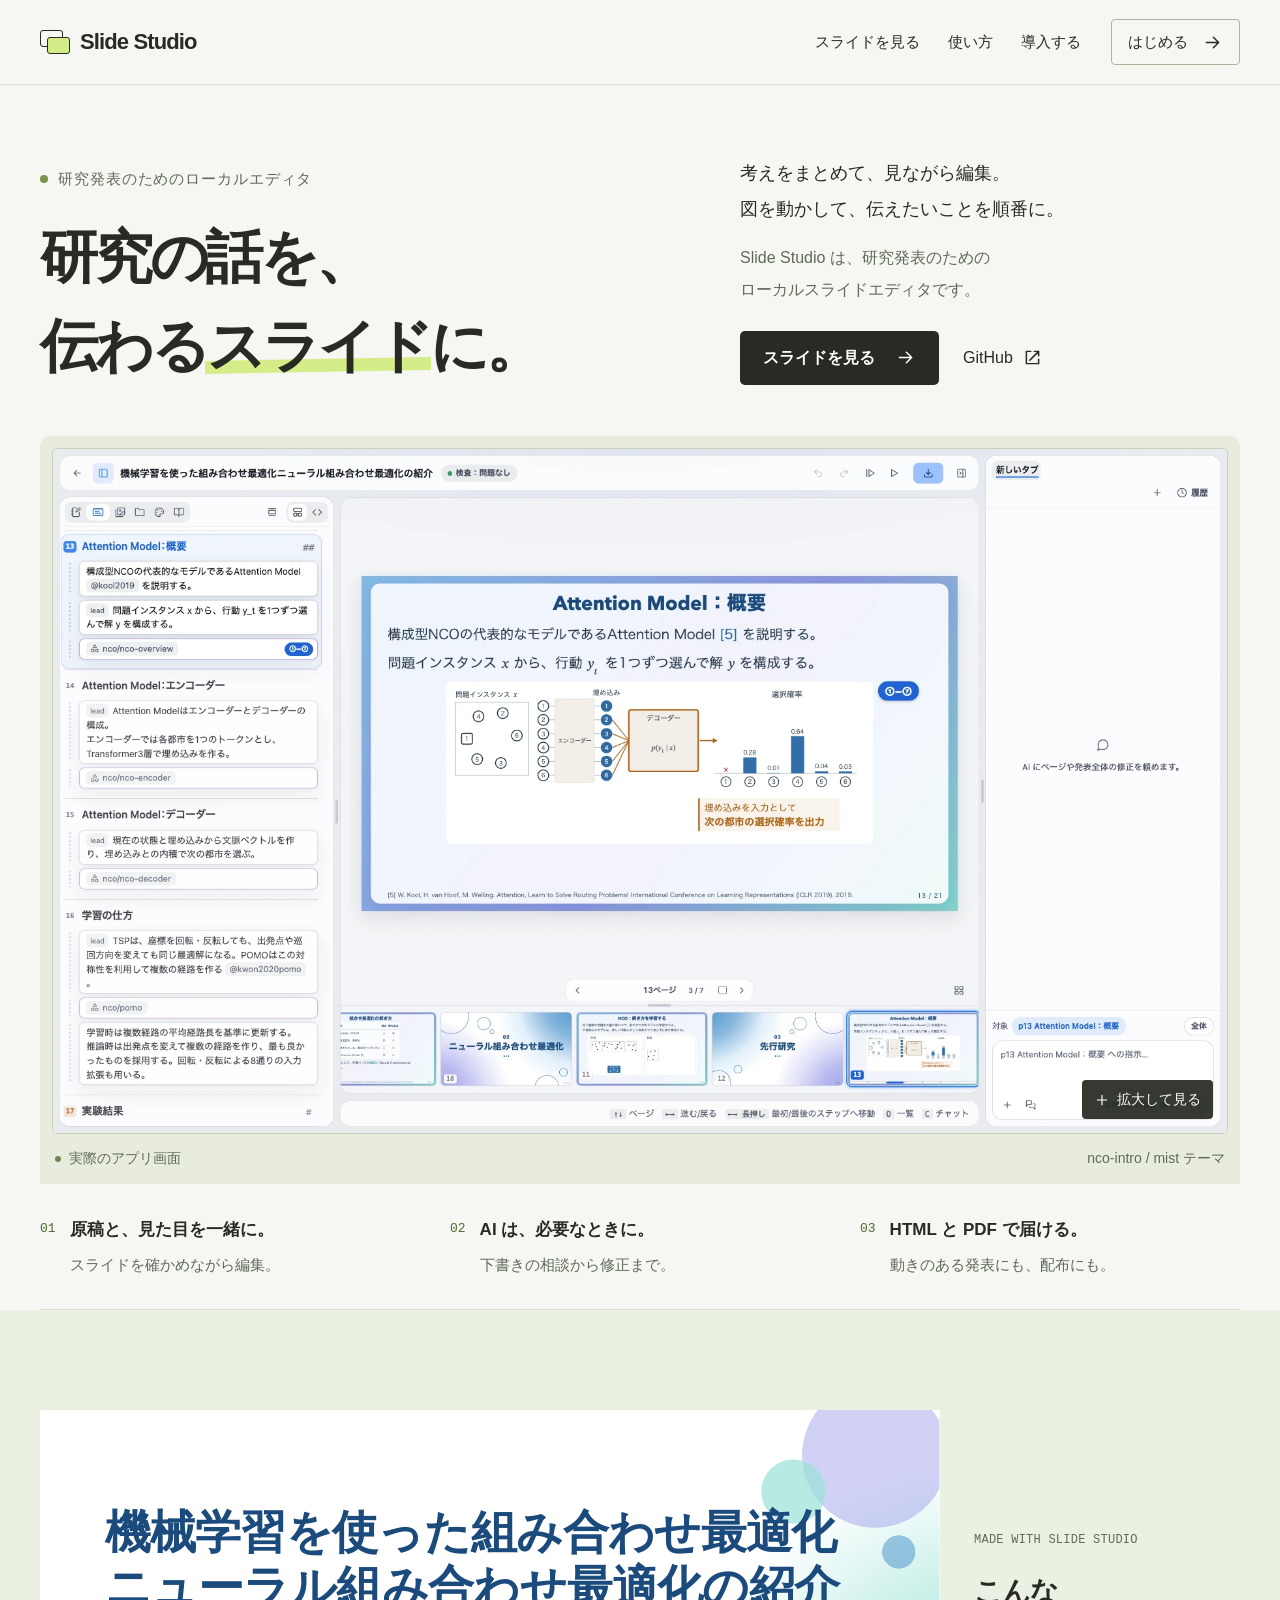
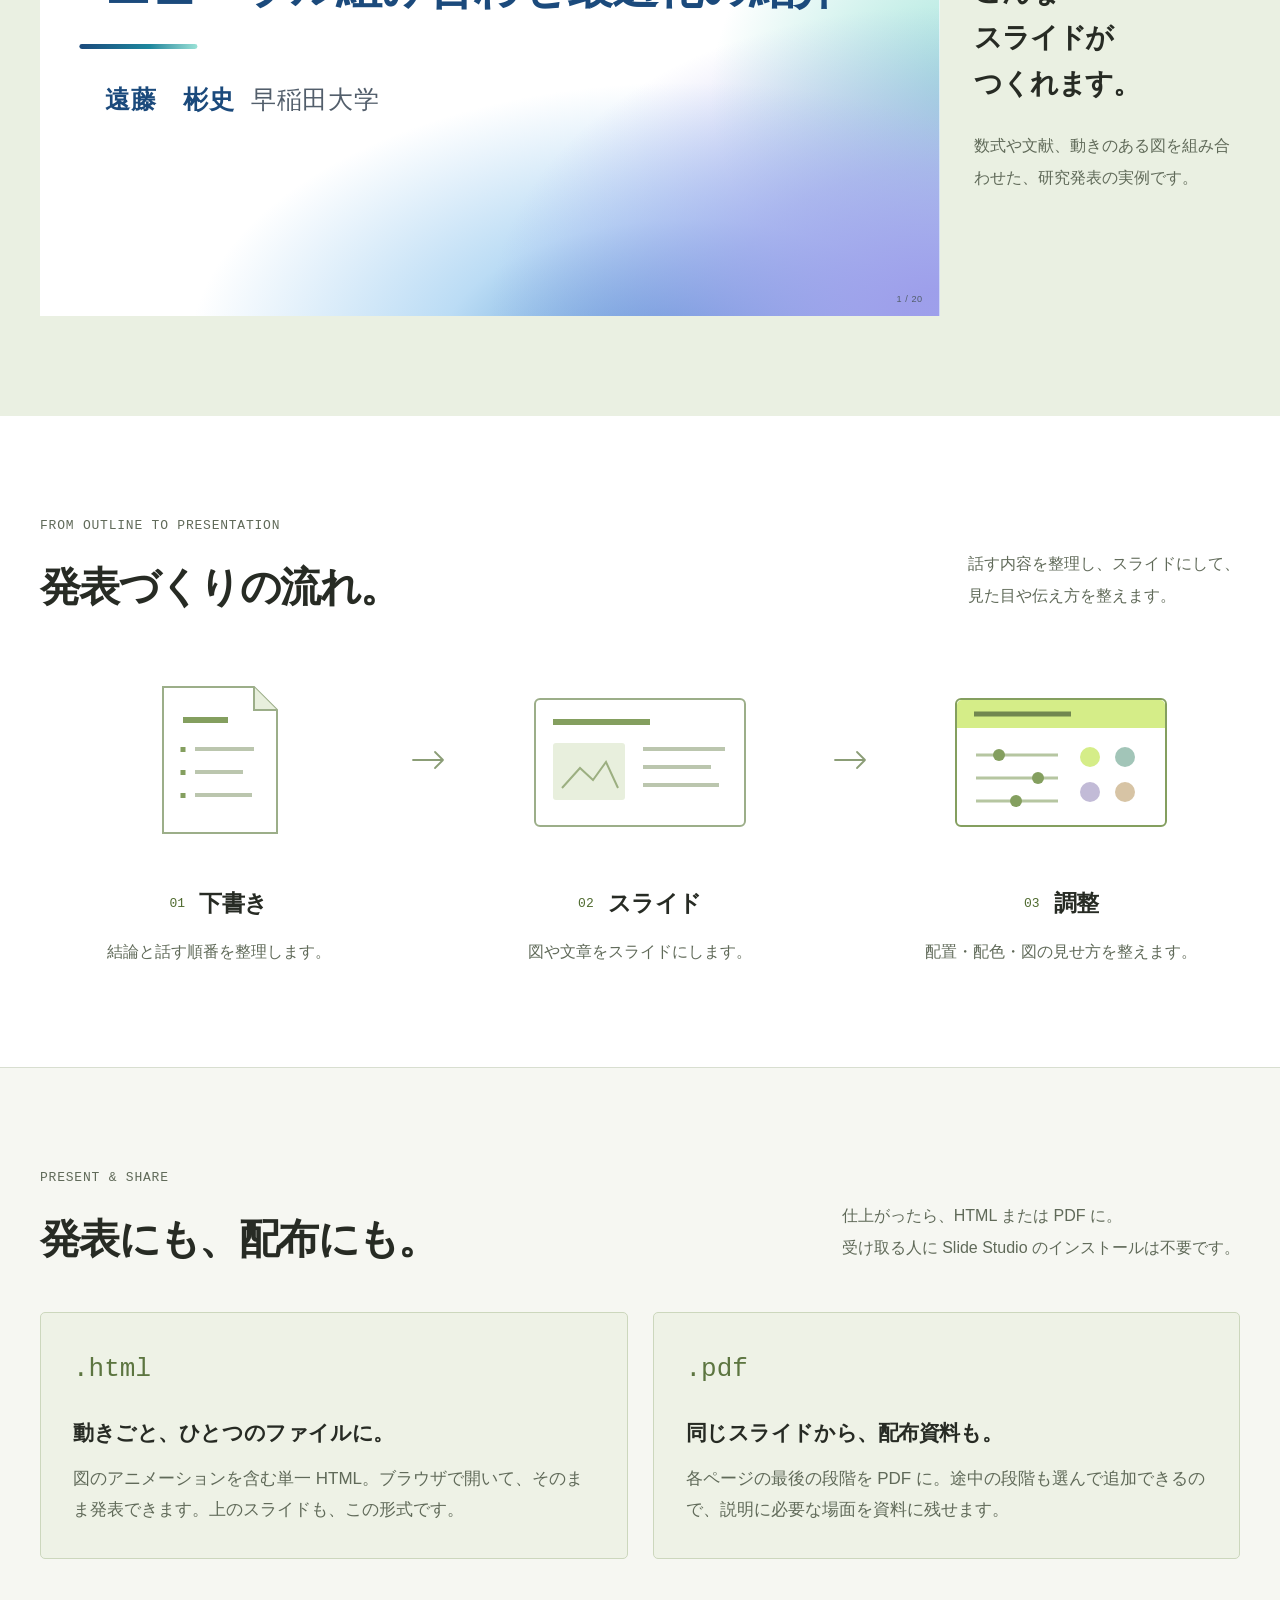
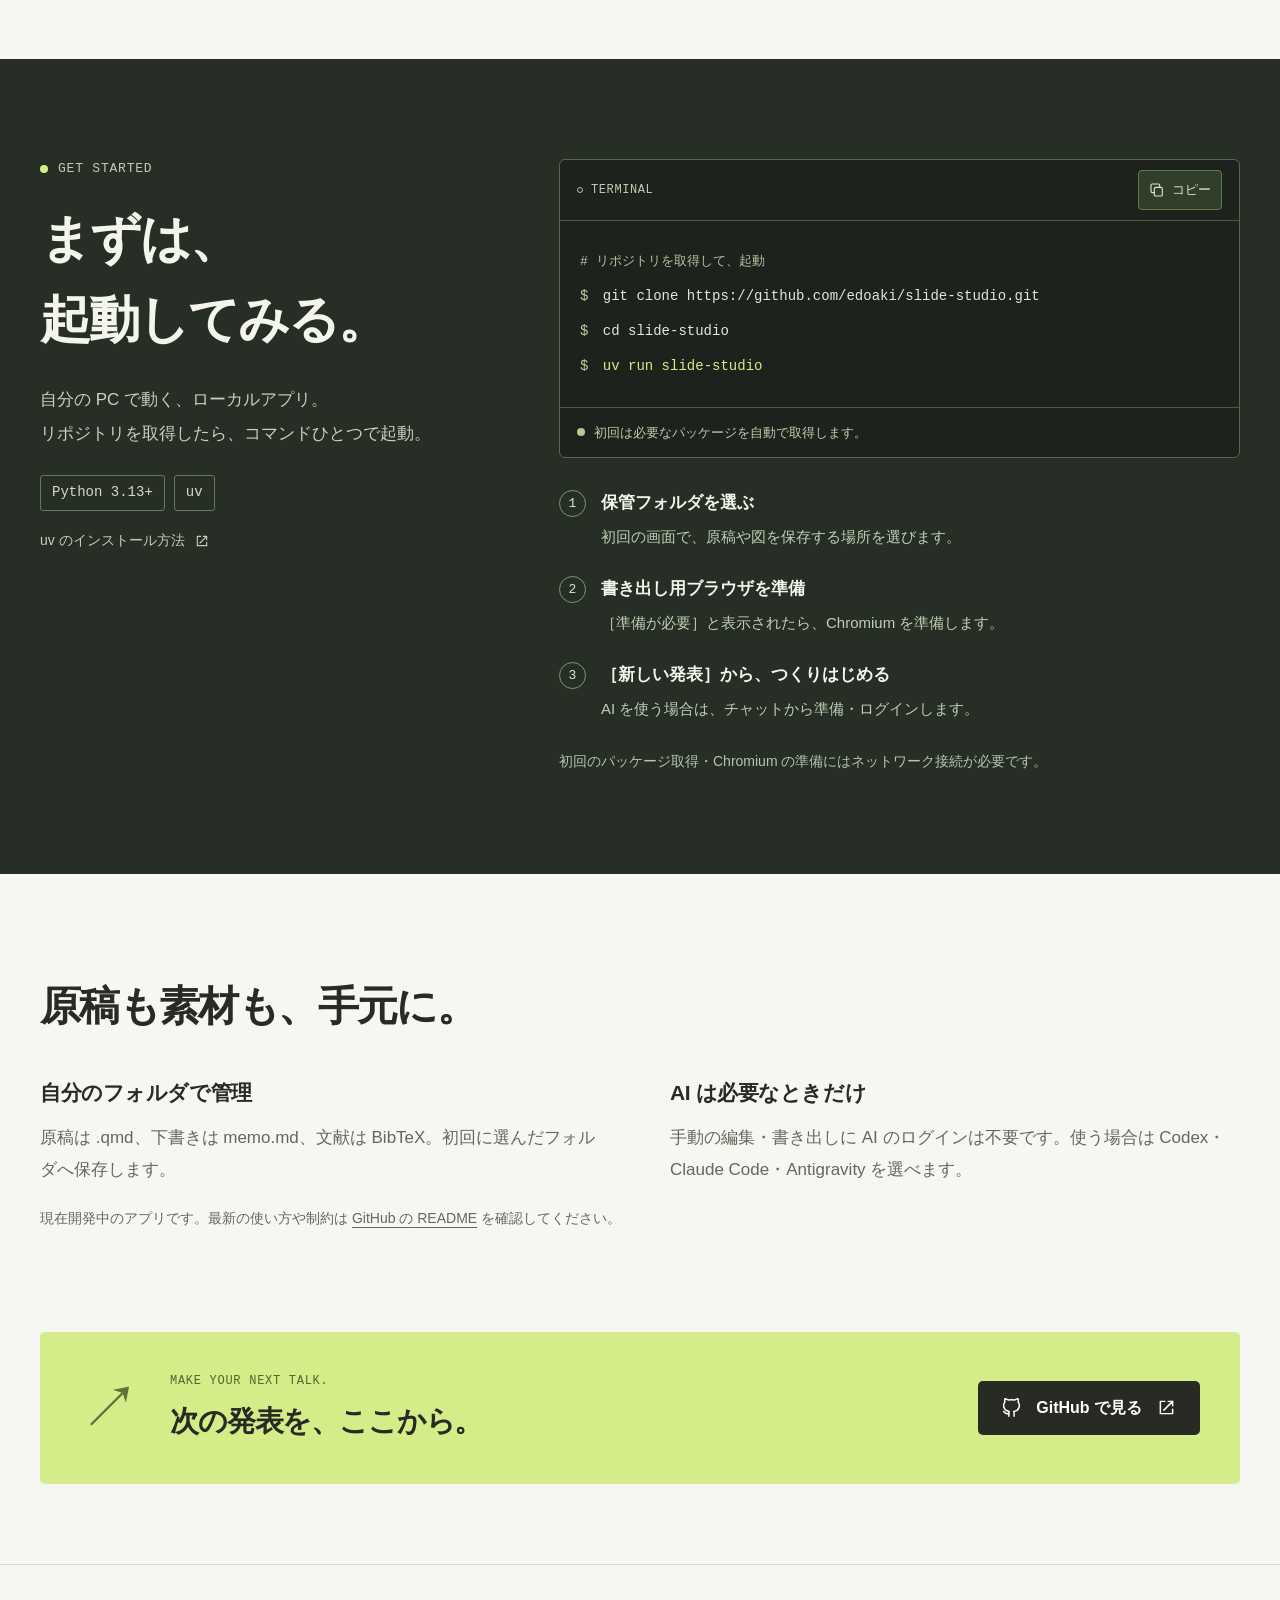
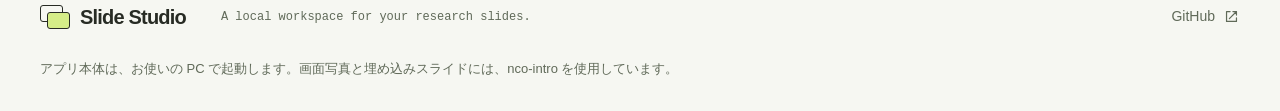
==== index.html @ 5eada9cd "Build Slide Studio introduction site" ====
<!doctype html>
<html lang="ja">
  <head>
    <meta charset="utf-8">
    <meta name="viewport" content="width=device-width, initial-scale=1">
    <meta name="theme-color" content="#f6f7f2">
    <meta name="description" content="Slide Studio は研究発表のスライドをブラウザで作るローカルアプリ。原稿とスライドを並べて編集し、AI と相談しながら、アニメーション付き HTML や PDF に書き出せます。">
    <meta property="og:type" content="website">
    <meta property="og:locale" content="ja_JP">
    <meta property="og:title" content="Slide Studio — 研究の話を、伝わるスライドに。">
    <meta property="og:description" content="原稿も、図も、AI との相談も。研究発表のためのローカルスライドエディタ。">
    <title>Slide Studio — 研究の話を、伝わるスライドに。</title>
    <link rel="icon" type="image/svg+xml" href="assets/favicon.svg">
    <link rel="stylesheet" href="styles.css">
    <script src="script.js" defer></script>
  </head>
  <body>
    <a class="skip-link" href="#main">本文へ移動</a>
    <svg class="icon-definitions" xmlns="http://www.w3.org/2000/svg" aria-hidden="true">
      <symbol id="i-arrow" viewBox="0 0 24 24"><path d="M5 12h14m-6-6 6 6-6 6"/></symbol>
      <symbol id="i-external" viewBox="0 0 24 24"><path d="M14 5h5v5m0-5L9 15m10-1v5H5V5h5"/></symbol>
      <symbol id="i-github" viewBox="0 0 24 24"><path d="M9 19c-4.3 1.3-4.3-2-6-2.5M15 22v-3.4c0-1 .1-1.5-.5-2.1 3.3-.4 6.5-1.6 6.5-7a5.5 5.5 0 0 0-1.5-3.8 5 5 0 0 0-.1-3.7s-1.2-.4-3.9 1.5a13.5 13.5 0 0 0-7 0C5.8 1.6 4.6 2 4.6 2a5 5 0 0 0-.1 3.7A5.5 5.5 0 0 0 3 9.5c0 5.4 3.2 6.6 6.5 7-.5.5-.6 1.1-.5 2.1V22"/></symbol>
      <symbol id="i-copy" viewBox="0 0 24 24"><rect x="8" y="8" width="12" height="13" rx="2"/><path d="M16 8V5a2 2 0 0 0-2-2H5a2 2 0 0 0-2 2v9a2 2 0 0 0 2 2h3"/></symbol>
      <symbol id="i-check" viewBox="0 0 24 24"><path d="m5 12 4 4L19 6"/></symbol>
      <symbol id="i-file" viewBox="0 0 24 24"><path d="M14 2H5v20h14V7zM14 2v5h5M8 12h8m-8 4h5"/></symbol>
      <symbol id="i-plus" viewBox="0 0 24 24"><path d="M12 5v14M5 12h14"/></symbol>
    </svg>

    <header class="site-header">
      <div class="container header-inner">
        <a class="brand" href="#" aria-label="Slide Studio トップへ"><span class="brand-mark" aria-hidden="true"><span></span><span></span></span>Slide Studio<span class="brand-tag">for research</span></a>
        <nav class="desktop-nav" aria-label="メインナビゲーション">
          <a href="#slides">スライドを見る</a><a href="#workspace">使い方</a><a href="#start">導入する</a>
        </nav>
        <a class="header-start" href="#start">はじめる <svg class="icon"><use href="#i-arrow"/></svg></a>
      </div>
    </header>

    <main id="main">
      <section class="hero container" aria-labelledby="hero-heading">
        <div class="hero-intro">
          <div>
            <p class="eyebrow"><span class="status-dot"></span> 研究発表のためのローカルエディタ</p>
            <h1 id="hero-heading">研究の話を、<br>伝わる<span class="highlight">スライド</span>に。</h1>
          </div>
          <div class="hero-description">
            <p>考えをまとめて、見ながら編集。<br>図を動かして、伝えたいことを順番に。</p>
            <p class="muted">Slide Studio は、研究発表のための<br class="desktop-break">ローカルスライドエディタです。</p>
            <div class="hero-actions"><a class="button button-dark" href="#slides">スライドを見る <svg class="icon"><use href="#i-arrow"/></svg></a><a class="text-link" href="https://github.com/edoaki/slide-studio" target="_blank" rel="noopener noreferrer">GitHub <svg class="icon"><use href="#i-external"/></svg></a></div>
          </div>
        </div>

        <figure class="hero-figure">
          <button class="screenshot-button hero-screen" type="button" data-zoom="assets/screenshots/editor.webp" data-caption="nco-intro を mist テーマで開いた実際の編集画面です。" aria-label="編集画面のスクリーンショットを拡大">
            <span class="window-bar" aria-hidden="true"><span class="window-dots"><i></i><i></i><i></i></span><span>Slide Studio <span class="window-divider">/</span> Editor</span><span class="window-local"><span></span> LOCAL</span></span>
            <img src="assets/screenshots/editor.webp" width="1800" height="1050" alt="左に原稿、中央に図付きのスライド、右に AI チャットを並べた Slide Studio の編集画面" fetchpriority="high">
            <span class="zoom-hint"><svg class="icon"><use href="#i-plus"/></svg> 拡大して見る</span>
          </button>
          <figcaption><span><span class="caption-dot"></span> 実際のアプリ画面</span><span>nco-intro / mist テーマ</span></figcaption>
        </figure>

        <div class="hero-points">
          <div><span class="point-number">01</span><p><strong>原稿と、見た目を一緒に。</strong><span>スライドを確かめながら編集。</span></p></div>
          <div><span class="point-number">02</span><p><strong>AI は、必要なときに。</strong><span>下書きの相談から修正まで。</span></p></div>
          <div><span class="point-number">03</span><p><strong>HTML と PDF で届ける。</strong><span>動きのある発表にも、配布にも。</span></p></div>
        </div>
      </section>

      <section class="slides-section section" id="slides" aria-labelledby="slides-heading">
        <div class="container slides-layout">
          <div class="slide-preview">
            <iframe id="slide-frame" class="slide-frame" src="assets/slides/nco-intro.html" title="nco-intro：機械学習を使った組み合わせ最適化" loading="lazy" allow="fullscreen"></iframe>
          </div>
          <div class="slides-message">
            <p class="eyebrow">MADE WITH SLIDE STUDIO</p>
            <h2 id="slides-heading">こんな<span>スライドが</span><span>つくれます。</span></h2>
            <p>数式や文献、動きのある図を組み合わせた、研究発表の実例です。</p>
          </div>
        </div>
      </section>

      <section class="workflow-section section" id="workspace" aria-labelledby="workflow-heading">
        <div class="container">
          <div class="section-heading"><div><p class="eyebrow">FROM OUTLINE TO PRESENTATION</p><h2 id="workflow-heading">発表づくりの流れ。</h2></div><p class="section-lead">話す内容を整理し、スライドにして、<br>見た目や伝え方を整えます。</p></div>
          <ol class="workflow">
            <li>
              <div class="workflow-visual" aria-hidden="true"><svg viewBox="0 0 260 180"><path d="M74 17h91l23 23v123H74z" fill="#fff" stroke="#9cae89" stroke-width="2"/><path d="M165 17v23h23" fill="#e8efdd" stroke="#9cae89" stroke-width="2"/><path d="M94 50h45" stroke="#849f5f" stroke-width="6"/><path d="M106 79h59m-59 23h48m-48 23h57" stroke="#bbc6ae" stroke-width="4"/><path d="M94 77v5m0 18v5m0 18v5" stroke="#849f5f" stroke-width="5"/></svg></div>
              <div class="workflow-caption"><span class="workflow-number">01</span><h3>下書き</h3></div><p>結論と話す順番を整理します。</p>
              <svg class="workflow-arrow" viewBox="0 0 36 24" aria-hidden="true"><path d="M2 12h30m-8-8 8 8-8 8"/></svg>
            </li>
            <li>
              <div class="workflow-visual" aria-hidden="true"><svg viewBox="0 0 260 180"><rect x="25" y="29" width="210" height="127" rx="5" fill="#fff" stroke="#9cae89" stroke-width="2"/><path d="M43 52h97" stroke="#849f5f" stroke-width="6"/><rect x="43" y="73" width="72" height="57" rx="3" fill="#e8efdd"/><path d="m52 118 18-20 13 12 13-18 12 26" fill="none" stroke="#9caf81" stroke-width="2"/><path d="M133 79h82m-82 18h68m-68 18h76" stroke="#bbc6ae" stroke-width="4"/></svg></div>
              <div class="workflow-caption"><span class="workflow-number">02</span><h3>スライド</h3></div><p>図や文章をスライドにします。</p>
              <svg class="workflow-arrow" viewBox="0 0 36 24" aria-hidden="true"><path d="M2 12h30m-8-8 8 8-8 8"/></svg>
            </li>
            <li>
              <div class="workflow-visual" aria-hidden="true"><svg viewBox="0 0 260 180"><rect x="25" y="29" width="210" height="127" rx="5" fill="#fff" stroke="#849f5f" stroke-width="2"/><path d="M26 35a5 5 0 0 1 5-5h198a5 5 0 0 1 5 5v23H26z" fill="#d5ed88"/><path d="M43 44h97" stroke="#71874f" stroke-width="5"/><path d="M45 85h82m-82 23h82m-82 23h82" stroke="#b6c6a1" stroke-width="3"/><circle cx="68" cy="85" r="6" fill="#849f5f"/><circle cx="107" cy="108" r="6" fill="#849f5f"/><circle cx="85" cy="131" r="6" fill="#849f5f"/><circle cx="159" cy="87" r="10" fill="#d5ed88"/><circle cx="194" cy="87" r="10" fill="#a2c5b8"/><circle cx="159" cy="122" r="10" fill="#c2bbd7"/><circle cx="194" cy="122" r="10" fill="#d7c4a5"/></svg></div>
              <div class="workflow-caption"><span class="workflow-number">03</span><h3>調整</h3></div><p>配置・配色・図の見せ方を整えます。</p>
            </li>
          </ol>
        </div>
      </section>

      <section class="output-section section" aria-labelledby="output-heading"><div class="container">
        <div class="section-heading"><div><p class="eyebrow">PRESENT & SHARE</p><h2 id="output-heading">発表にも、配布にも。</h2></div><p class="section-lead">仕上がったら、HTML または PDF に。<br>受け取る人に Slide Studio のインストールは不要です。</p></div>
        <div class="output-grid">
          <article class="output-card"><span class="file-label">.html</span><div><h3>動きごと、ひとつのファイルに。</h3><p>図のアニメーションを含む単一 HTML。ブラウザで開いて、そのまま発表できます。上のスライドも、この形式です。</p></div></article>
          <article class="output-card"><span class="file-label">.pdf</span><div><h3>同じスライドから、配布資料も。</h3><p>各ページの最後の段階を PDF に。途中の段階も選んで追加できるので、説明に必要な場面を資料に残せます。</p></div></article>
        </div>
      </div></section>

      <section class="start-section section" id="start" aria-labelledby="start-heading"><div class="container start-layout">
        <div class="start-intro"><p class="eyebrow"><span class="status-dot"></span> GET STARTED</p><h2 id="start-heading">まずは、<br>起動してみる。</h2><p>自分の PC で動く、ローカルアプリ。<br>リポジトリを取得したら、コマンドひとつで起動。</p><div class="requirements"><span>Python 3.13+</span><span>uv</span></div><a class="dark-text-link" href="https://docs.astral.sh/uv/getting-started/installation/" target="_blank" rel="noopener noreferrer">uv のインストール方法 <svg class="icon"><use href="#i-external"/></svg></a></div>
        <div class="start-instructions"><div class="terminal"><div class="terminal-header"><span><span class="terminal-dot"></span> TERMINAL</span><button id="copy-command" class="copy-button" type="button" aria-label="導入コマンドをコピー"><svg class="icon"><use href="#i-copy"/></svg><span>コピー</span></button></div><pre><code><span class="code-comment"># リポジトリを取得して、起動</span>
<span class="code-prompt">$</span> git clone https://github.com/edoaki/slide-studio.git
<span class="code-prompt">$</span> cd slide-studio
<span class="code-prompt">$</span> <span class="code-highlight">uv run slide-studio</span></code></pre><div class="terminal-footer"><span class="status-dot"></span> 初回は必要なパッケージを自動で取得します。</div></div>
          <p id="copy-status" class="sr-only" role="status" aria-live="polite"></p>
          <ol class="first-steps"><li><span>1</span><div><strong>保管フォルダを選ぶ</strong><p>初回の画面で、原稿や図を保存する場所を選びます。</p></div></li><li><span>2</span><div><strong>書き出し用ブラウザを準備</strong><p>［準備が必要］と表示されたら、Chromium を準備します。</p></div></li><li><span>3</span><div><strong>［新しい発表］から、つくりはじめる</strong><p>AI を使う場合は、チャットから準備・ログインします。</p></div></li></ol>
          <p class="setup-note">初回のパッケージ取得・Chromium の準備にはネットワーク接続が必要です。</p>
        </div>
      </div></section>

      <section class="practical-section section container" aria-labelledby="practical-heading"><h2 id="practical-heading">原稿も素材も、手元に。</h2><div class="practical-grid"><div><h3>自分のフォルダで管理</h3><p>原稿は .qmd、下書きは memo.md、文献は BibTeX。初回に選んだフォルダへ保存します。</p></div><div><h3>AI は必要なときだけ</h3><p>手動の編集・書き出しに AI のログインは不要です。使う場合は Codex・Claude Code・Antigravity を選べます。</p></div></div><p class="section-note">現在開発中のアプリです。最新の使い方や制約は <a href="https://github.com/edoaki/slide-studio#readme" target="_blank" rel="noopener noreferrer">GitHub の README</a> を確認してください。</p></section>

      <section class="closing container"><span class="closing-mark" aria-hidden="true">↗</span><div><p class="eyebrow">MAKE YOUR NEXT TALK.</p><h2>次の発表を、ここから。</h2></div><a class="button button-dark" href="https://github.com/edoaki/slide-studio" target="_blank" rel="noopener noreferrer"><svg class="icon"><use href="#i-github"/></svg> GitHub で見る <svg class="icon"><use href="#i-external"/></svg></a></section>
    </main>

    <footer class="site-footer"><div class="container footer-inner"><a class="brand" href="#"><span class="brand-mark" aria-hidden="true"><span></span><span></span></span>Slide Studio</a><p>A local workspace for your research slides.</p><a href="https://github.com/edoaki/slide-studio" target="_blank" rel="noopener noreferrer">GitHub <svg class="icon"><use href="#i-external"/></svg></a></div><div class="container footer-note">アプリ本体は、お使いの PC で起動します。画面写真と埋め込みスライドには、nco-intro を使用しています。</div></footer>

    <dialog id="image-dialog" class="image-dialog" aria-label="画面写真の拡大表示"><div class="dialog-toolbar"><span>SLIDE STUDIO / SCREENSHOT</span><button id="close-dialog" type="button" aria-label="拡大表示を閉じる">閉じる <span aria-hidden="true">×</span></button></div><img id="dialog-image" alt="拡大した Slide Studio の画面"><p id="dialog-caption"></p></dialog>
  </body>
</html>
---- styles.css ----
@charset "UTF-8";
:root { --paper:#f6f7f2; --ink:#272b24; --muted:#606a59; --line:#d8ded0; --lime:#d5ed88; --green:#506b30; --mono:"SFMono-Regular",Consolas,monospace; --sans:-apple-system,BlinkMacSystemFont,"Helvetica Neue","Hiragino Kaku Gothic ProN","Yu Gothic",Meiryo,sans-serif; }
* { box-sizing:border-box; }
html { scroll-behavior:smooth; scroll-padding-top:110px; }
body { margin:0; background:var(--paper); color:var(--ink); font-family:var(--sans); font-size:17px; line-height:1.85; -webkit-font-smoothing:antialiased; }
a { color:inherit; text-decoration:none; }
button,input,select,textarea { font:inherit; color:inherit; }
button,summary { cursor:pointer; touch-action:manipulation; }
button { border:0; }
button:disabled { cursor:default; opacity:.4; }
a,button,input,select,textarea { outline-offset:5px; }
:focus-visible { outline:3px solid #728d43; }
img { display:block; max-width:100%; height:auto; }
figure,h1,h2,h3,p { margin:0; }
[hidden] { display:none!important; }
::selection { background:var(--lime); color:var(--ink); }
.container { width:min(1240px,calc(100% - 80px)); margin-inline:auto; }
.section { padding-block:100px; }
.icon { width:21px; height:21px; fill:none; stroke:currentColor; stroke-width:1.7; stroke-linecap:round; stroke-linejoin:round; flex-shrink:0; }
.icon-definitions { position:absolute; width:0; height:0; overflow:hidden; }
.eyebrow { display:flex; align-items:center; gap:10px; font-family:var(--mono); font-size:13px; line-height:1.6; letter-spacing:.06em; color:var(--muted); }
.status-dot { display:inline-block; width:8px; height:8px; border-radius:50%; background:#789448; flex-shrink:0; }
h1 { font-size:clamp(40px,4.5vw,65px); line-height:1.55; letter-spacing:-.055em; }
h2 { margin-top:18px; font-size:clamp(29px,3.2vw,43px); line-height:1.6; letter-spacing:-.04em; }
h3 { font-size:21px; line-height:1.7; letter-spacing:-.02em; }
.section-heading { display:flex; align-items:flex-end; justify-content:space-between; gap:40px; margin-bottom:40px; }
.section-lead { color:var(--muted); font-size:16px; line-height:2; }
.section-heading .section-lead { padding-bottom:8px; max-width:540px; }
.section-note { margin-top:20px; font-size:14px; color:var(--muted); line-height:1.9; }
.section-note a { text-decoration:underline; text-underline-offset:4px; }
.muted { color:var(--muted); }
.button { display:inline-flex; align-items:center; justify-content:center; gap:20px; min-height:52px; padding:14px 23px; border-radius:5px; font-size:16px; font-weight:600; line-height:1.6; }
.button-dark { background:var(--ink); color:white; }
.button-dark:hover { background:#455238; }
.text-link { display:inline-flex; align-items:center; gap:9px; min-height:44px; font-size:16px; background:transparent; }
.text-link:hover { color:var(--green); }
.skip-link { position:fixed; top:-80px; left:20px; padding:10px 18px; background:var(--ink); color:#fff; z-index:99; border-radius:4px; }
.skip-link:focus { top:10px; }
.sr-only { position:absolute; width:1px; height:1px; padding:0; margin:-1px; overflow:hidden; clip:rect(0,0,0,0); white-space:nowrap; border:0; }

.site-header { position:sticky; top:0; z-index:20; border-bottom:1px solid var(--line); background:#f6f7f2f5; backdrop-filter:blur(15px); }
.header-inner { min-height:84px; display:flex; align-items:center; gap:30px; }
.brand { display:inline-flex; align-items:center; gap:10px; font-size:22px; line-height:1.4; font-weight:650; letter-spacing:-.04em; white-space:nowrap; }
.brand-mark { width:30px; height:28px; position:relative; display:inline-block; flex-shrink:0; }
.brand-mark span { position:absolute; width:23px; height:17px; border:1.8px solid var(--ink); border-radius:3px; }
.brand-mark span:first-child { top:2px; left:0; }
.brand-mark span:last-child { top:9px; left:7px; background:var(--lime); }
.brand-tag { display:none; }
.desktop-nav { display:flex; align-items:center; gap:28px; margin-left:auto; font-size:15px; }
.desktop-nav a { display:inline-flex; align-items:center; min-height:44px; }
.desktop-nav a:hover { color:var(--green); }
.header-start { display:inline-flex; align-items:center; justify-content:center; gap:14px; min-height:44px; padding:8px 16px; border:1px solid #aab79a; border-radius:4px; font-size:15px; }
.header-start:hover { background:var(--lime); }

.hero { padding-top:70px; }
.hero-intro { display:grid; grid-template-columns:1.3fr 1fr; align-items:end; gap:50px; margin-bottom:44px; }
.hero .eyebrow { margin-bottom:22px; font-family:var(--sans); font-size:15px; }
.highlight { position:relative; isolation:isolate; white-space:nowrap; }
.highlight::after { content:""; position:absolute; z-index:-1; height:.23em; background:var(--lime); left:-.03em; right:-.01em; bottom:.11em; transform:rotate(-1deg); }
.hero-description { padding-bottom:7px; font-size:18px; line-height:2; }
.hero-description .muted { font-size:16px; margin-top:15px; }
.hero-actions { display:flex; align-items:center; gap:24px; margin-top:25px; flex-wrap:wrap; }
.hero-figure { padding:12px 12px 0; border-radius:10px 10px 0 0; background:#e7ecdf; }
.screenshot-button { position:relative; display:block; width:100%; padding:0; text-align:left; background:white; }
.hero-screen { border:1px solid #c8d2bc; border-radius:5px; overflow:hidden; }
.window-bar { display:none; }
.hero-screen > img { width:100%; aspect-ratio:12/7; object-fit:contain; }
.zoom-hint { position:absolute; right:14px; bottom:14px; display:inline-flex; align-items:center; gap:7px; padding:8px 12px; background:#272b24ee; color:white; font-size:14px; line-height:1.7; border-radius:4px; }
.zoom-hint .icon { width:16px; height:16px; }
.hero-figure > figcaption { display:flex; justify-content:space-between; gap:20px; padding:12px 3px; font-size:14px; color:var(--muted); }
.hero-figure > figcaption > span:first-child { display:flex; align-items:center; gap:8px; }
.caption-dot { width:6px; height:6px; border-radius:50%; background:#708550; }
.hero-points { display:grid; grid-template-columns:repeat(3,minmax(0,1fr)); gap:30px; padding-block:30px; border-bottom:1px solid var(--line); }
.hero-points > div { display:flex; gap:14px; }
.point-number { font-family:var(--mono); font-size:13px; color:var(--green); padding-top:3px; }
.hero-points strong { display:block; font-size:17px; font-weight:600; }
.hero-points p > span { display:block; font-size:15px; color:var(--muted); margin-top:5px; }

.slides-section { background:#eaf0e2; }
.slides-layout { display:grid; grid-template-columns:minmax(0,3fr) minmax(0,1fr); align-items:center; }
.slide-preview { overflow:hidden; background:#fff; }
.slide-frame { display:block; width:100%; aspect-ratio:16/9; border:0; background:white; }
.slides-message { padding-left:34px; }
.slides-message .eyebrow { font-size:12px; letter-spacing:.02em; }
.slides-message h2 { font-size:clamp(25px,2.2vw,31px); line-height:1.65; margin-top:18px; }
.slides-message h2 span { display:block; }
.slides-message > p:last-child { margin-top:22px; font-size:16px; line-height:2; color:var(--muted); }

.workflow-section { background:#fff; }
.workflow { display:grid; grid-template-columns:repeat(3,minmax(0,1fr)); gap:64px; list-style:none; padding:0; margin:0; }
.workflow li { position:relative; min-width:0; }
.workflow-visual { display:flex; justify-content:center; height:200px; margin-bottom:24px; }
.workflow-visual > svg { width:260px; max-width:100%; height:180px; align-self:center; }
.workflow-caption { display:flex; align-items:center; justify-content:center; gap:14px; }
.workflow-number { color:var(--green); font-family:var(--mono); font-size:13px; }
.workflow-caption h3 { font-size:23px; }
.workflow li > p { max-width:290px; margin:14px auto 0; color:var(--muted); font-size:16px; text-align:center; }
.workflow-arrow { position:absolute; width:36px; height:24px; top:88px; right:-50px; fill:none; stroke:#8b9d76; stroke-width:1.8; stroke-linecap:round; stroke-linejoin:round; }

.output-section { border-top:1px solid var(--line); }
.output-grid { display:grid; grid-template-columns:1fr 1fr; gap:25px; }
.output-card { display:flex; flex-direction:column; align-items:flex-start; gap:22px; padding:32px; background:#eef2e6; border:1px solid #ccd7bd; border-radius:5px; }
.file-label { font-family:var(--mono); font-size:26px; color:#5c7540; }
.output-card p { margin-top:12px; font-size:17px; color:var(--muted); }
.start-section { background:#272e25; color:#f4f6ee; }
.start-layout { display:grid; grid-template-columns:minmax(0,.8fr) minmax(0,1.2fr); gap:65px; }
.start-intro .eyebrow { color:#c1cdb4; }
.start-intro .status-dot { background:var(--lime); }
.start-intro h2 { font-size:clamp(36px,4vw,53px); line-height:1.6; }
.start-intro > p:not(.eyebrow) { margin-top:22px; font-size:17px; color:#c9d1c0; line-height:2; }
.requirements { display:flex; gap:9px; flex-wrap:wrap; margin-top:24px; }
.requirements > span { padding:4px 11px; border:1px solid #68795b; border-radius:3px; font-family:var(--mono); font-size:14px; color:#d0dbc6; }
.dark-text-link { display:inline-flex; align-items:center; gap:9px; min-height:44px; color:#c3d0b6; font-size:14px; margin-top:8px; }
.dark-text-link:hover { color:var(--lime); }
.dark-text-link .icon { width:16px; height:16px; }
.terminal { min-width:0; background:#1d231c; border:1px solid #57674b; border-radius:6px; overflow:hidden; }
.terminal-header { display:flex; align-items:center; justify-content:space-between; gap:15px; border-bottom:1px solid #49583f; padding:10px 17px; }
.terminal-header > span { display:flex; align-items:center; gap:8px; font-family:var(--mono); font-size:12px; color:#bfccb3; letter-spacing:.05em; }
.terminal-dot { width:6px; height:6px; border:1px solid #afc09d; border-radius:50%; }
.copy-button { display:inline-flex; align-items:center; gap:7px; min-height:40px; background:#313e2a; border:1px solid #637952; color:#d8e7cb; padding:5px 10px; border-radius:4px; font-size:13px; }
.copy-button:hover { background:#475c3a; }
.copy-button .icon { width:16px; height:16px; }
.terminal pre { margin:0; padding:23px 20px; overflow-x:auto; font-family:var(--mono); font-size:14px; line-height:2.5; }
.terminal code { font-family:inherit; color:#e0e8d9; }
.code-comment { color:#b3c59f; font-size:13px; }
.code-prompt { color:#bdd39f; margin-right:6px; user-select:none; }
.code-highlight { color:var(--lime); }
.terminal-footer { display:flex; gap:9px; align-items:center; border-top:1px solid #49583f; padding:13px 17px; font-size:13px; line-height:1.8; color:#bcccac; }
.terminal-footer .status-dot { background:#b3ca92; }
.first-steps { padding:0; margin:29px 0 0; list-style:none; display:grid; gap:23px; }
.first-steps li { display:flex; gap:15px; }
.first-steps li > span { width:27px; height:27px; display:grid; place-items:center; border:1px solid #82996b; border-radius:50%; color:#d8e7ca; font-family:var(--mono); font-size:13px; margin-top:3px; flex-shrink:0; }
.first-steps strong { display:block; font-size:17px; font-weight:600; }
.first-steps p { font-size:15px; color:#c1cfb4; margin-top:4px; }
.setup-note { margin-top:25px; font-size:14px; color:#b7c5ab; line-height:1.9; }
.practical-section h2 { margin-top:0; }
.practical-grid { display:grid; grid-template-columns:1fr 1fr; gap:60px; margin-top:35px; }
.practical-grid p { margin-top:12px; color:var(--muted); font-size:17px; }
.closing { padding:40px; background:var(--lime); border-radius:5px; display:flex; align-items:center; gap:30px; margin-bottom:80px; }
.closing-mark { font-size:60px; line-height:1; color:#5b7437; }
.closing .eyebrow { color:#4e6730; font-size:12px; }
.closing h2 { font-size:29px; line-height:1.5; margin-top:9px; }
.closing .button { margin-left:auto; gap:14px; }
.site-footer { border-top:1px solid var(--line); padding-block:30px; }
.footer-inner { display:flex; align-items:center; gap:35px; }
.footer-inner .brand { font-size:20px; }
.footer-inner p { font-family:var(--mono); font-size:12px; color:var(--muted); }
.footer-inner > a:last-child { display:inline-flex; align-items:center; gap:8px; min-height:44px; font-size:14px; color:var(--muted); margin-left:auto; }
.footer-inner > a:last-child .icon { width:17px; height:17px; }
.footer-note { margin-top:18px; font-size:13px; color:var(--muted); }

.image-dialog { width:min(1800px,96vw); max-width:none; max-height:94dvh; padding:0; border:1px solid #536046; border-radius:7px; background:var(--paper); box-shadow:0 24px 100px #0006; }
.image-dialog::backdrop { background:#10160ee8; backdrop-filter:blur(5px); }
.dialog-toolbar { display:flex; align-items:center; justify-content:space-between; gap:20px; padding:10px 16px; border-bottom:1px solid var(--line); }
.dialog-toolbar > span { font-family:var(--mono); font-size:12px; color:var(--muted); }
.dialog-toolbar button { min-height:44px; padding:5px 10px; background:transparent; font-size:16px; display:flex; align-items:center; gap:10px; }
.dialog-toolbar button:hover { background:#e3e9d9; }
.dialog-toolbar button > span { font-size:26px; line-height:1; }
.image-dialog > img { max-height:calc(94dvh - 140px); width:100%; object-fit:contain; background:#fff; }
.image-dialog > p { padding:12px 16px; font-size:15px; color:var(--muted); }
@media(max-width:1050px) {
 .container { width:calc(100% - 56px); }
 .desktop-nav { gap:18px; font-size:14px; }
 .hero-intro { grid-template-columns:1.2fr 1fr; gap:30px; }
 h1 { font-size:48px; }
 .hero-description { font-size:17px; }
 .hero-description .muted { font-size:15px; }
 .section-heading { gap:30px; }
 .section-heading .section-lead { max-width:45%; }
 .hero-points { gap:20px; }
 .hero-points > div { gap:10px; }
 .hero-points strong { font-size:16px; }
 .hero-points p > span { font-size:14px; }
 .start-layout { grid-template-columns:minmax(0,.75fr) minmax(0,1.25fr); gap:35px; }
 .start-intro > p:not(.eyebrow) br { display:none; }
}
@media(max-width:800px) {
 .workflow { gap:36px; }
 .workflow-arrow { width:24px; right:-30px; }
 .workflow-visual { height:160px; }
 .workflow-arrow { top:68px; }
 .workflow-caption { gap:9px; }
 .workflow-caption h3 { font-size:21px; }
 .slides-layout { grid-template-columns:minmax(0,1fr); }
 .slides-message { padding:26px 0 0; }
 .slides-message h2 { font-size:29px; }
 .slides-message h2 span { display:inline-block; }
 .slides-message > p:last-child { margin-top:14px; }
 .section { padding-block:70px; }
 .container { width:calc(100% - 40px); }
 .header-inner { min-height:72px; gap:20px; }
 .desktop-nav { display:none; }
 .header-start { margin-left:auto; }
 .hero { padding-top:45px; }
 .hero-intro { grid-template-columns:1fr; gap:25px; margin-bottom:32px; }
 h1 { font-size:clamp(36px,6.7vw,54px); }
 .hero-description { max-width:600px; }
 .desktop-break { display:none; }
 .hero-actions { margin-top:20px; }
 .hero-figure { padding:8px 8px 0; }
 .hero-figure > figcaption { font-size:13px; }
 .hero-points { grid-template-columns:1fr; gap:17px; padding-block:25px; }
 .hero-points > div { gap:15px; }
 .hero-points p > span { display:inline; font-size:15px; }
 .hero-points strong { display:inline; font-size:17px; margin-right:12px; }
 .section-heading { display:block; margin-bottom:30px; }
 .section-heading .section-lead { max-width:100%; margin-top:18px; padding:0; }
 .section-heading .section-lead br { display:none; }
 .output-grid { gap:18px; }
 .output-card { padding:25px; }
 .output-card h3 { font-size:20px; }
 .start-layout { grid-template-columns:minmax(0,1fr); gap:35px; }
 .start-intro h2 br { display:none; }
 .terminal pre { font-size:15px; }
 .practical-grid { gap:30px; }
 .closing { padding:30px; gap:22px; margin-bottom:60px; }
 .closing h2 { font-size:24px; }
 .closing .button { padding-inline:17px; gap:10px; }
 .closing .button > .icon:first-child { display:none; }
 .closing-mark { font-size:48px; }
 .footer-inner p { display:none; }
}
@media(max-width:520px) {
 .workflow { grid-template-columns:minmax(0,1fr); gap:68px; }
 .workflow-visual { height:160px; margin-bottom:14px; }
 .workflow-visual > svg { height:160px; }
 .workflow-arrow { top:auto; bottom:-47px; right:calc(50% - 12px); transform:rotate(90deg); }
 .workflow li > p { max-width:310px; margin-top:10px; }
 html { scroll-padding-top:90px; }
 .container { width:calc(100% - 32px); }
 .section { padding-block:55px; }
 .header-inner { min-height:68px; gap:12px; }
 .brand { font-size:20px; gap:8px; }
 .header-start { font-size:14px; gap:8px; padding:8px 10px; }
 .header-start .icon { width:17px; height:17px; }
 .hero { padding-top:35px; }
 .hero .eyebrow { font-size:13px; letter-spacing:0; margin-bottom:18px; }
 h1 { font-size:clamp(32px,7.8vw,40px); letter-spacing:-.055em; }
 .hero-description,.hero-description .muted { font-size:16px; }
 .hero-actions { gap:18px; }
 .hero-actions .button { padding:13px 18px; gap:15px; }
 .hero-actions .text-link { font-size:15px; }
 .hero-figure { margin-inline:-4px; padding:5px 5px 0; }
 .hero-figure > figcaption { font-size:13px; padding:10px 2px; }
 .hero-figure > figcaption > span:last-child { display:none; }
 .zoom-hint { font-size:13px; right:7px; bottom:7px; padding:6px 9px; }
 .hero-points p > span { display:block; margin-top:3px; }
 .hero-points strong { display:block; margin:0; font-size:16px; }
 .hero-points { gap:18px; }
 h2 { font-size:29px; margin-top:14px; }
 .section-heading .section-lead { font-size:16px; line-height:1.9; }
 .eyebrow { font-size:12px; }
 .section-note { font-size:14px; }
 .output-grid,.practical-grid { grid-template-columns:1fr; gap:22px; }
 .output-card { gap:15px; padding:24px; }
 .output-card h3 { font-size:20px; }
 .output-card p,.practical-grid p { font-size:16px; }
 .start-intro h2 { font-size:35px; }
 .start-intro h2 br { display:initial; }
 .start-intro > p:not(.eyebrow) { font-size:16px; }
 .terminal pre { font-size:14px; padding:20px 16px; }
 .first-steps strong { font-size:17px; }
 .first-steps p { font-size:15px; }
 .first-steps li { gap:12px; }
 .setup-note { font-size:14px; }
 .closing { display:grid; grid-template-columns:auto minmax(0,1fr); padding:27px 22px; gap:20px; margin-bottom:50px; }
 .closing h2 { font-size:23px; }
 .closing .eyebrow { font-size:12px; }
 .closing .button { grid-column:1/-1; margin:0; }
 .closing .button > .icon:first-child { display:block; }
 .closing-mark { font-size:42px; }
 .footer-inner .brand { font-size:19px; }
 .footer-inner { gap:15px; }
 .footer-note { font-size:13px; }
 .dialog-toolbar { padding:8px 10px; gap:10px; }
 .dialog-toolbar > span { font-size:11px; max-width:65%; }
 .dialog-toolbar button { font-size:15px; }
 .image-dialog > p { font-size:14px; }
}
@media(prefers-reduced-motion:reduce) { html { scroll-behavior:auto; } *,*::before,*::after { animation-duration:.01ms!important; transition-duration:.01ms!important; } }
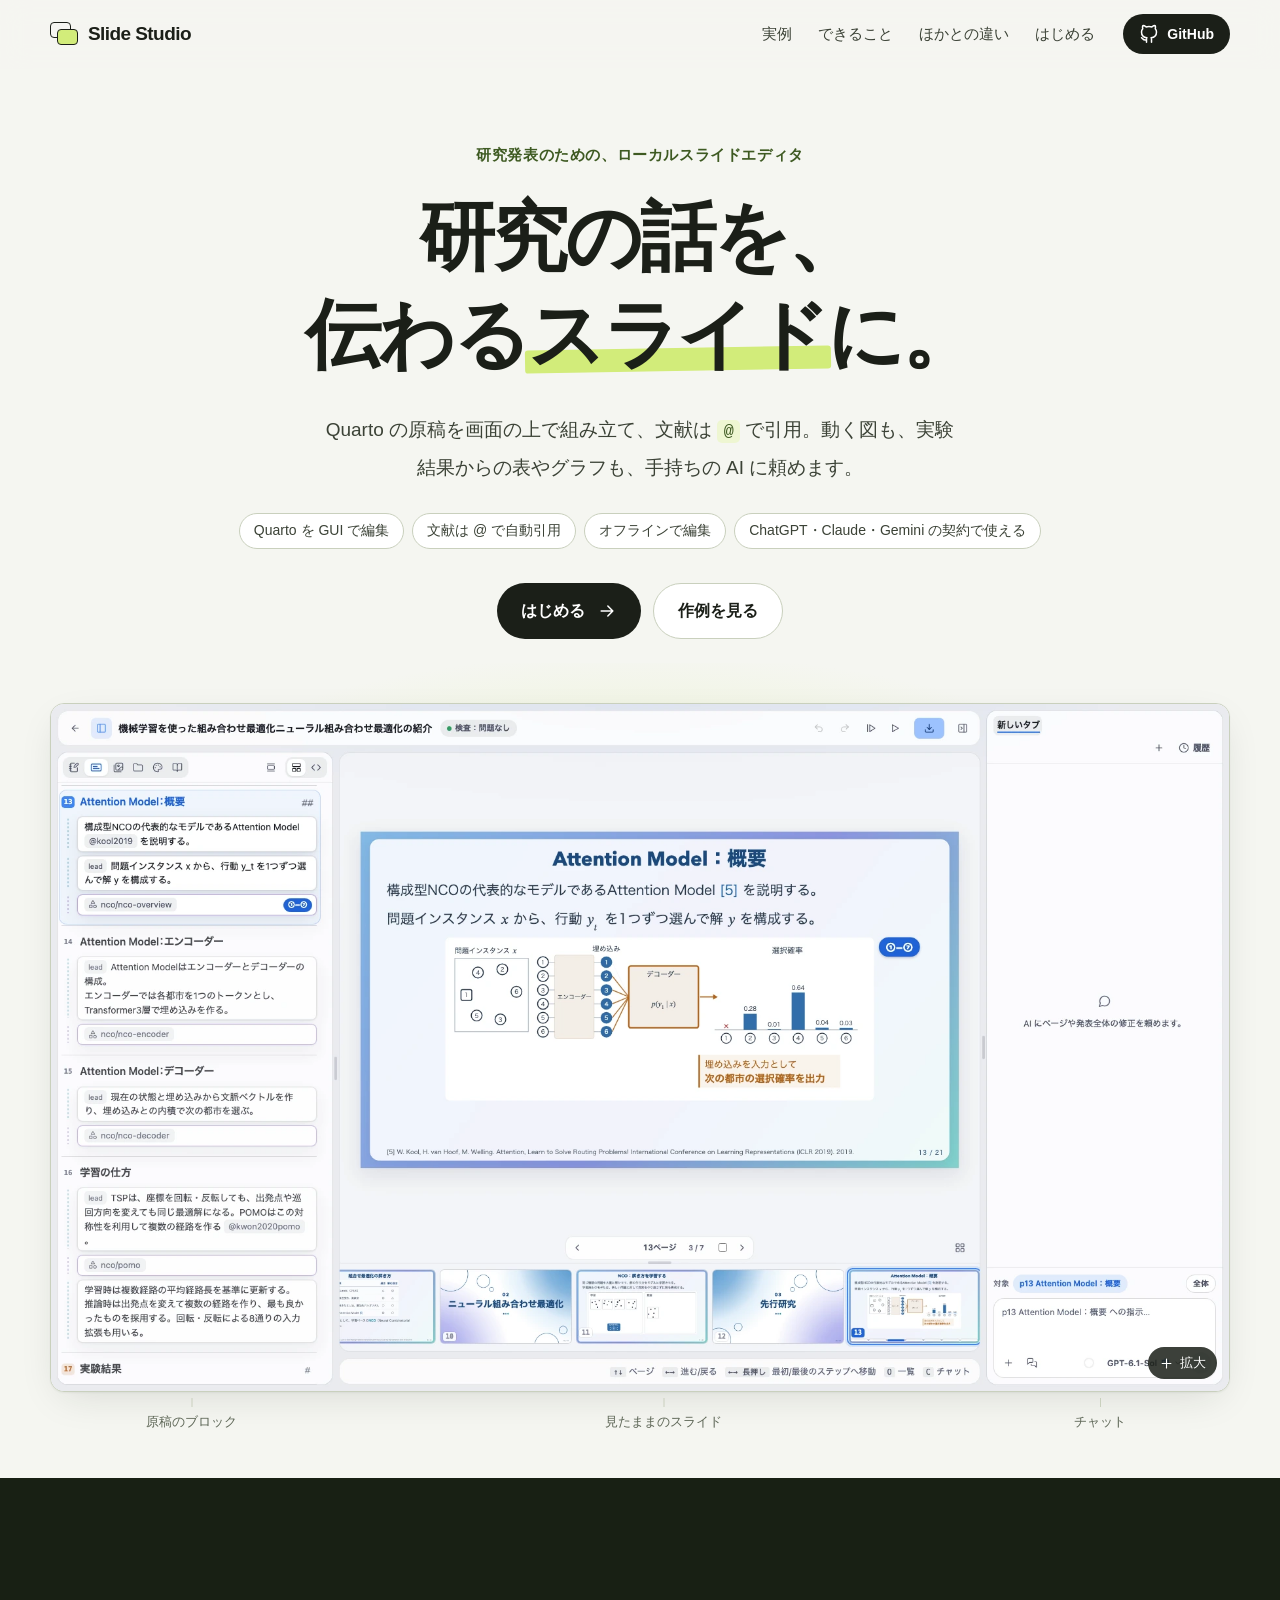
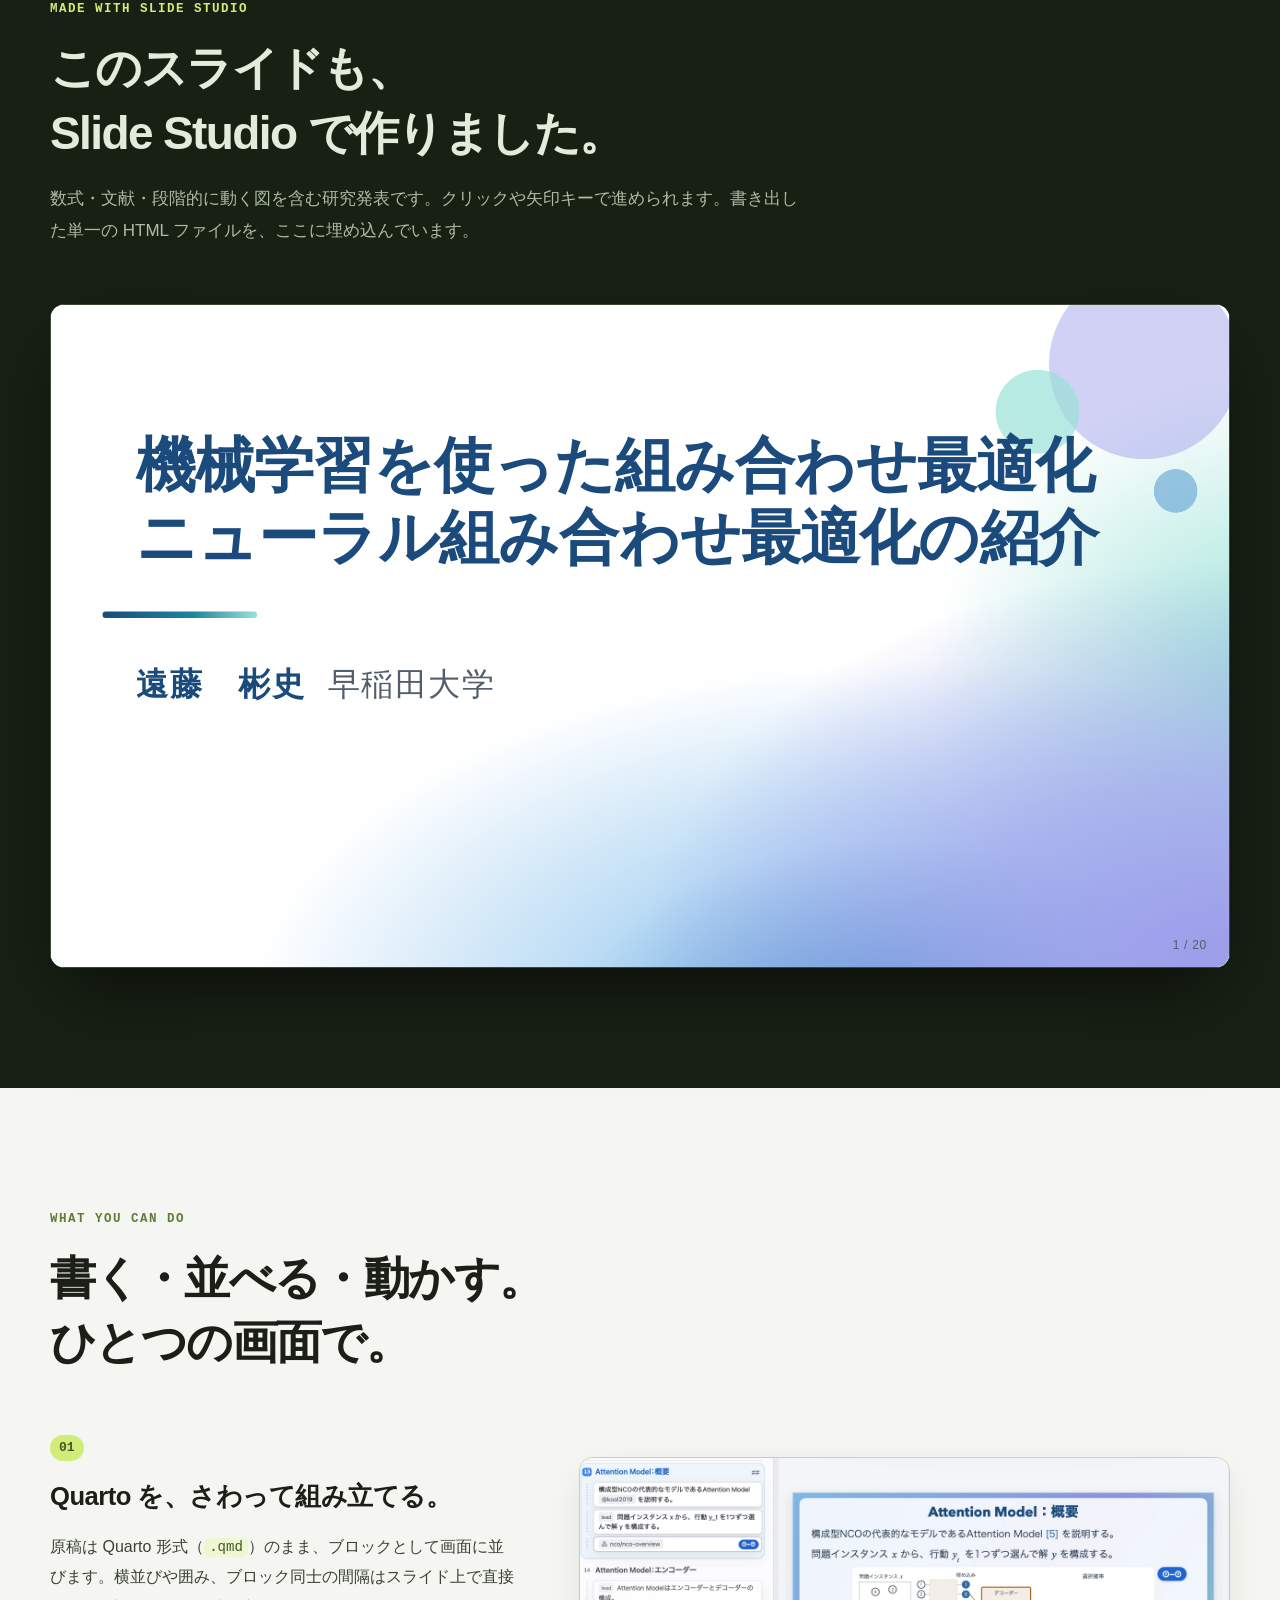
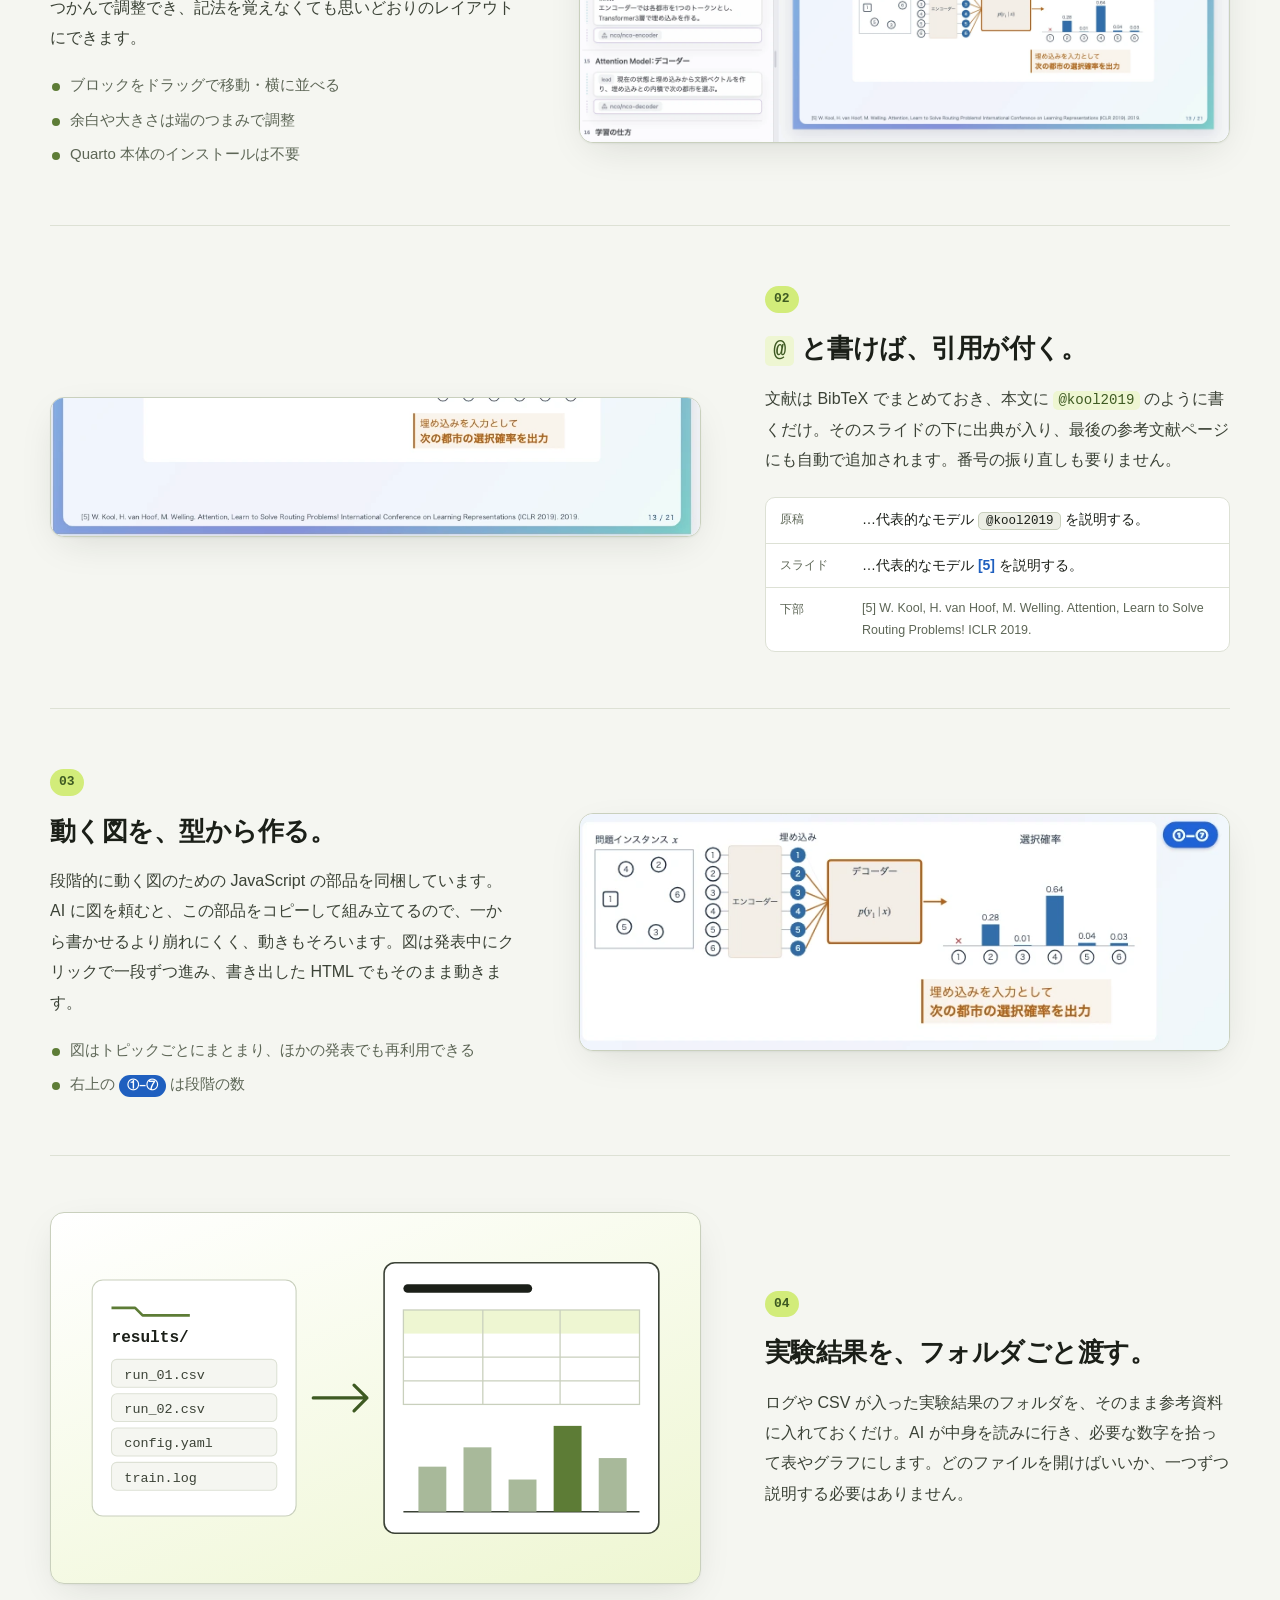
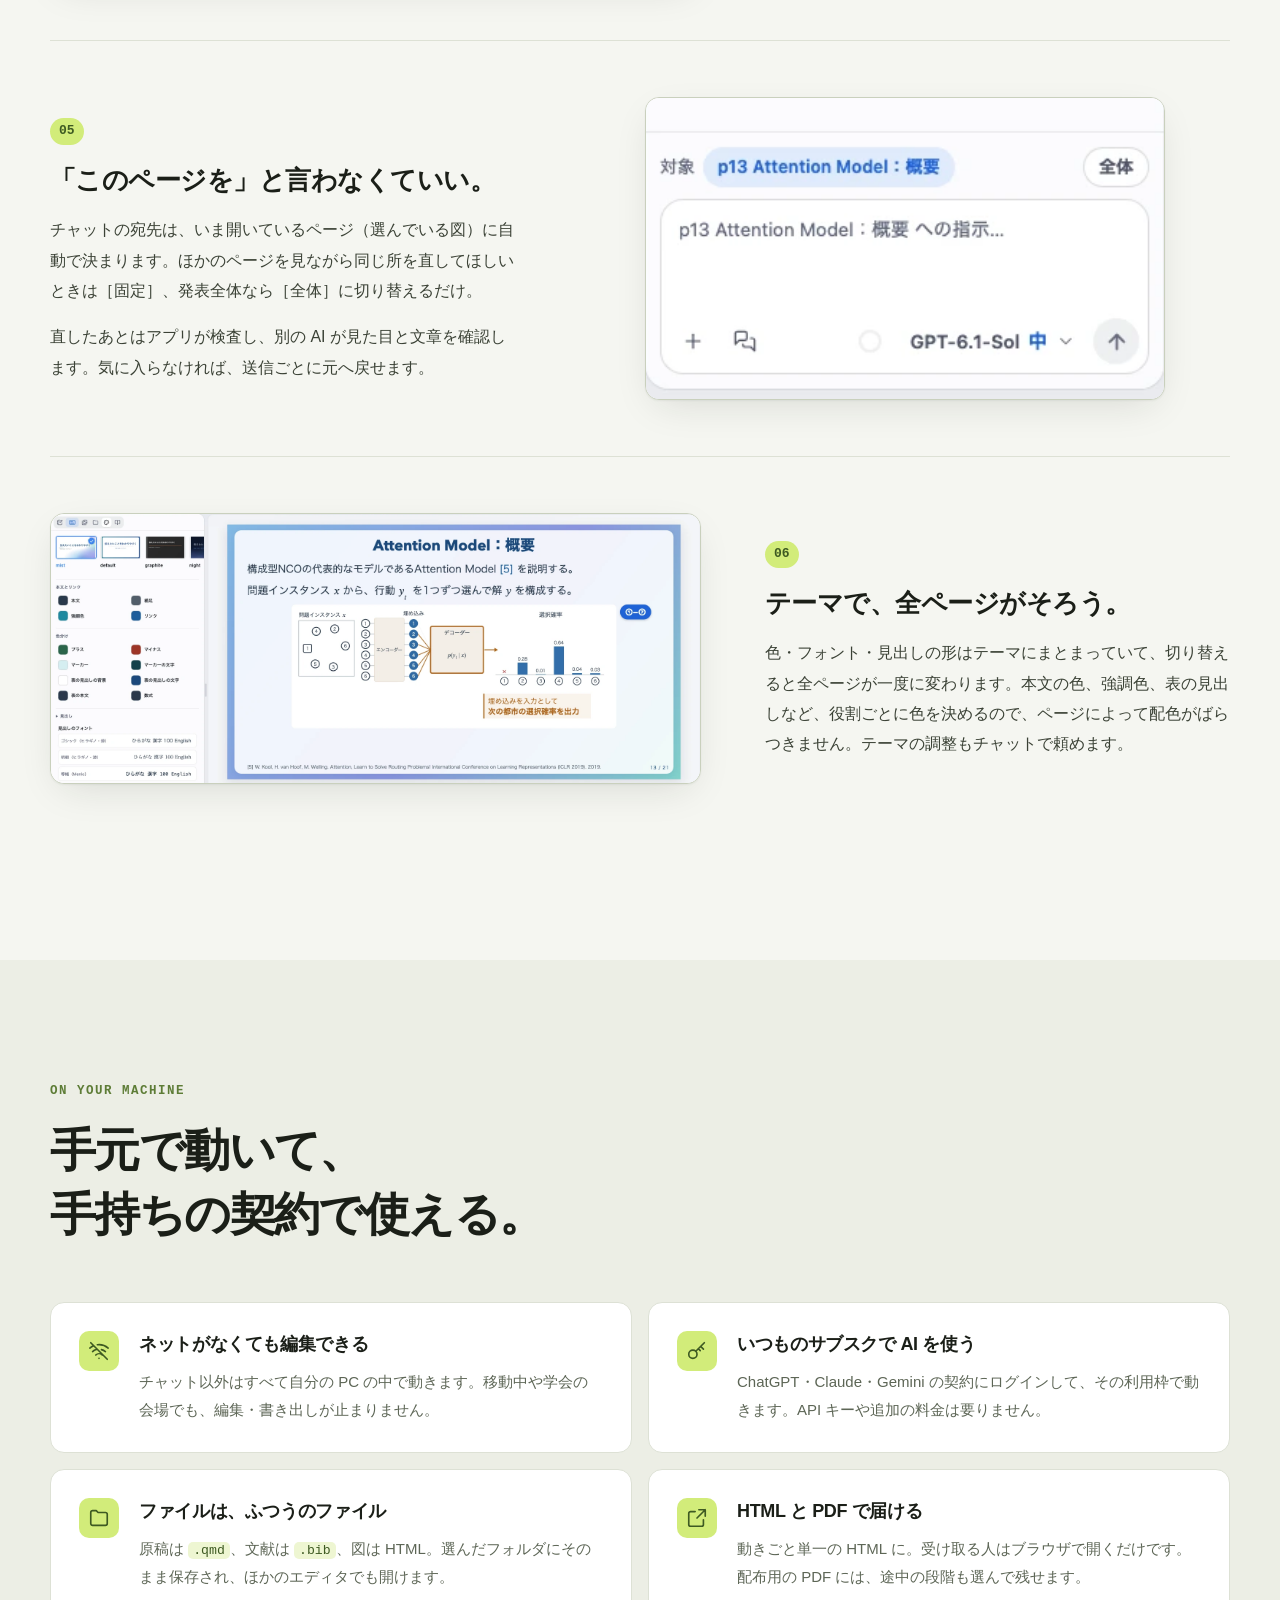
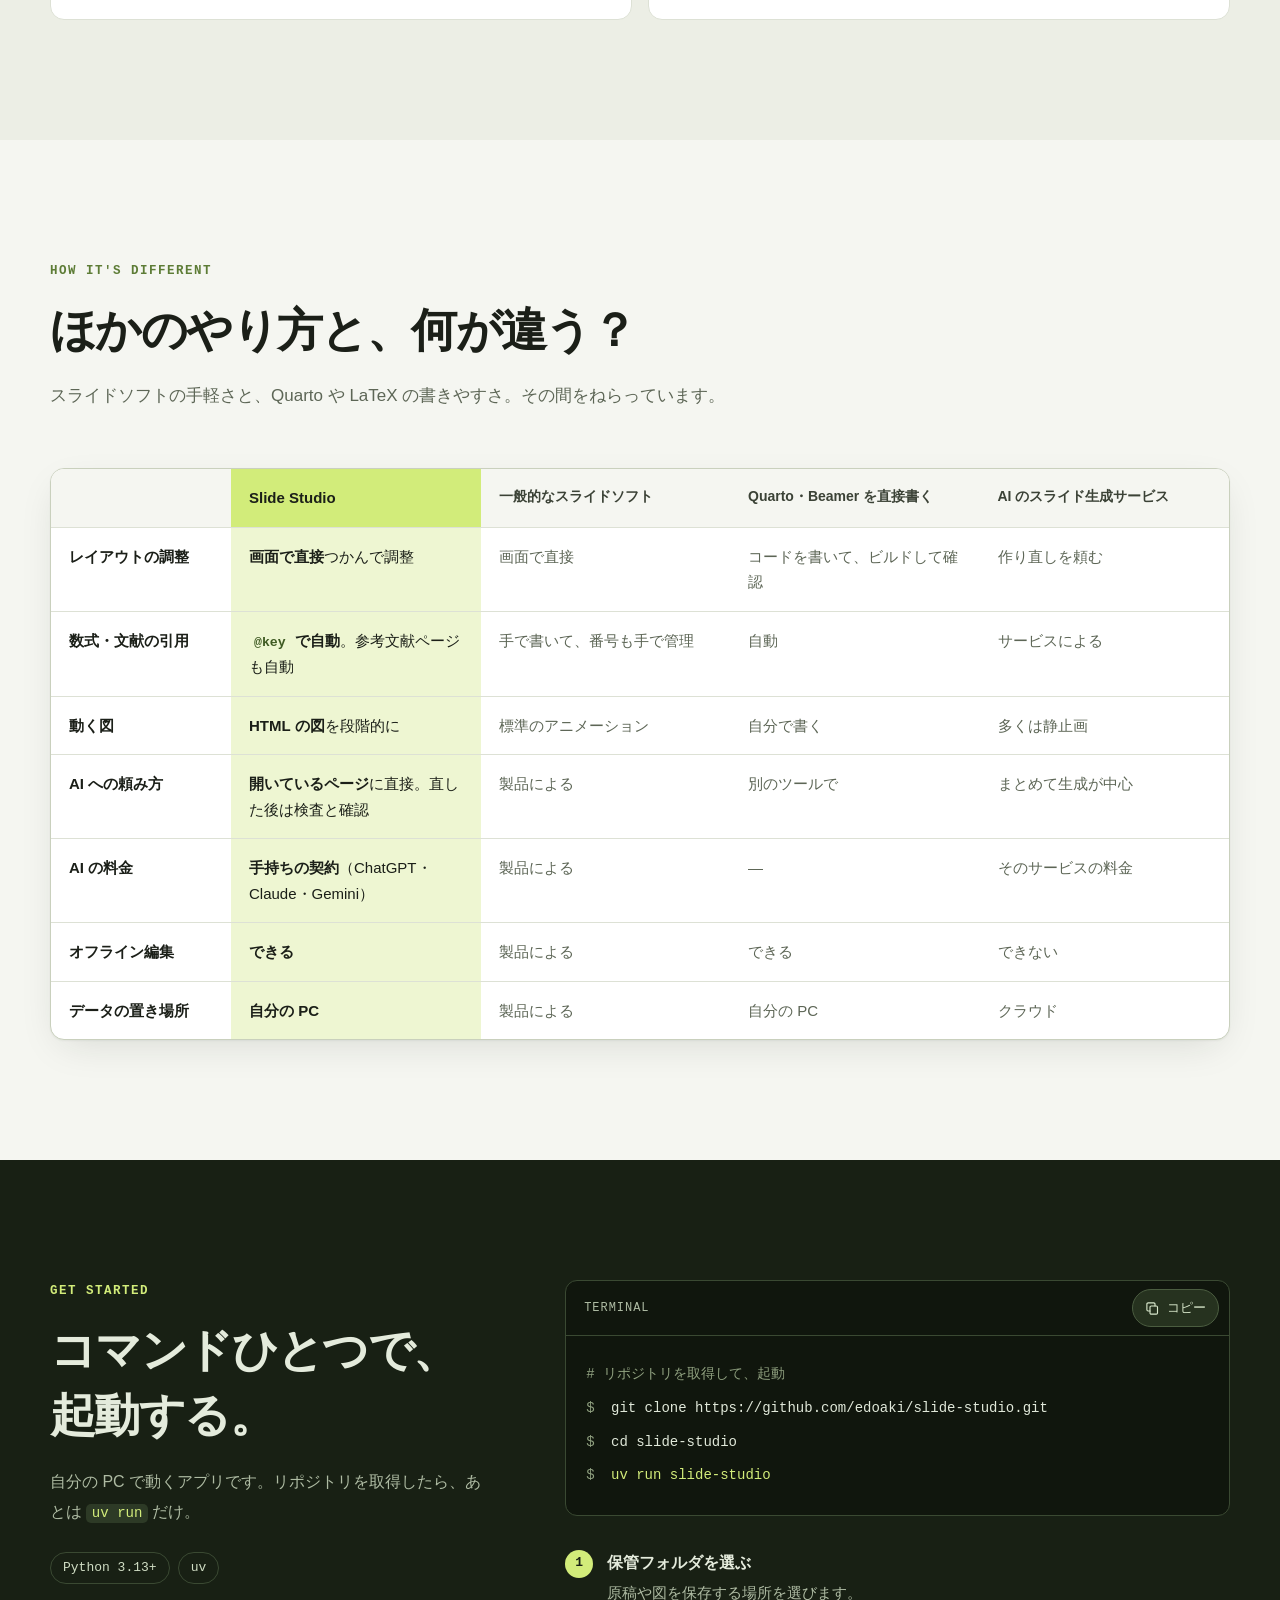
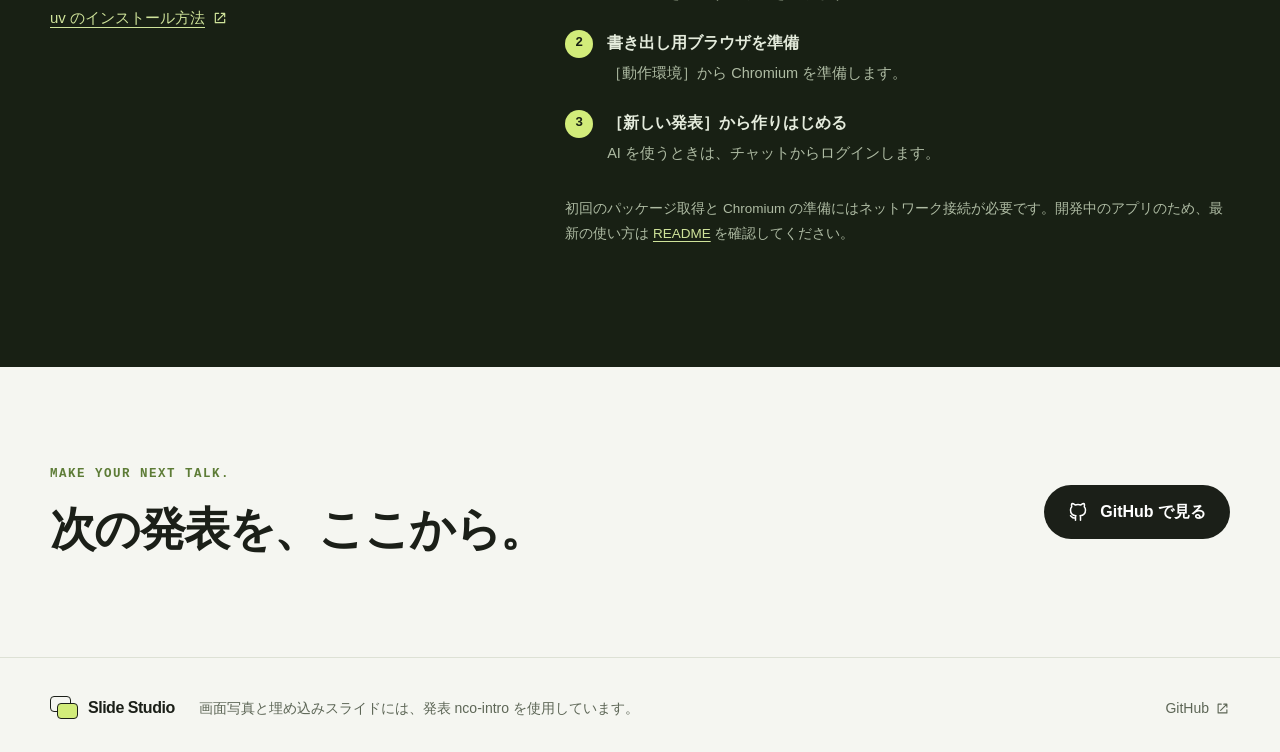
==== commit 8a56318b: "紹介ページを作り直し：機能の説明と、ほかのやり方との比較を追加 - できること6項目（Quarto の GUI 編集、@ 引用、動く図の部品、実験結果からの図表、チャットの対象自動判定、テーマ） - " ====
--- a/index.html
+++ b/index.html
@@ -3,12 +3,12 @@
   <head>
     <meta charset="utf-8">
     <meta name="viewport" content="width=device-width, initial-scale=1">
-    <meta name="theme-color" content="#f6f7f2">
-    <meta name="description" content="Slide Studio は研究発表のスライドをブラウザで作るローカルアプリ。原稿とスライドを並べて編集し、AI と相談しながら、アニメーション付き HTML や PDF に書き出せます。">
+    <meta name="theme-color" content="#f5f6f1">
+    <meta name="description" content="Slide Studio は研究発表のためのローカルスライドエディタ。Quarto の原稿を画面上で組み立て、@ で文献を引用し、動く図も手持ちの ChatGPT・Claude・Gemini と一緒に作れます。">
     <meta property="og:type" content="website">
     <meta property="og:locale" content="ja_JP">
     <meta property="og:title" content="Slide Studio — 研究の話を、伝わるスライドに。">
-    <meta property="og:description" content="原稿も、図も、AI との相談も。研究発表のためのローカルスライドエディタ。">
+    <meta property="og:description" content="Quarto を画面で組み立て、文献は @ で引用、動く図も。研究発表のためのローカルスライドエディタ。">
     <title>Slide Studio — 研究の話を、伝わるスライドに。</title>
     <link rel="icon" type="image/svg+xml" href="assets/favicon.svg">
     <link rel="stylesheet" href="styles.css">
@@ -22,111 +22,273 @@
       <symbol id="i-github" viewBox="0 0 24 24"><path d="M9 19c-4.3 1.3-4.3-2-6-2.5M15 22v-3.4c0-1 .1-1.5-.5-2.1 3.3-.4 6.5-1.6 6.5-7a5.5 5.5 0 0 0-1.5-3.8 5 5 0 0 0-.1-3.7s-1.2-.4-3.9 1.5a13.5 13.5 0 0 0-7 0C5.8 1.6 4.6 2 4.6 2a5 5 0 0 0-.1 3.7A5.5 5.5 0 0 0 3 9.5c0 5.4 3.2 6.6 6.5 7-.5.5-.6 1.1-.5 2.1V22"/></symbol>
       <symbol id="i-copy" viewBox="0 0 24 24"><rect x="8" y="8" width="12" height="13" rx="2"/><path d="M16 8V5a2 2 0 0 0-2-2H5a2 2 0 0 0-2 2v9a2 2 0 0 0 2 2h3"/></symbol>
       <symbol id="i-check" viewBox="0 0 24 24"><path d="m5 12 4 4L19 6"/></symbol>
-      <symbol id="i-file" viewBox="0 0 24 24"><path d="M14 2H5v20h14V7zM14 2v5h5M8 12h8m-8 4h5"/></symbol>
       <symbol id="i-plus" viewBox="0 0 24 24"><path d="M12 5v14M5 12h14"/></symbol>
+      <symbol id="i-offline" viewBox="0 0 24 24"><path d="M2 8.8a15 15 0 0 1 4.2-2.6m4-1a15 15 0 0 1 11.8 3.6M5 12.6a10 10 0 0 1 4-2.2m5.7.1A10 10 0 0 1 19 12.6M8.5 16.4a5 5 0 0 1 7 0M12 20h.01M3 3l18 18"/></symbol>
+      <symbol id="i-key" viewBox="0 0 24 24"><circle cx="7.5" cy="15.5" r="4.5"/><path d="m10.7 12.3 9.3-9.3m-4 4 3 3m-5.5-.5 2 2"/></symbol>
+      <symbol id="i-folder" viewBox="0 0 24 24"><path d="M3 6a2 2 0 0 1 2-2h4l2 2h8a2 2 0 0 1 2 2v10a2 2 0 0 1-2 2H5a2 2 0 0 1-2-2z"/></symbol>
+      <symbol id="i-share" viewBox="0 0 24 24"><path d="M14 3h7v7m0-7-9 9M10 5H5a2 2 0 0 0-2 2v12a2 2 0 0 0 2 2h12a2 2 0 0 0 2-2v-5"/></symbol>
     </svg>
 
     <header class="site-header">
       <div class="container header-inner">
-        <a class="brand" href="#" aria-label="Slide Studio トップへ"><span class="brand-mark" aria-hidden="true"><span></span><span></span></span>Slide Studio<span class="brand-tag">for research</span></a>
+        <a class="brand" href="#" aria-label="Slide Studio トップへ"><span class="brand-mark" aria-hidden="true"><span></span><span></span></span>Slide Studio</a>
         <nav class="desktop-nav" aria-label="メインナビゲーション">
-          <a href="#slides">スライドを見る</a><a href="#workspace">使い方</a><a href="#start">導入する</a>
+          <a href="#slides">実例</a><a href="#features">できること</a><a href="#compare">ほかとの違い</a><a href="#start">はじめる</a>
         </nav>
-        <a class="header-start" href="#start">はじめる <svg class="icon"><use href="#i-arrow"/></svg></a>
+        <a class="header-start" href="https://github.com/edoaki/slide-studio" target="_blank" rel="noopener noreferrer"><svg class="icon"><use href="#i-github"/></svg><span>GitHub</span></a>
       </div>
     </header>
 
     <main id="main">
-      <section class="hero container" aria-labelledby="hero-heading">
-        <div class="hero-intro">
-          <div>
-            <p class="eyebrow"><span class="status-dot"></span> 研究発表のためのローカルエディタ</p>
+      <!-- HERO -->
+      <section class="hero" aria-labelledby="hero-heading">
+        <div class="container">
+          <div class="hero-copy">
+            <p class="kicker">研究発表のための、ローカルスライドエディタ</p>
             <h1 id="hero-heading">研究の話を、<br>伝わる<span class="highlight">スライド</span>に。</h1>
-          </div>
-          <div class="hero-description">
-            <p>考えをまとめて、見ながら編集。<br>図を動かして、伝えたいことを順番に。</p>
-            <p class="muted">Slide Studio は、研究発表のための<br class="desktop-break">ローカルスライドエディタです。</p>
-            <div class="hero-actions"><a class="button button-dark" href="#slides">スライドを見る <svg class="icon"><use href="#i-arrow"/></svg></a><a class="text-link" href="https://github.com/edoaki/slide-studio" target="_blank" rel="noopener noreferrer">GitHub <svg class="icon"><use href="#i-external"/></svg></a></div>
-          </div>
-        </div>
-
-        <figure class="hero-figure">
-          <button class="screenshot-button hero-screen" type="button" data-zoom="assets/screenshots/editor.webp" data-caption="nco-intro を mist テーマで開いた実際の編集画面です。" aria-label="編集画面のスクリーンショットを拡大">
-            <span class="window-bar" aria-hidden="true"><span class="window-dots"><i></i><i></i><i></i></span><span>Slide Studio <span class="window-divider">/</span> Editor</span><span class="window-local"><span></span> LOCAL</span></span>
-            <img src="assets/screenshots/editor.webp" width="1800" height="1050" alt="左に原稿、中央に図付きのスライド、右に AI チャットを並べた Slide Studio の編集画面" fetchpriority="high">
-            <span class="zoom-hint"><svg class="icon"><use href="#i-plus"/></svg> 拡大して見る</span>
-          </button>
-          <figcaption><span><span class="caption-dot"></span> 実際のアプリ画面</span><span>nco-intro / mist テーマ</span></figcaption>
-        </figure>
-
-        <div class="hero-points">
-          <div><span class="point-number">01</span><p><strong>原稿と、見た目を一緒に。</strong><span>スライドを確かめながら編集。</span></p></div>
-          <div><span class="point-number">02</span><p><strong>AI は、必要なときに。</strong><span>下書きの相談から修正まで。</span></p></div>
-          <div><span class="point-number">03</span><p><strong>HTML と PDF で届ける。</strong><span>動きのある発表にも、配布にも。</span></p></div>
-        </div>
-      </section>
-
-      <section class="slides-section section" id="slides" aria-labelledby="slides-heading">
-        <div class="container slides-layout">
-          <div class="slide-preview">
+            <p class="hero-lead">Quarto の原稿を画面の上で組み立て、文献は <code>@</code> で引用。動く図も、実験結果からの表やグラフも、手持ちの AI に頼めます。</p>
+            <ul class="hero-tags" aria-label="特長">
+              <li>Quarto を GUI で編集</li>
+              <li>文献は @ で自動引用</li>
+              <li>オフラインで編集</li>
+              <li>ChatGPT・Claude・Gemini の契約で使える</li>
+            </ul>
+            <div class="hero-actions">
+              <a class="button button-primary" href="#start">はじめる <svg class="icon"><use href="#i-arrow"/></svg></a>
+              <a class="button button-ghost" href="#slides">作例を見る</a>
+            </div>
+          </div>
+
+          <figure class="hero-figure">
+            <button class="shot" type="button" data-zoom="assets/screenshots/editor.webp" data-caption="左に原稿のブロック、中央にスライド、右にチャット。nco-intro を mist テーマで開いた実際の編集画面です。" aria-label="編集画面のスクリーンショットを拡大">
+              <img src="assets/screenshots/editor.webp" width="1800" height="1050" alt="左に原稿のブロック、中央に図付きのスライド、右にチャットを並べた Slide Studio の編集画面" fetchpriority="high">
+              <span class="zoom-hint"><svg class="icon"><use href="#i-plus"/></svg> 拡大</span>
+            </button>
+            <figcaption class="hero-callouts" aria-hidden="true">
+              <span style="--cx:12%">原稿のブロック</span>
+              <span style="--cx:52%">見たままのスライド</span>
+              <span style="--cx:89%">チャット</span>
+            </figcaption>
+          </figure>
+        </div>
+      </section>
+
+      <!-- DEMO -->
+      <section class="demo section" id="slides" aria-labelledby="slides-heading">
+        <div class="container">
+          <div class="section-head">
+            <p class="kicker">MADE WITH SLIDE STUDIO</p>
+            <h2 id="slides-heading">このスライドも、<br>Slide Studio で作りました。</h2>
+            <p class="section-lead">数式・文献・段階的に動く図を含む研究発表です。クリックや矢印キーで進められます。書き出した単一の HTML ファイルを、ここに埋め込んでいます。</p>
+          </div>
+          <div class="demo-frame">
             <iframe id="slide-frame" class="slide-frame" src="assets/slides/nco-intro.html" title="nco-intro：機械学習を使った組み合わせ最適化" loading="lazy" allow="fullscreen"></iframe>
           </div>
-          <div class="slides-message">
-            <p class="eyebrow">MADE WITH SLIDE STUDIO</p>
-            <h2 id="slides-heading">こんな<span>スライドが</span><span>つくれます。</span></h2>
-            <p>数式や文献、動きのある図を組み合わせた、研究発表の実例です。</p>
-          </div>
-        </div>
-      </section>
-
-      <section class="workflow-section section" id="workspace" aria-labelledby="workflow-heading">
-        <div class="container">
-          <div class="section-heading"><div><p class="eyebrow">FROM OUTLINE TO PRESENTATION</p><h2 id="workflow-heading">発表づくりの流れ。</h2></div><p class="section-lead">話す内容を整理し、スライドにして、<br>見た目や伝え方を整えます。</p></div>
-          <ol class="workflow">
-            <li>
-              <div class="workflow-visual" aria-hidden="true"><svg viewBox="0 0 260 180"><path d="M74 17h91l23 23v123H74z" fill="#fff" stroke="#9cae89" stroke-width="2"/><path d="M165 17v23h23" fill="#e8efdd" stroke="#9cae89" stroke-width="2"/><path d="M94 50h45" stroke="#849f5f" stroke-width="6"/><path d="M106 79h59m-59 23h48m-48 23h57" stroke="#bbc6ae" stroke-width="4"/><path d="M94 77v5m0 18v5m0 18v5" stroke="#849f5f" stroke-width="5"/></svg></div>
-              <div class="workflow-caption"><span class="workflow-number">01</span><h3>下書き</h3></div><p>結論と話す順番を整理します。</p>
-              <svg class="workflow-arrow" viewBox="0 0 36 24" aria-hidden="true"><path d="M2 12h30m-8-8 8 8-8 8"/></svg>
-            </li>
-            <li>
-              <div class="workflow-visual" aria-hidden="true"><svg viewBox="0 0 260 180"><rect x="25" y="29" width="210" height="127" rx="5" fill="#fff" stroke="#9cae89" stroke-width="2"/><path d="M43 52h97" stroke="#849f5f" stroke-width="6"/><rect x="43" y="73" width="72" height="57" rx="3" fill="#e8efdd"/><path d="m52 118 18-20 13 12 13-18 12 26" fill="none" stroke="#9caf81" stroke-width="2"/><path d="M133 79h82m-82 18h68m-68 18h76" stroke="#bbc6ae" stroke-width="4"/></svg></div>
-              <div class="workflow-caption"><span class="workflow-number">02</span><h3>スライド</h3></div><p>図や文章をスライドにします。</p>
-              <svg class="workflow-arrow" viewBox="0 0 36 24" aria-hidden="true"><path d="M2 12h30m-8-8 8 8-8 8"/></svg>
-            </li>
-            <li>
-              <div class="workflow-visual" aria-hidden="true"><svg viewBox="0 0 260 180"><rect x="25" y="29" width="210" height="127" rx="5" fill="#fff" stroke="#849f5f" stroke-width="2"/><path d="M26 35a5 5 0 0 1 5-5h198a5 5 0 0 1 5 5v23H26z" fill="#d5ed88"/><path d="M43 44h97" stroke="#71874f" stroke-width="5"/><path d="M45 85h82m-82 23h82m-82 23h82" stroke="#b6c6a1" stroke-width="3"/><circle cx="68" cy="85" r="6" fill="#849f5f"/><circle cx="107" cy="108" r="6" fill="#849f5f"/><circle cx="85" cy="131" r="6" fill="#849f5f"/><circle cx="159" cy="87" r="10" fill="#d5ed88"/><circle cx="194" cy="87" r="10" fill="#a2c5b8"/><circle cx="159" cy="122" r="10" fill="#c2bbd7"/><circle cx="194" cy="122" r="10" fill="#d7c4a5"/></svg></div>
-              <div class="workflow-caption"><span class="workflow-number">03</span><h3>調整</h3></div><p>配置・配色・図の見せ方を整えます。</p>
-            </li>
-          </ol>
-        </div>
-      </section>
-
-      <section class="output-section section" aria-labelledby="output-heading"><div class="container">
-        <div class="section-heading"><div><p class="eyebrow">PRESENT & SHARE</p><h2 id="output-heading">発表にも、配布にも。</h2></div><p class="section-lead">仕上がったら、HTML または PDF に。<br>受け取る人に Slide Studio のインストールは不要です。</p></div>
-        <div class="output-grid">
-          <article class="output-card"><span class="file-label">.html</span><div><h3>動きごと、ひとつのファイルに。</h3><p>図のアニメーションを含む単一 HTML。ブラウザで開いて、そのまま発表できます。上のスライドも、この形式です。</p></div></article>
-          <article class="output-card"><span class="file-label">.pdf</span><div><h3>同じスライドから、配布資料も。</h3><p>各ページの最後の段階を PDF に。途中の段階も選んで追加できるので、説明に必要な場面を資料に残せます。</p></div></article>
-        </div>
-      </div></section>
-
-      <section class="start-section section" id="start" aria-labelledby="start-heading"><div class="container start-layout">
-        <div class="start-intro"><p class="eyebrow"><span class="status-dot"></span> GET STARTED</p><h2 id="start-heading">まずは、<br>起動してみる。</h2><p>自分の PC で動く、ローカルアプリ。<br>リポジトリを取得したら、コマンドひとつで起動。</p><div class="requirements"><span>Python 3.13+</span><span>uv</span></div><a class="dark-text-link" href="https://docs.astral.sh/uv/getting-started/installation/" target="_blank" rel="noopener noreferrer">uv のインストール方法 <svg class="icon"><use href="#i-external"/></svg></a></div>
-        <div class="start-instructions"><div class="terminal"><div class="terminal-header"><span><span class="terminal-dot"></span> TERMINAL</span><button id="copy-command" class="copy-button" type="button" aria-label="導入コマンドをコピー"><svg class="icon"><use href="#i-copy"/></svg><span>コピー</span></button></div><pre><code><span class="code-comment"># リポジトリを取得して、起動</span>
+        </div>
+      </section>
+
+      <!-- FEATURES -->
+      <section class="features section" id="features" aria-labelledby="features-heading">
+        <div class="container">
+          <div class="section-head">
+            <p class="kicker">WHAT YOU CAN DO</p>
+            <h2 id="features-heading">書く・並べる・動かす。<br>ひとつの画面で。</h2>
+          </div>
+
+          <article class="feature">
+            <div class="feature-text">
+              <span class="feature-no">01</span>
+              <h3>Quarto を、さわって組み立てる。</h3>
+              <p>原稿は Quarto 形式（<code>.qmd</code>）のまま、ブロックとして画面に並びます。横並びや囲み、ブロック同士の間隔はスライド上で直接つかんで調整でき、記法を覚えなくても思いどおりのレイアウトにできます。</p>
+              <ul class="feature-list">
+                <li>ブロックをドラッグで移動・横に並べる</li>
+                <li>余白や大きさは端のつまみで調整</li>
+                <li>Quarto 本体のインストールは不要</li>
+              </ul>
+            </div>
+            <button class="shot crop" type="button" style="--x:10;--y:120;--cw:1410;--ch:620" data-zoom="assets/screenshots/editor.webp" data-caption="左は原稿のブロック表示、右はそのページのスライド。どちらからでも編集できます。" aria-label="原稿ブロックとスライドの画面を拡大">
+              <img src="assets/screenshots/editor.webp" width="1800" height="1050" alt="原稿のブロック表示と、対応するスライドを並べた画面" loading="lazy">
+            </button>
+          </article>
+
+          <article class="feature">
+            <div class="feature-text">
+              <span class="feature-no">02</span>
+              <h3><code>@</code> と書けば、引用が付く。</h3>
+              <p>文献は BibTeX でまとめておき、本文に <code>@kool2019</code> のように書くだけ。そのスライドの下に出典が入り、最後の参考文献ページにも自動で追加されます。番号の振り直しも要りません。</p>
+              <div class="cite-demo" aria-hidden="true">
+                <div class="cite-row"><span class="cite-label">原稿</span><span>…代表的なモデル <span class="cite-chip">@kool2019</span> を説明する。</span></div>
+                <div class="cite-row"><span class="cite-label">スライド</span><span>…代表的なモデル <span class="cite-ref">[5]</span> を説明する。</span></div>
+                <div class="cite-row cite-foot"><span class="cite-label">下部</span><span>[5] W. Kool, H. van Hoof, M. Welling. Attention, Learn to Solve Routing Problems! ICLR 2019.</span></div>
+              </div>
+            </div>
+            <button class="shot crop" type="button" style="--x:470;--y:520;--cw:930;--ch:200" data-zoom="assets/screenshots/editor.webp" data-caption="本文の @kool2019 が [5] になり、スライドの下に出典が入っています。" aria-label="引用が入ったスライドの画面を拡大">
+              <img src="assets/screenshots/editor.webp" width="1800" height="1050" alt="スライド下部に自動で入った出典" loading="lazy">
+            </button>
+          </article>
+
+          <article class="feature">
+            <div class="feature-text">
+              <span class="feature-no">03</span>
+              <h3>動く図を、型から作る。</h3>
+              <p>段階的に動く図のための JavaScript の部品を同梱しています。AI に図を頼むと、この部品をコピーして組み立てるので、一から書かせるより崩れにくく、動きもそろいます。図は発表中にクリックで一段ずつ進み、書き出した HTML でもそのまま動きます。</p>
+              <ul class="feature-list">
+                <li>図はトピックごとにまとまり、ほかの発表でも再利用できる</li>
+                <li>右上の <span class="step-badge">①–⑦</span> は段階の数</li>
+              </ul>
+            </div>
+            <button class="shot crop" type="button" style="--x:600;--y:350;--cw:740;--ch:270" data-zoom="assets/screenshots/editor.webp" data-caption="7 段階で動く HTML の図。上のスライドの 13 ページで実際に動かせます。" aria-label="段階的に動く図の画面を拡大">
+              <img src="assets/screenshots/editor.webp" width="1800" height="1050" alt="エンコーダーとデコーダーを経て選択確率を出す、段階的に動く図" loading="lazy">
+            </button>
+          </article>
+
+          <article class="feature">
+            <div class="feature-text">
+              <span class="feature-no">04</span>
+              <h3>実験結果を、フォルダごと渡す。</h3>
+              <p>ログや CSV が入った実験結果のフォルダを、そのまま参考資料に入れておくだけ。AI が中身を読みに行き、必要な数字を拾って表やグラフにします。どのファイルを開けばいいか、一つずつ説明する必要はありません。</p>
+            </div>
+            <div class="data-visual" role="img" aria-label="results フォルダの CSV やログから、表と棒グラフのスライドができる様子">
+              <svg viewBox="0 0 560 300" aria-hidden="true">
+                <rect x="16" y="40" width="190" height="220" rx="10" class="dv-card"/>
+                <path d="M34 66h22l7 7h44" class="dv-folder"/>
+                <text x="34" y="98" class="dv-title">results/</text>
+                <g class="dv-file"><rect x="34" y="114" width="154" height="26" rx="5"/><text x="46" y="132">run_01.csv</text></g>
+                <g class="dv-file"><rect x="34" y="146" width="154" height="26" rx="5"/><text x="46" y="164">run_02.csv</text></g>
+                <g class="dv-file"><rect x="34" y="178" width="154" height="26" rx="5"/><text x="46" y="196">config.yaml</text></g>
+                <g class="dv-file"><rect x="34" y="210" width="154" height="26" rx="5"/><text x="46" y="228">train.log</text></g>
+                <path d="M222 150h50m-12-12 12 12-12 12" class="dv-arrow"/>
+                <rect x="288" y="24" width="256" height="252" rx="10" class="dv-slide"/>
+                <rect x="306" y="44" width="120" height="8" rx="4" class="dv-head"/>
+                <g class="dv-table">
+                  <rect x="306" y="68" width="220" height="22" class="dv-th"/>
+                  <path d="M306 112h220M306 134h220M380 68v88M452 68v88"/>
+                  <rect x="306" y="68" width="220" height="88" class="dv-outline"/>
+                </g>
+                <g class="dv-bars">
+                  <path d="M306 256h220" class="dv-axis"/>
+                  <rect x="320" y="214" width="26" height="42"/>
+                  <rect x="362" y="196" width="26" height="60"/>
+                  <rect x="404" y="226" width="26" height="30"/>
+                  <rect x="446" y="176" width="26" height="80" class="dv-bar-accent"/>
+                  <rect x="488" y="206" width="26" height="50"/>
+                </g>
+              </svg>
+            </div>
+          </article>
+
+          <article class="feature">
+            <div class="feature-text">
+              <span class="feature-no">05</span>
+              <h3>「このページを」と言わなくていい。</h3>
+              <p>チャットの宛先は、いま開いているページ（選んでいる図）に自動で決まります。ほかのページを見ながら同じ所を直してほしいときは［固定］、発表全体なら［全体］に切り替えるだけ。</p>
+              <p>直したあとはアプリが検査し、別の AI が見た目と文章を確認します。気に入らなければ、送信ごとに元へ戻せます。</p>
+            </div>
+            <button class="shot crop crop-tall" type="button" style="--x:1430;--y:840;--cw:360;--ch:210" data-zoom="assets/screenshots/editor.webp" data-caption="入力欄の上に「対象 p13 Attention Model：概要」と、いま開いているページが自動で入っています。" aria-label="チャットの対象表示の画面を拡大">
+              <img src="assets/screenshots/editor.webp" width="1800" height="1050" alt="チャット入力欄の上に表示された、対象ページ p13 と［全体］ボタン" loading="lazy">
+            </button>
+          </article>
+
+          <article class="feature">
+            <div class="feature-text">
+              <span class="feature-no">06</span>
+              <h3>テーマで、全ページがそろう。</h3>
+              <p>色・フォント・見出しの形はテーマにまとまっていて、切り替えると全ページが一度に変わります。本文の色、強調色、表の見出しなど、役割ごとに色を決めるので、ページによって配色がばらつきません。テーマの調整もチャットで頼めます。</p>
+            </div>
+            <button class="shot crop" type="button" style="--x:10;--y:75;--cw:1780;--ch:740" data-zoom="assets/screenshots/theme.webp" data-caption="テーマのタブ。色を役割ごとに決め、見出しと本文のフォントも選べます。" aria-label="テーマ編集の画面を拡大">
+              <img src="assets/screenshots/theme.webp" width="1800" height="1050" alt="テーマの一覧と、本文・強調色・表などの色を役割ごとに設定する画面" loading="lazy">
+            </button>
+          </article>
+        </div>
+      </section>
+
+      <!-- BASICS -->
+      <section class="basics section" aria-labelledby="basics-heading">
+        <div class="container">
+          <div class="section-head">
+            <p class="kicker">ON YOUR MACHINE</p>
+            <h2 id="basics-heading">手元で動いて、<br>手持ちの契約で使える。</h2>
+          </div>
+          <div class="basics-grid">
+            <article class="basic-card">
+              <svg class="icon basic-icon"><use href="#i-offline"/></svg>
+              <h3>ネットがなくても編集できる</h3>
+              <p>チャット以外はすべて自分の PC の中で動きます。移動中や学会の会場でも、編集・書き出しが止まりません。</p>
+            </article>
+            <article class="basic-card">
+              <svg class="icon basic-icon"><use href="#i-key"/></svg>
+              <h3>いつものサブスクで AI を使う</h3>
+              <p>ChatGPT・Claude・Gemini の契約にログインして、その利用枠で動きます。API キーや追加の料金は要りません。</p>
+            </article>
+            <article class="basic-card">
+              <svg class="icon basic-icon"><use href="#i-folder"/></svg>
+              <h3>ファイルは、ふつうのファイル</h3>
+              <p>原稿は <code>.qmd</code>、文献は <code>.bib</code>、図は HTML。選んだフォルダにそのまま保存され、ほかのエディタでも開けます。</p>
+            </article>
+            <article class="basic-card">
+              <svg class="icon basic-icon"><use href="#i-share"/></svg>
+              <h3>HTML と PDF で届ける</h3>
+              <p>動きごと単一の HTML に。受け取る人はブラウザで開くだけです。配布用の PDF には、途中の段階も選んで残せます。</p>
+            </article>
+          </div>
+        </div>
+      </section>
+
+      <!-- COMPARE -->
+      <section class="compare section" id="compare" aria-labelledby="compare-heading">
+        <div class="container">
+          <div class="section-head">
+            <p class="kicker">HOW IT'S DIFFERENT</p>
+            <h2 id="compare-heading">ほかのやり方と、何が違う？</h2>
+            <p class="section-lead">スライドソフトの手軽さと、Quarto や LaTeX の書きやすさ。その間をねらっています。</p>
+          </div>
+          <div class="table-scroll" tabindex="0" role="region" aria-labelledby="compare-heading">
+            <table class="compare-table">
+              <thead>
+                <tr><th scope="col"><span class="sr-only">項目</span></th><th scope="col" class="is-us">Slide Studio</th><th scope="col">一般的なスライドソフト</th><th scope="col">Quarto・Beamer を直接書く</th><th scope="col">AI のスライド生成サービス</th></tr>
+              </thead>
+              <tbody>
+                <tr><th scope="row">レイアウトの調整</th><td class="is-us"><b>画面で直接</b>つかんで調整</td><td>画面で直接</td><td>コードを書いて、ビルドして確認</td><td>作り直しを頼む</td></tr>
+                <tr><th scope="row">数式・文献の引用</th><td class="is-us"><b><code>@key</code> で自動</b>。参考文献ページも自動</td><td>手で書いて、番号も手で管理</td><td>自動</td><td>サービスによる</td></tr>
+                <tr><th scope="row">動く図</th><td class="is-us"><b>HTML の図</b>を段階的に</td><td>標準のアニメーション</td><td>自分で書く</td><td>多くは静止画</td></tr>
+                <tr><th scope="row">AI への頼み方</th><td class="is-us"><b>開いているページ</b>に直接。直した後は検査と確認</td><td>製品による</td><td>別のツールで</td><td>まとめて生成が中心</td></tr>
+                <tr><th scope="row">AI の料金</th><td class="is-us"><b>手持ちの契約</b>（ChatGPT・Claude・Gemini）</td><td>製品による</td><td>—</td><td>そのサービスの料金</td></tr>
+                <tr><th scope="row">オフライン編集</th><td class="is-us"><b>できる</b></td><td>製品による</td><td>できる</td><td>できない</td></tr>
+                <tr><th scope="row">データの置き場所</th><td class="is-us"><b>自分の PC</b></td><td>製品による</td><td>自分の PC</td><td>クラウド</td></tr>
+              </tbody>
+            </table>
+          </div>
+        </div>
+      </section>
+
+      <!-- START -->
+      <section class="start section" id="start" aria-labelledby="start-heading"><div class="container start-layout">
+        <div class="start-intro">
+          <p class="kicker">GET STARTED</p>
+          <h2 id="start-heading">コマンドひとつで、<br>起動する。</h2>
+          <p>自分の PC で動くアプリです。リポジトリを取得したら、あとは <code>uv run</code> だけ。</p>
+          <div class="requirements"><span>Python 3.13+</span><span>uv</span></div>
+          <a class="inline-link" href="https://docs.astral.sh/uv/getting-started/installation/" target="_blank" rel="noopener noreferrer">uv のインストール方法 <svg class="icon"><use href="#i-external"/></svg></a>
+        </div>
+        <div class="start-instructions">
+          <div class="terminal"><div class="terminal-header"><span>TERMINAL</span><button id="copy-command" class="copy-button" type="button" aria-label="導入コマンドをコピー"><svg class="icon"><use href="#i-copy"/></svg><span>コピー</span></button></div><pre><code><span class="code-comment"># リポジトリを取得して、起動</span>
 <span class="code-prompt">$</span> git clone https://github.com/edoaki/slide-studio.git
 <span class="code-prompt">$</span> cd slide-studio
-<span class="code-prompt">$</span> <span class="code-highlight">uv run slide-studio</span></code></pre><div class="terminal-footer"><span class="status-dot"></span> 初回は必要なパッケージを自動で取得します。</div></div>
+<span class="code-prompt">$</span> <span class="code-highlight">uv run slide-studio</span></code></pre></div>
           <p id="copy-status" class="sr-only" role="status" aria-live="polite"></p>
-          <ol class="first-steps"><li><span>1</span><div><strong>保管フォルダを選ぶ</strong><p>初回の画面で、原稿や図を保存する場所を選びます。</p></div></li><li><span>2</span><div><strong>書き出し用ブラウザを準備</strong><p>［準備が必要］と表示されたら、Chromium を準備します。</p></div></li><li><span>3</span><div><strong>［新しい発表］から、つくりはじめる</strong><p>AI を使う場合は、チャットから準備・ログインします。</p></div></li></ol>
-          <p class="setup-note">初回のパッケージ取得・Chromium の準備にはネットワーク接続が必要です。</p>
+          <ol class="first-steps">
+            <li><span>1</span><div><strong>保管フォルダを選ぶ</strong><p>原稿や図を保存する場所を選びます。</p></div></li>
+            <li><span>2</span><div><strong>書き出し用ブラウザを準備</strong><p>［動作環境］から Chromium を準備します。</p></div></li>
+            <li><span>3</span><div><strong>［新しい発表］から作りはじめる</strong><p>AI を使うときは、チャットからログインします。</p></div></li>
+          </ol>
+          <p class="setup-note">初回のパッケージ取得と Chromium の準備にはネットワーク接続が必要です。開発中のアプリのため、最新の使い方は <a href="https://github.com/edoaki/slide-studio#readme" target="_blank" rel="noopener noreferrer">README</a> を確認してください。</p>
         </div>
       </div></section>
 
-      <section class="practical-section section container" aria-labelledby="practical-heading"><h2 id="practical-heading">原稿も素材も、手元に。</h2><div class="practical-grid"><div><h3>自分のフォルダで管理</h3><p>原稿は .qmd、下書きは memo.md、文献は BibTeX。初回に選んだフォルダへ保存します。</p></div><div><h3>AI は必要なときだけ</h3><p>手動の編集・書き出しに AI のログインは不要です。使う場合は Codex・Claude Code・Antigravity を選べます。</p></div></div><p class="section-note">現在開発中のアプリです。最新の使い方や制約は <a href="https://github.com/edoaki/slide-studio#readme" target="_blank" rel="noopener noreferrer">GitHub の README</a> を確認してください。</p></section>
-
-      <section class="closing container"><span class="closing-mark" aria-hidden="true">↗</span><div><p class="eyebrow">MAKE YOUR NEXT TALK.</p><h2>次の発表を、ここから。</h2></div><a class="button button-dark" href="https://github.com/edoaki/slide-studio" target="_blank" rel="noopener noreferrer"><svg class="icon"><use href="#i-github"/></svg> GitHub で見る <svg class="icon"><use href="#i-external"/></svg></a></section>
+      <section class="closing container"><div><p class="kicker">MAKE YOUR NEXT TALK.</p><h2>次の発表を、ここから。</h2></div><a class="button button-primary" href="https://github.com/edoaki/slide-studio" target="_blank" rel="noopener noreferrer"><svg class="icon"><use href="#i-github"/></svg> GitHub で見る</a></section>
     </main>
 
-    <footer class="site-footer"><div class="container footer-inner"><a class="brand" href="#"><span class="brand-mark" aria-hidden="true"><span></span><span></span></span>Slide Studio</a><p>A local workspace for your research slides.</p><a href="https://github.com/edoaki/slide-studio" target="_blank" rel="noopener noreferrer">GitHub <svg class="icon"><use href="#i-external"/></svg></a></div><div class="container footer-note">アプリ本体は、お使いの PC で起動します。画面写真と埋め込みスライドには、nco-intro を使用しています。</div></footer>
+    <footer class="site-footer"><div class="container footer-inner"><a class="brand" href="#"><span class="brand-mark" aria-hidden="true"><span></span><span></span></span>Slide Studio</a><p>画面写真と埋め込みスライドには、発表 nco-intro を使用しています。</p><a href="https://github.com/edoaki/slide-studio" target="_blank" rel="noopener noreferrer">GitHub <svg class="icon"><use href="#i-external"/></svg></a></div></footer>
 
     <dialog id="image-dialog" class="image-dialog" aria-label="画面写真の拡大表示"><div class="dialog-toolbar"><span>SLIDE STUDIO / SCREENSHOT</span><button id="close-dialog" type="button" aria-label="拡大表示を閉じる">閉じる <span aria-hidden="true">×</span></button></div><img id="dialog-image" alt="拡大した Slide Studio の画面"><p id="dialog-caption"></p></dialog>
   </body>
--- a/styles.css
+++ b/styles.css
@@ -1,280 +1,228 @@
 @charset "UTF-8";
-:root { --paper:#f6f7f2; --ink:#272b24; --muted:#606a59; --line:#d8ded0; --lime:#d5ed88; --green:#506b30; --mono:"SFMono-Regular",Consolas,monospace; --sans:-apple-system,BlinkMacSystemFont,"Helvetica Neue","Hiragino Kaku Gothic ProN","Yu Gothic",Meiryo,sans-serif; }
+:root {
+  --paper:#f5f6f1; --paper-2:#eceee5; --card:#ffffff;
+  --ink:#1b1f18; --ink-2:#3b4236; --muted:#5d6656; --line:#dde1d5; --line-2:#c9d0bd;
+  --lime:#d2ec7a; --lime-soft:#eef6d2; --green:#3e5a22; --green-2:#5d7c36;
+  --night:#182014; --night-2:#222d1d; --night-line:#3a4932; --night-text:#e4ebdc; --night-muted:#aebba3;
+  --mono:"SFMono-Regular",ui-monospace,Menlo,Consolas,monospace;
+  --sans:-apple-system,BlinkMacSystemFont,"Hiragino Sans","Hiragino Kaku Gothic ProN","Noto Sans JP","Yu Gothic",Meiryo,sans-serif;
+  --radius:14px;
+  --shadow:0 1px 2px #1b1f180d, 0 12px 40px -12px #1b1f1826;
+}
 * { box-sizing:border-box; }
-html { scroll-behavior:smooth; scroll-padding-top:110px; }
-body { margin:0; background:var(--paper); color:var(--ink); font-family:var(--sans); font-size:17px; line-height:1.85; -webkit-font-smoothing:antialiased; }
+html { scroll-behavior:smooth; scroll-padding-top:80px; }
+body { margin:0; background:var(--paper); color:var(--ink); font-family:var(--sans); font-size:16px; line-height:1.9; -webkit-font-smoothing:antialiased; font-feature-settings:"palt"; }
 a { color:inherit; text-decoration:none; }
-button,input,select,textarea { font:inherit; color:inherit; }
-button,summary { cursor:pointer; touch-action:manipulation; }
-button { border:0; }
-button:disabled { cursor:default; opacity:.4; }
-a,button,input,select,textarea { outline-offset:5px; }
-:focus-visible { outline:3px solid #728d43; }
+button { font:inherit; color:inherit; border:0; cursor:pointer; touch-action:manipulation; }
+:focus-visible { outline:3px solid var(--green-2); outline-offset:4px; }
 img { display:block; max-width:100%; height:auto; }
 figure,h1,h2,h3,p { margin:0; }
-[hidden] { display:none!important; }
+code { font-family:var(--mono); font-size:.88em; padding:.1em .38em; border-radius:5px; background:var(--lime-soft); color:var(--green); }
 ::selection { background:var(--lime); color:var(--ink); }
-.container { width:min(1240px,calc(100% - 80px)); margin-inline:auto; }
-.section { padding-block:100px; }
-.icon { width:21px; height:21px; fill:none; stroke:currentColor; stroke-width:1.7; stroke-linecap:round; stroke-linejoin:round; flex-shrink:0; }
+.container { width:min(1180px,calc(100% - 64px)); margin-inline:auto; }
+.section { padding-block:120px; }
+.icon { width:20px; height:20px; fill:none; stroke:currentColor; stroke-width:1.8; stroke-linecap:round; stroke-linejoin:round; flex-shrink:0; }
 .icon-definitions { position:absolute; width:0; height:0; overflow:hidden; }
-.eyebrow { display:flex; align-items:center; gap:10px; font-family:var(--mono); font-size:13px; line-height:1.6; letter-spacing:.06em; color:var(--muted); }
-.status-dot { display:inline-block; width:8px; height:8px; border-radius:50%; background:#789448; flex-shrink:0; }
-h1 { font-size:clamp(40px,4.5vw,65px); line-height:1.55; letter-spacing:-.055em; }
-h2 { margin-top:18px; font-size:clamp(29px,3.2vw,43px); line-height:1.6; letter-spacing:-.04em; }
-h3 { font-size:21px; line-height:1.7; letter-spacing:-.02em; }
-.section-heading { display:flex; align-items:flex-end; justify-content:space-between; gap:40px; margin-bottom:40px; }
-.section-lead { color:var(--muted); font-size:16px; line-height:2; }
-.section-heading .section-lead { padding-bottom:8px; max-width:540px; }
-.section-note { margin-top:20px; font-size:14px; color:var(--muted); line-height:1.9; }
-.section-note a { text-decoration:underline; text-underline-offset:4px; }
-.muted { color:var(--muted); }
-.button { display:inline-flex; align-items:center; justify-content:center; gap:20px; min-height:52px; padding:14px 23px; border-radius:5px; font-size:16px; font-weight:600; line-height:1.6; }
-.button-dark { background:var(--ink); color:white; }
-.button-dark:hover { background:#455238; }
-.text-link { display:inline-flex; align-items:center; gap:9px; min-height:44px; font-size:16px; background:transparent; }
-.text-link:hover { color:var(--green); }
-.skip-link { position:fixed; top:-80px; left:20px; padding:10px 18px; background:var(--ink); color:#fff; z-index:99; border-radius:4px; }
+.skip-link { position:fixed; top:-80px; left:16px; padding:10px 18px; background:var(--ink); color:#fff; z-index:99; border-radius:6px; }
 .skip-link:focus { top:10px; }
 .sr-only { position:absolute; width:1px; height:1px; padding:0; margin:-1px; overflow:hidden; clip:rect(0,0,0,0); white-space:nowrap; border:0; }
 
-.site-header { position:sticky; top:0; z-index:20; border-bottom:1px solid var(--line); background:#f6f7f2f5; backdrop-filter:blur(15px); }
-.header-inner { min-height:84px; display:flex; align-items:center; gap:30px; }
-.brand { display:inline-flex; align-items:center; gap:10px; font-size:22px; line-height:1.4; font-weight:650; letter-spacing:-.04em; white-space:nowrap; }
-.brand-mark { width:30px; height:28px; position:relative; display:inline-block; flex-shrink:0; }
-.brand-mark span { position:absolute; width:23px; height:17px; border:1.8px solid var(--ink); border-radius:3px; }
-.brand-mark span:first-child { top:2px; left:0; }
-.brand-mark span:last-child { top:9px; left:7px; background:var(--lime); }
-.brand-tag { display:none; }
-.desktop-nav { display:flex; align-items:center; gap:28px; margin-left:auto; font-size:15px; }
-.desktop-nav a { display:inline-flex; align-items:center; min-height:44px; }
+/* type */
+.kicker { font-family:var(--mono); font-size:12.5px; font-weight:600; letter-spacing:.12em; color:var(--green-2); text-transform:uppercase; }
+h1 { font-size:clamp(40px,6vw,76px); line-height:1.3; font-weight:800; letter-spacing:-.04em; }
+h2 { font-size:clamp(28px,3.6vw,46px); line-height:1.4; font-weight:800; letter-spacing:-.035em; margin-top:14px; }
+h3 { font-size:clamp(21px,2vw,26px); line-height:1.5; font-weight:750; letter-spacing:-.02em; }
+h3 code { font-size:.85em; }
+.section-head { max-width:760px; margin-bottom:56px; }
+.section-lead { margin-top:18px; font-size:17px; color:var(--muted); }
+
+/* buttons */
+.button { display:inline-flex; align-items:center; justify-content:center; gap:12px; min-height:52px; padding:12px 24px; border-radius:999px; font-size:16px; font-weight:650; transition:background .15s, transform .15s; }
+.button-primary { background:var(--ink); color:#fff; }
+.button-primary:hover { background:var(--green); }
+.button-ghost { border:1.5px solid var(--line-2); background:var(--card); }
+.button-ghost:hover { border-color:var(--ink); }
+.button:active { transform:translateY(1px); }
+
+/* header */
+.site-header { position:sticky; top:0; z-index:20; background:#f5f6f1e6; backdrop-filter:blur(14px); border-bottom:1px solid transparent; }
+.header-inner { min-height:68px; display:flex; align-items:center; gap:28px; }
+.brand { display:inline-flex; align-items:center; gap:10px; font-size:19px; font-weight:750; letter-spacing:-.03em; white-space:nowrap; }
+.brand-mark { width:28px; height:26px; position:relative; flex-shrink:0; }
+.brand-mark span { position:absolute; width:21px; height:16px; border:1.8px solid var(--ink); border-radius:4px; }
+.brand-mark span:first-child { top:1px; left:0; }
+.brand-mark span:last-child { top:8px; left:7px; background:var(--lime); }
+.desktop-nav { display:flex; gap:26px; margin-left:auto; font-size:15px; color:var(--ink-2); }
+.desktop-nav a { min-height:44px; display:inline-flex; align-items:center; }
 .desktop-nav a:hover { color:var(--green); }
-.header-start { display:inline-flex; align-items:center; justify-content:center; gap:14px; min-height:44px; padding:8px 16px; border:1px solid #aab79a; border-radius:4px; font-size:15px; }
-.header-start:hover { background:var(--lime); }
-
-.hero { padding-top:70px; }
-.hero-intro { display:grid; grid-template-columns:1.3fr 1fr; align-items:end; gap:50px; margin-bottom:44px; }
-.hero .eyebrow { margin-bottom:22px; font-family:var(--sans); font-size:15px; }
+.header-start { display:inline-flex; align-items:center; gap:8px; min-height:40px; padding:6px 16px; border-radius:999px; background:var(--ink); color:#fff; font-size:14px; font-weight:600; }
+.header-start:hover { background:var(--green); }
+
+/* hero */
+.hero { padding-top:72px; padding-bottom:40px; overflow:hidden; }
+.hero-copy { max-width:880px; margin-inline:auto; text-align:center; }
+.hero-copy .kicker { font-family:var(--sans); text-transform:none; letter-spacing:.04em; font-size:15px; color:var(--green); }
+.hero h1 { margin-top:18px; }
 .highlight { position:relative; isolation:isolate; white-space:nowrap; }
-.highlight::after { content:""; position:absolute; z-index:-1; height:.23em; background:var(--lime); left:-.03em; right:-.01em; bottom:.11em; transform:rotate(-1deg); }
-.hero-description { padding-bottom:7px; font-size:18px; line-height:2; }
-.hero-description .muted { font-size:16px; margin-top:15px; }
-.hero-actions { display:flex; align-items:center; gap:24px; margin-top:25px; flex-wrap:wrap; }
-.hero-figure { padding:12px 12px 0; border-radius:10px 10px 0 0; background:#e7ecdf; }
-.screenshot-button { position:relative; display:block; width:100%; padding:0; text-align:left; background:white; }
-.hero-screen { border:1px solid #c8d2bc; border-radius:5px; overflow:hidden; }
-.window-bar { display:none; }
-.hero-screen > img { width:100%; aspect-ratio:12/7; object-fit:contain; }
-.zoom-hint { position:absolute; right:14px; bottom:14px; display:inline-flex; align-items:center; gap:7px; padding:8px 12px; background:#272b24ee; color:white; font-size:14px; line-height:1.7; border-radius:4px; }
-.zoom-hint .icon { width:16px; height:16px; }
-.hero-figure > figcaption { display:flex; justify-content:space-between; gap:20px; padding:12px 3px; font-size:14px; color:var(--muted); }
-.hero-figure > figcaption > span:first-child { display:flex; align-items:center; gap:8px; }
-.caption-dot { width:6px; height:6px; border-radius:50%; background:#708550; }
-.hero-points { display:grid; grid-template-columns:repeat(3,minmax(0,1fr)); gap:30px; padding-block:30px; border-bottom:1px solid var(--line); }
-.hero-points > div { display:flex; gap:14px; }
-.point-number { font-family:var(--mono); font-size:13px; color:var(--green); padding-top:3px; }
-.hero-points strong { display:block; font-size:17px; font-weight:600; }
-.hero-points p > span { display:block; font-size:15px; color:var(--muted); margin-top:5px; }
-
-.slides-section { background:#eaf0e2; }
-.slides-layout { display:grid; grid-template-columns:minmax(0,3fr) minmax(0,1fr); align-items:center; }
-.slide-preview { overflow:hidden; background:#fff; }
-.slide-frame { display:block; width:100%; aspect-ratio:16/9; border:0; background:white; }
-.slides-message { padding-left:34px; }
-.slides-message .eyebrow { font-size:12px; letter-spacing:.02em; }
-.slides-message h2 { font-size:clamp(25px,2.2vw,31px); line-height:1.65; margin-top:18px; }
-.slides-message h2 span { display:block; }
-.slides-message > p:last-child { margin-top:22px; font-size:16px; line-height:2; color:var(--muted); }
-
-.workflow-section { background:#fff; }
-.workflow { display:grid; grid-template-columns:repeat(3,minmax(0,1fr)); gap:64px; list-style:none; padding:0; margin:0; }
-.workflow li { position:relative; min-width:0; }
-.workflow-visual { display:flex; justify-content:center; height:200px; margin-bottom:24px; }
-.workflow-visual > svg { width:260px; max-width:100%; height:180px; align-self:center; }
-.workflow-caption { display:flex; align-items:center; justify-content:center; gap:14px; }
-.workflow-number { color:var(--green); font-family:var(--mono); font-size:13px; }
-.workflow-caption h3 { font-size:23px; }
-.workflow li > p { max-width:290px; margin:14px auto 0; color:var(--muted); font-size:16px; text-align:center; }
-.workflow-arrow { position:absolute; width:36px; height:24px; top:88px; right:-50px; fill:none; stroke:#8b9d76; stroke-width:1.8; stroke-linecap:round; stroke-linejoin:round; }
-
-.output-section { border-top:1px solid var(--line); }
-.output-grid { display:grid; grid-template-columns:1fr 1fr; gap:25px; }
-.output-card { display:flex; flex-direction:column; align-items:flex-start; gap:22px; padding:32px; background:#eef2e6; border:1px solid #ccd7bd; border-radius:5px; }
-.file-label { font-family:var(--mono); font-size:26px; color:#5c7540; }
-.output-card p { margin-top:12px; font-size:17px; color:var(--muted); }
-.start-section { background:#272e25; color:#f4f6ee; }
-.start-layout { display:grid; grid-template-columns:minmax(0,.8fr) minmax(0,1.2fr); gap:65px; }
-.start-intro .eyebrow { color:#c1cdb4; }
-.start-intro .status-dot { background:var(--lime); }
-.start-intro h2 { font-size:clamp(36px,4vw,53px); line-height:1.6; }
-.start-intro > p:not(.eyebrow) { margin-top:22px; font-size:17px; color:#c9d1c0; line-height:2; }
-.requirements { display:flex; gap:9px; flex-wrap:wrap; margin-top:24px; }
-.requirements > span { padding:4px 11px; border:1px solid #68795b; border-radius:3px; font-family:var(--mono); font-size:14px; color:#d0dbc6; }
-.dark-text-link { display:inline-flex; align-items:center; gap:9px; min-height:44px; color:#c3d0b6; font-size:14px; margin-top:8px; }
-.dark-text-link:hover { color:var(--lime); }
-.dark-text-link .icon { width:16px; height:16px; }
-.terminal { min-width:0; background:#1d231c; border:1px solid #57674b; border-radius:6px; overflow:hidden; }
-.terminal-header { display:flex; align-items:center; justify-content:space-between; gap:15px; border-bottom:1px solid #49583f; padding:10px 17px; }
-.terminal-header > span { display:flex; align-items:center; gap:8px; font-family:var(--mono); font-size:12px; color:#bfccb3; letter-spacing:.05em; }
-.terminal-dot { width:6px; height:6px; border:1px solid #afc09d; border-radius:50%; }
-.copy-button { display:inline-flex; align-items:center; gap:7px; min-height:40px; background:#313e2a; border:1px solid #637952; color:#d8e7cb; padding:5px 10px; border-radius:4px; font-size:13px; }
-.copy-button:hover { background:#475c3a; }
-.copy-button .icon { width:16px; height:16px; }
-.terminal pre { margin:0; padding:23px 20px; overflow-x:auto; font-family:var(--mono); font-size:14px; line-height:2.5; }
-.terminal code { font-family:inherit; color:#e0e8d9; }
-.code-comment { color:#b3c59f; font-size:13px; }
-.code-prompt { color:#bdd39f; margin-right:6px; user-select:none; }
+.highlight::after { content:""; position:absolute; z-index:-1; left:-.04em; right:-.04em; bottom:.08em; height:.3em; background:var(--lime); border-radius:3px; transform:rotate(-1deg); }
+.hero-lead { margin:26px auto 0; max-width:640px; font-size:clamp(16px,1.6vw,19px); color:var(--ink-2); line-height:2; }
+.hero-tags { display:flex; flex-wrap:wrap; justify-content:center; gap:8px; margin:26px 0 0; padding:0; list-style:none; }
+.hero-tags li { padding:5px 14px; border:1px solid var(--line-2); border-radius:999px; background:var(--card); font-size:14px; line-height:1.7; color:var(--ink-2); }
+.hero-actions { display:flex; justify-content:center; gap:12px; flex-wrap:wrap; margin-top:34px; }
+.hero-figure { position:relative; margin-top:64px; }
+.hero-figure::before { content:""; position:absolute; inset:-40px -60px auto; height:70%; background:radial-gradient(60% 60% at 50% 40%, #d2ec7a66, transparent 70%); z-index:-1; }
+.hero-callouts { position:relative; height:40px; margin-top:6px; font-size:13px; color:var(--muted); }
+.hero-callouts span { position:absolute; left:var(--cx); transform:translateX(-50%); white-space:nowrap; padding-top:12px; }
+.hero-callouts span::before { content:""; position:absolute; top:0; left:50%; width:1px; height:9px; background:var(--line-2); }
+
+/* screenshot frames */
+.shot { position:relative; display:block; width:100%; padding:0; background:var(--card); border:1px solid var(--line-2); border-radius:var(--radius); overflow:hidden; box-shadow:var(--shadow); text-align:left; transition:transform .2s, box-shadow .2s; }
+.shot:hover { transform:translateY(-2px); box-shadow:0 1px 2px #1b1f180d, 0 20px 50px -14px #1b1f1840; }
+.shot > img { width:100%; }
+.zoom-hint { position:absolute; right:12px; bottom:12px; display:inline-flex; align-items:center; gap:6px; padding:5px 11px; background:#1b1f18d9; color:#fff; font-size:13px; line-height:1.7; border-radius:999px; }
+.zoom-hint .icon { width:15px; height:15px; }
+/* crop: --x/--y/--cw/--ch are pixels in the 1800×1050 source */
+.crop { aspect-ratio:var(--cw)/var(--ch); }
+.crop > img { position:absolute; max-width:none; width:calc(1800 / var(--cw) * 100%); left:calc(var(--x) / var(--cw) * -100%); top:calc(var(--y) / var(--ch) * -100%); }
+
+/* demo */
+.demo { background:var(--night); color:var(--night-text); }
+.demo .kicker { color:var(--lime); }
+.demo .section-lead { color:var(--night-muted); }
+.demo-frame { border-radius:var(--radius); overflow:hidden; border:1px solid var(--night-line); box-shadow:0 30px 80px -20px #000a; background:#fff; }
+.slide-frame { display:block; width:100%; aspect-ratio:16/9; border:0; background:#fff; }
+
+/* features */
+.feature { display:grid; grid-template-columns:minmax(0,5fr) minmax(0,7fr); gap:64px; align-items:center; padding-block:56px; border-top:1px solid var(--line); }
+.feature:first-of-type { border-top:0; padding-top:0; }
+.feature:nth-of-type(even) { grid-template-columns:minmax(0,7fr) minmax(0,5fr); }
+.feature:nth-of-type(even) .feature-text { order:2; }
+.feature-no { display:inline-block; font-family:var(--mono); font-size:13px; font-weight:600; color:var(--green); background:var(--lime); padding:1px 9px; border-radius:999px; margin-bottom:16px; }
+.feature-text p { margin-top:16px; color:var(--ink-2); }
+.feature-list { margin:18px 0 0; padding:0; list-style:none; display:grid; gap:6px; font-size:15px; color:var(--muted); }
+.feature-list li { position:relative; padding-left:20px; }
+.feature-list li::before { content:""; position:absolute; left:2px; top:.8em; width:8px; height:8px; border-radius:50%; background:var(--green-2); }
+.step-badge { display:inline-block; padding:0 8px; border-radius:999px; background:#1f5fbf; color:#fff; font-size:12px; font-weight:700; line-height:1.8; }
+.crop-tall { max-width:520px; justify-self:center; }
+
+.cite-demo { margin-top:22px; border:1px solid var(--line); border-radius:10px; background:var(--card); font-size:14px; line-height:1.7; overflow:hidden; }
+.cite-row { display:grid; grid-template-columns:72px 1fr; gap:10px; padding:10px 14px; border-top:1px solid var(--line); }
+.cite-row:first-child { border-top:0; }
+.cite-label { font-size:12px; color:var(--muted); padding-top:1px; }
+.cite-chip { font-family:var(--mono); font-size:12.5px; padding:1px 7px; border-radius:5px; background:var(--paper-2); border:1px solid var(--line-2); }
+.cite-ref { color:#1f5fbf; font-weight:600; }
+.cite-foot span:last-child { font-size:12.5px; color:var(--muted); }
+
+.data-visual { border:1px solid var(--line-2); border-radius:var(--radius); background:linear-gradient(160deg,#fff, var(--lime-soft)); box-shadow:var(--shadow); padding:24px; }
+.data-visual svg { display:block; width:100%; height:auto; }
+.dv-card { fill:#fff; stroke:var(--line-2); }
+.dv-folder { fill:none; stroke:var(--green-2); stroke-width:2.5; stroke-linejoin:round; }
+.dv-title { font:700 15px var(--mono); fill:var(--ink); }
+.dv-file rect { fill:var(--paper); stroke:var(--line); }
+.dv-file text { font:12.5px var(--mono); fill:var(--ink-2); }
+.dv-arrow { fill:none; stroke:var(--green); stroke-width:3; stroke-linecap:round; stroke-linejoin:round; }
+.dv-slide { fill:#fff; stroke:var(--ink-2); stroke-width:1.5; }
+.dv-head { fill:var(--ink); }
+.dv-table path { stroke:var(--line-2); stroke-width:1.2; }
+.dv-th { fill:var(--lime-soft); }
+.dv-outline { fill:none; stroke:var(--line-2); stroke-width:1.2; }
+.dv-axis { stroke:var(--ink-2); stroke-width:1.5; }
+.dv-bars rect { fill:#a8b99a; }
+.dv-bars .dv-bar-accent { fill:var(--green-2); }
+
+/* basics */
+.basics { background:var(--paper-2); }
+.basics-grid { display:grid; grid-template-columns:repeat(2,minmax(0,1fr)); gap:16px; }
+.basic-card { display:grid; grid-template-columns:auto 1fr; column-gap:20px; background:var(--card); border:1px solid var(--line); border-radius:var(--radius); padding:28px; }
+.basic-card > .basic-icon { grid-row:span 2; }
+.basic-icon { width:40px; height:40px; padding:9px; border-radius:10px; background:var(--lime); color:var(--green); }
+.basic-card h3 { font-size:18px; }
+.basic-card p { margin-top:10px; font-size:15px; color:var(--muted); line-height:1.85; }
+
+/* compare */
+.table-scroll { overflow-x:auto; border:1px solid var(--line-2); border-radius:var(--radius); background:var(--card); box-shadow:var(--shadow); }
+.compare-table { width:100%; min-width:860px; table-layout:fixed; border-collapse:collapse; font-size:15px; line-height:1.7; }
+.compare-table th, .compare-table td { padding:16px 18px; text-align:left; vertical-align:top; border-top:1px solid var(--line); }
+.compare-table thead th { border-top:0; font-size:14px; font-weight:700; color:var(--ink-2); background:var(--paper); }
+.compare-table tbody th { font-weight:650; color:var(--ink); }
+.compare-table thead th:first-child { width:180px; }
+.compare-table td { color:var(--muted); }
+.compare-table .is-us { background:var(--lime-soft); color:var(--ink); }
+.compare-table thead .is-us { background:var(--lime); color:var(--ink); font-size:15px; }
+.compare-table b { font-weight:700; }
+
+/* start */
+.start { background:var(--night); color:var(--night-text); }
+.start .kicker { color:var(--lime); }
+.start-layout { display:grid; grid-template-columns:minmax(0,4fr) minmax(0,6fr); gap:72px; align-items:start; }
+.start-intro > p:not(.kicker) { margin-top:20px; color:var(--night-muted); }
+.start code { background:#2d3a26; color:var(--lime); }
+.requirements { display:flex; flex-wrap:wrap; gap:8px; margin-top:24px; }
+.requirements span { padding:3px 12px; border:1px solid var(--night-line); border-radius:999px; font-family:var(--mono); font-size:13px; color:#cfdcc3; }
+.inline-link { display:inline-flex; align-items:center; gap:7px; min-height:44px; margin-top:12px; font-size:15px; color:#cfe39a; text-decoration:underline; text-underline-offset:4px; }
+.inline-link .icon { width:16px; height:16px; }
+.terminal { min-width:0; background:#10160d; border:1px solid var(--night-line); border-radius:12px; overflow:hidden; }
+.terminal-header { display:flex; align-items:center; justify-content:space-between; gap:15px; border-bottom:1px solid var(--night-line); padding:8px 10px 8px 18px; }
+.terminal-header > span { font-family:var(--mono); font-size:12px; color:var(--night-muted); letter-spacing:.08em; }
+.copy-button { display:inline-flex; align-items:center; gap:7px; min-height:38px; background:#26321f; border:1px solid #4b5d40; color:#d8e7cb; padding:4px 12px; border-radius:999px; font-size:13px; }
+.copy-button:hover { background:#34452a; }
+.copy-button .icon { width:15px; height:15px; }
+.terminal pre { margin:0; padding:22px 20px; overflow-x:auto; font-family:var(--mono); font-size:14px; line-height:2.4; }
+.terminal code { font-family:inherit; color:#e0e8d9; background:none; padding:0; font-size:inherit; }
+.code-comment { color:#8fa07f; }
+.code-prompt { color:#8fa07f; margin-right:8px; user-select:none; }
 .code-highlight { color:var(--lime); }
-.terminal-footer { display:flex; gap:9px; align-items:center; border-top:1px solid #49583f; padding:13px 17px; font-size:13px; line-height:1.8; color:#bcccac; }
-.terminal-footer .status-dot { background:#b3ca92; }
-.first-steps { padding:0; margin:29px 0 0; list-style:none; display:grid; gap:23px; }
-.first-steps li { display:flex; gap:15px; }
-.first-steps li > span { width:27px; height:27px; display:grid; place-items:center; border:1px solid #82996b; border-radius:50%; color:#d8e7ca; font-family:var(--mono); font-size:13px; margin-top:3px; flex-shrink:0; }
-.first-steps strong { display:block; font-size:17px; font-weight:600; }
-.first-steps p { font-size:15px; color:#c1cfb4; margin-top:4px; }
-.setup-note { margin-top:25px; font-size:14px; color:#b7c5ab; line-height:1.9; }
-.practical-section h2 { margin-top:0; }
-.practical-grid { display:grid; grid-template-columns:1fr 1fr; gap:60px; margin-top:35px; }
-.practical-grid p { margin-top:12px; color:var(--muted); font-size:17px; }
-.closing { padding:40px; background:var(--lime); border-radius:5px; display:flex; align-items:center; gap:30px; margin-bottom:80px; }
-.closing-mark { font-size:60px; line-height:1; color:#5b7437; }
-.closing .eyebrow { color:#4e6730; font-size:12px; }
-.closing h2 { font-size:29px; line-height:1.5; margin-top:9px; }
-.closing .button { margin-left:auto; gap:14px; }
-.site-footer { border-top:1px solid var(--line); padding-block:30px; }
-.footer-inner { display:flex; align-items:center; gap:35px; }
-.footer-inner .brand { font-size:20px; }
-.footer-inner p { font-family:var(--mono); font-size:12px; color:var(--muted); }
-.footer-inner > a:last-child { display:inline-flex; align-items:center; gap:8px; min-height:44px; font-size:14px; color:var(--muted); margin-left:auto; }
-.footer-inner > a:last-child .icon { width:17px; height:17px; }
-.footer-note { margin-top:18px; font-size:13px; color:var(--muted); }
-
-.image-dialog { width:min(1800px,96vw); max-width:none; max-height:94dvh; padding:0; border:1px solid #536046; border-radius:7px; background:var(--paper); box-shadow:0 24px 100px #0006; }
-.image-dialog::backdrop { background:#10160ee8; backdrop-filter:blur(5px); }
-.dialog-toolbar { display:flex; align-items:center; justify-content:space-between; gap:20px; padding:10px 16px; border-bottom:1px solid var(--line); }
+.first-steps { padding:0; margin:32px 0 0; list-style:none; display:grid; gap:20px; }
+.first-steps li { display:flex; gap:14px; }
+.first-steps li > span { width:28px; height:28px; display:grid; place-items:center; border-radius:50%; background:var(--lime); color:var(--night); font-family:var(--mono); font-size:13px; font-weight:700; margin-top:2px; flex-shrink:0; }
+.first-steps strong { display:block; font-size:16px; font-weight:650; }
+.first-steps p { font-size:14.5px; color:var(--night-muted); margin-top:2px; }
+.setup-note { margin-top:28px; font-size:13.5px; color:var(--night-muted); line-height:1.9; }
+.setup-note a { text-decoration:underline; text-underline-offset:3px; color:#cfe39a; }
+
+/* closing & footer */
+.closing { display:flex; align-items:center; justify-content:space-between; gap:32px; padding-block:96px; }
+.closing h2 { margin-top:10px; }
+.site-footer { border-top:1px solid var(--line); padding-block:28px; font-size:14px; color:var(--muted); }
+.footer-inner { display:flex; align-items:center; gap:24px; }
+.footer-inner .brand { font-size:16px; color:var(--ink); }
+.footer-inner p { flex:1; }
+.footer-inner > a:last-child { display:inline-flex; align-items:center; gap:6px; min-height:44px; }
+.footer-inner .icon { width:15px; height:15px; }
+
+/* dialog */
+.image-dialog { width:min(1800px,96vw); max-width:none; max-height:94dvh; padding:0; border:1px solid var(--line-2); border-radius:12px; background:var(--paper); box-shadow:0 24px 100px #0006; }
+.image-dialog::backdrop { background:#0d120be6; backdrop-filter:blur(5px); }
+.dialog-toolbar { display:flex; align-items:center; justify-content:space-between; gap:20px; padding:6px 10px 6px 16px; border-bottom:1px solid var(--line); }
 .dialog-toolbar > span { font-family:var(--mono); font-size:12px; color:var(--muted); }
-.dialog-toolbar button { min-height:44px; padding:5px 10px; background:transparent; font-size:16px; display:flex; align-items:center; gap:10px; }
-.dialog-toolbar button:hover { background:#e3e9d9; }
-.dialog-toolbar button > span { font-size:26px; line-height:1; }
-.image-dialog > img { max-height:calc(94dvh - 140px); width:100%; object-fit:contain; background:#fff; }
-.image-dialog > p { padding:12px 16px; font-size:15px; color:var(--muted); }
-@media(max-width:1050px) {
- .container { width:calc(100% - 56px); }
- .desktop-nav { gap:18px; font-size:14px; }
- .hero-intro { grid-template-columns:1.2fr 1fr; gap:30px; }
- h1 { font-size:48px; }
- .hero-description { font-size:17px; }
- .hero-description .muted { font-size:15px; }
- .section-heading { gap:30px; }
- .section-heading .section-lead { max-width:45%; }
- .hero-points { gap:20px; }
- .hero-points > div { gap:10px; }
- .hero-points strong { font-size:16px; }
- .hero-points p > span { font-size:14px; }
- .start-layout { grid-template-columns:minmax(0,.75fr) minmax(0,1.25fr); gap:35px; }
- .start-intro > p:not(.eyebrow) br { display:none; }
+.dialog-toolbar button { min-height:44px; padding:5px 12px; background:transparent; font-size:15px; display:flex; align-items:center; gap:8px; border-radius:8px; }
+.dialog-toolbar button:hover { background:var(--paper-2); }
+.dialog-toolbar button > span { font-size:24px; line-height:1; }
+.image-dialog > img { max-height:calc(94dvh - 130px); width:100%; object-fit:contain; background:#fff; }
+.image-dialog > p { padding:12px 16px; font-size:14.5px; color:var(--muted); }
+
+/* responsive */
+@media (max-width:1000px) {
+  .section { padding-block:88px; }
+  .feature, .feature:nth-of-type(even) { grid-template-columns:minmax(0,1fr); gap:28px; padding-block:44px; }
+  .feature:nth-of-type(even) .feature-text { order:0; }
+  .start-layout { grid-template-columns:minmax(0,1fr); gap:40px; }
+  .hero-callouts { display:none; }
 }
-@media(max-width:800px) {
- .workflow { gap:36px; }
- .workflow-arrow { width:24px; right:-30px; }
- .workflow-visual { height:160px; }
- .workflow-arrow { top:68px; }
- .workflow-caption { gap:9px; }
- .workflow-caption h3 { font-size:21px; }
- .slides-layout { grid-template-columns:minmax(0,1fr); }
- .slides-message { padding:26px 0 0; }
- .slides-message h2 { font-size:29px; }
- .slides-message h2 span { display:inline-block; }
- .slides-message > p:last-child { margin-top:14px; }
- .section { padding-block:70px; }
- .container { width:calc(100% - 40px); }
- .header-inner { min-height:72px; gap:20px; }
- .desktop-nav { display:none; }
- .header-start { margin-left:auto; }
- .hero { padding-top:45px; }
- .hero-intro { grid-template-columns:1fr; gap:25px; margin-bottom:32px; }
- h1 { font-size:clamp(36px,6.7vw,54px); }
- .hero-description { max-width:600px; }
- .desktop-break { display:none; }
- .hero-actions { margin-top:20px; }
- .hero-figure { padding:8px 8px 0; }
- .hero-figure > figcaption { font-size:13px; }
- .hero-points { grid-template-columns:1fr; gap:17px; padding-block:25px; }
- .hero-points > div { gap:15px; }
- .hero-points p > span { display:inline; font-size:15px; }
- .hero-points strong { display:inline; font-size:17px; margin-right:12px; }
- .section-heading { display:block; margin-bottom:30px; }
- .section-heading .section-lead { max-width:100%; margin-top:18px; padding:0; }
- .section-heading .section-lead br { display:none; }
- .output-grid { gap:18px; }
- .output-card { padding:25px; }
- .output-card h3 { font-size:20px; }
- .start-layout { grid-template-columns:minmax(0,1fr); gap:35px; }
- .start-intro h2 br { display:none; }
- .terminal pre { font-size:15px; }
- .practical-grid { gap:30px; }
- .closing { padding:30px; gap:22px; margin-bottom:60px; }
- .closing h2 { font-size:24px; }
- .closing .button { padding-inline:17px; gap:10px; }
- .closing .button > .icon:first-child { display:none; }
- .closing-mark { font-size:48px; }
- .footer-inner p { display:none; }
+@media (max-width:720px) {
+  .container { width:calc(100% - 32px); }
+  .section { padding-block:68px; }
+  .desktop-nav { display:none; }
+  .header-start { margin-left:auto; }
+  .hero { padding-top:44px; }
+  .hero-figure { margin-top:44px; }
+  .section-head { margin-bottom:36px; }
+  .basics-grid { grid-template-columns:minmax(0,1fr); }
+  .basic-card { padding:22px 20px; column-gap:16px; }
+  .closing { flex-direction:column; align-items:flex-start; padding-block:68px; }
+  .footer-inner { flex-wrap:wrap; gap:8px 20px; }
+  .footer-inner p { flex-basis:100%; order:3; }
+  .cite-row { grid-template-columns:1fr; gap:2px; }
+  .terminal pre { font-size:13px; padding:18px 16px; }
 }
-@media(max-width:520px) {
- .workflow { grid-template-columns:minmax(0,1fr); gap:68px; }
- .workflow-visual { height:160px; margin-bottom:14px; }
- .workflow-visual > svg { height:160px; }
- .workflow-arrow { top:auto; bottom:-47px; right:calc(50% - 12px); transform:rotate(90deg); }
- .workflow li > p { max-width:310px; margin-top:10px; }
- html { scroll-padding-top:90px; }
- .container { width:calc(100% - 32px); }
- .section { padding-block:55px; }
- .header-inner { min-height:68px; gap:12px; }
- .brand { font-size:20px; gap:8px; }
- .header-start { font-size:14px; gap:8px; padding:8px 10px; }
- .header-start .icon { width:17px; height:17px; }
- .hero { padding-top:35px; }
- .hero .eyebrow { font-size:13px; letter-spacing:0; margin-bottom:18px; }
- h1 { font-size:clamp(32px,7.8vw,40px); letter-spacing:-.055em; }
- .hero-description,.hero-description .muted { font-size:16px; }
- .hero-actions { gap:18px; }
- .hero-actions .button { padding:13px 18px; gap:15px; }
- .hero-actions .text-link { font-size:15px; }
- .hero-figure { margin-inline:-4px; padding:5px 5px 0; }
- .hero-figure > figcaption { font-size:13px; padding:10px 2px; }
- .hero-figure > figcaption > span:last-child { display:none; }
- .zoom-hint { font-size:13px; right:7px; bottom:7px; padding:6px 9px; }
- .hero-points p > span { display:block; margin-top:3px; }
- .hero-points strong { display:block; margin:0; font-size:16px; }
- .hero-points { gap:18px; }
- h2 { font-size:29px; margin-top:14px; }
- .section-heading .section-lead { font-size:16px; line-height:1.9; }
- .eyebrow { font-size:12px; }
- .section-note { font-size:14px; }
- .output-grid,.practical-grid { grid-template-columns:1fr; gap:22px; }
- .output-card { gap:15px; padding:24px; }
- .output-card h3 { font-size:20px; }
- .output-card p,.practical-grid p { font-size:16px; }
- .start-intro h2 { font-size:35px; }
- .start-intro h2 br { display:initial; }
- .start-intro > p:not(.eyebrow) { font-size:16px; }
- .terminal pre { font-size:14px; padding:20px 16px; }
- .first-steps strong { font-size:17px; }
- .first-steps p { font-size:15px; }
- .first-steps li { gap:12px; }
- .setup-note { font-size:14px; }
- .closing { display:grid; grid-template-columns:auto minmax(0,1fr); padding:27px 22px; gap:20px; margin-bottom:50px; }
- .closing h2 { font-size:23px; }
- .closing .eyebrow { font-size:12px; }
- .closing .button { grid-column:1/-1; margin:0; }
- .closing .button > .icon:first-child { display:block; }
- .closing-mark { font-size:42px; }
- .footer-inner .brand { font-size:19px; }
- .footer-inner { gap:15px; }
- .footer-note { font-size:13px; }
- .dialog-toolbar { padding:8px 10px; gap:10px; }
- .dialog-toolbar > span { font-size:11px; max-width:65%; }
- .dialog-toolbar button { font-size:15px; }
- .image-dialog > p { font-size:14px; }
-}
-@media(prefers-reduced-motion:reduce) { html { scroll-behavior:auto; } *,*::before,*::after { animation-duration:.01ms!important; transition-duration:.01ms!important; } }
+@media (prefers-reduced-motion:reduce) { html { scroll-behavior:auto; } *,*::before,*::after { animation-duration:.01ms!important; transition-duration:.01ms!important; } }
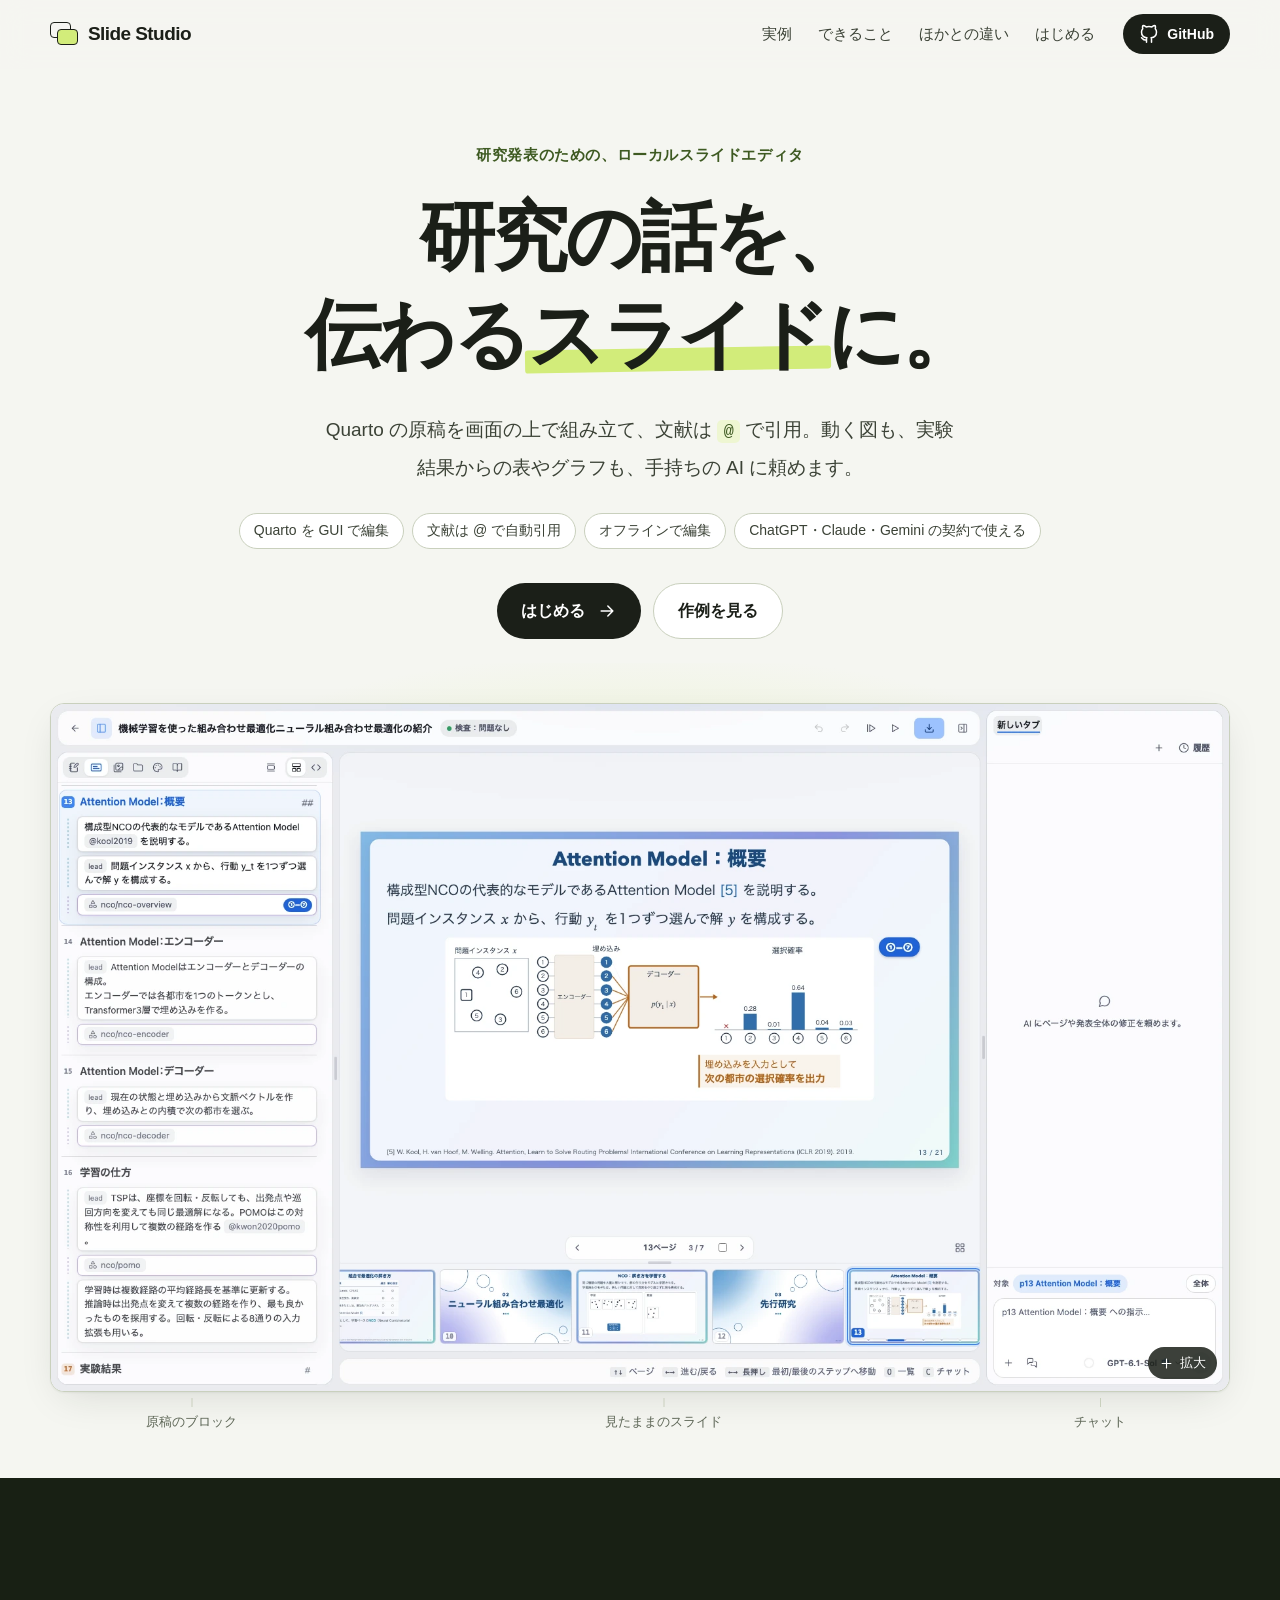
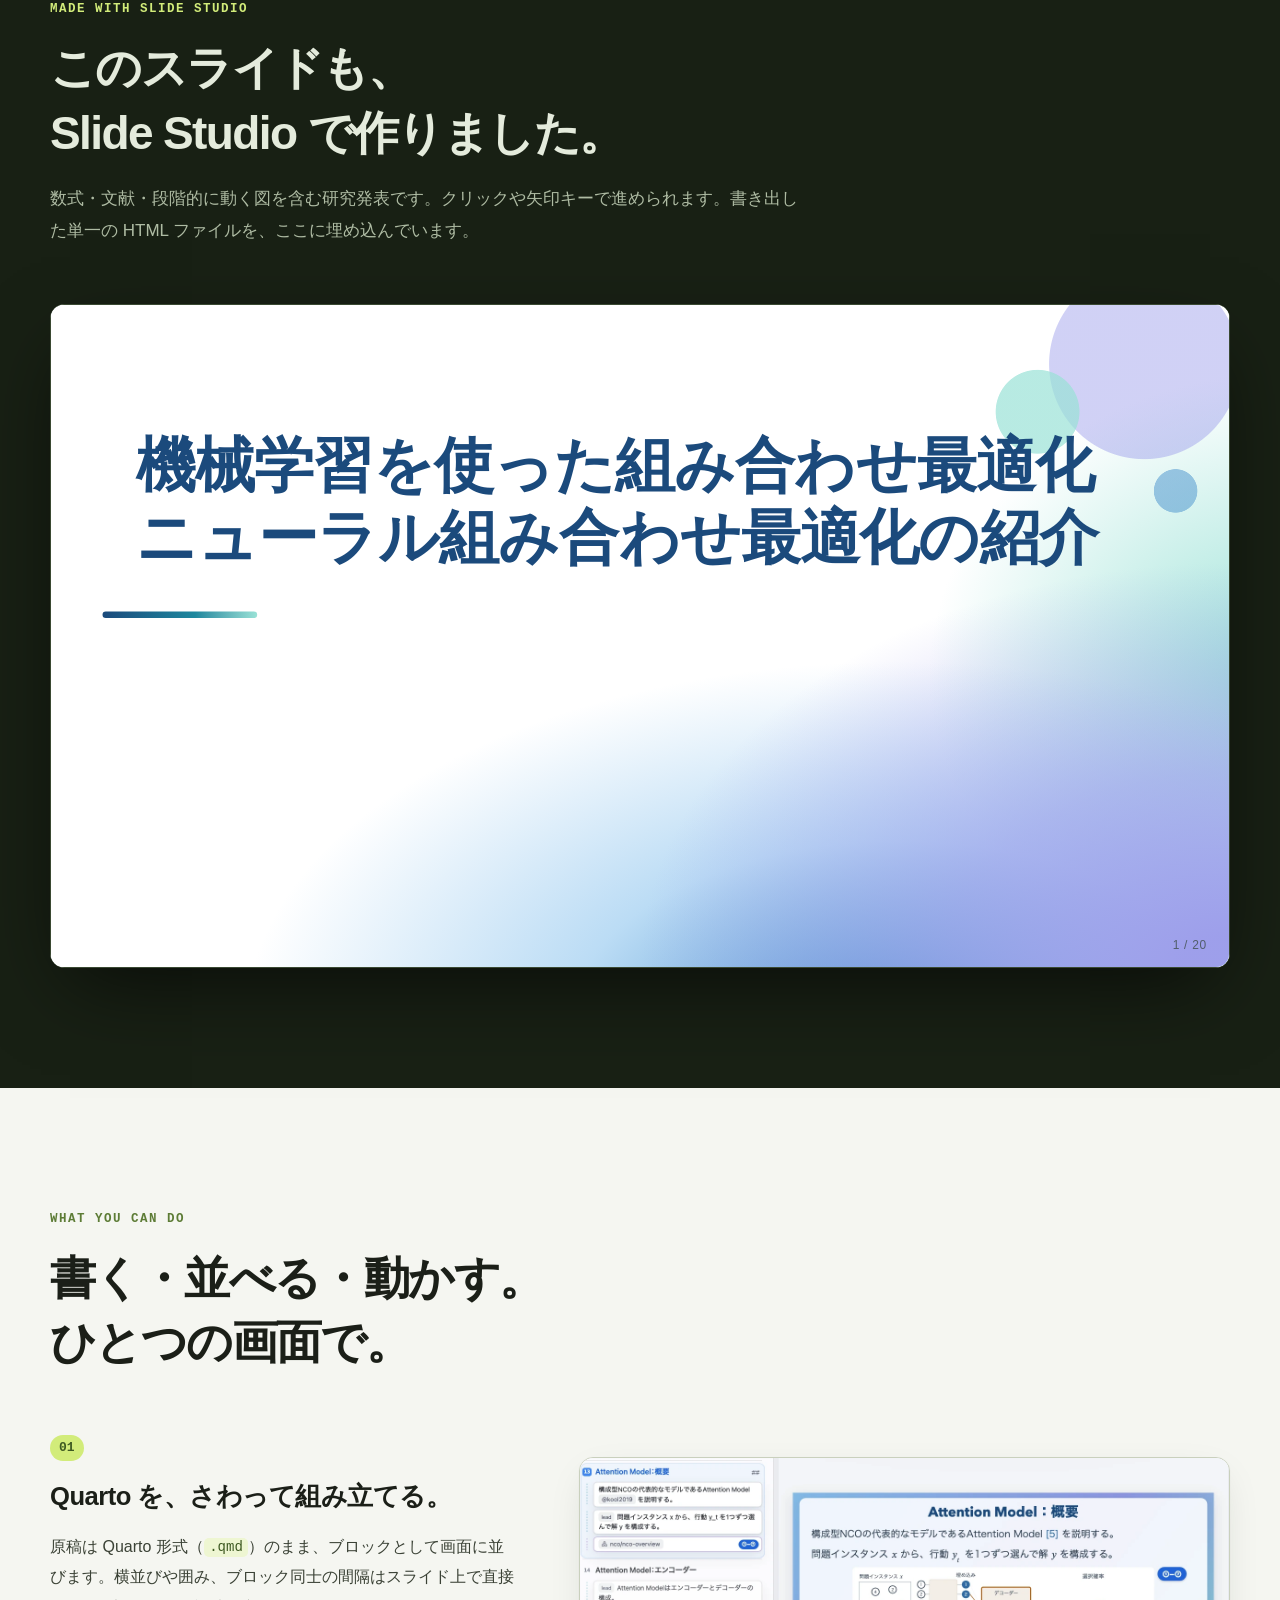
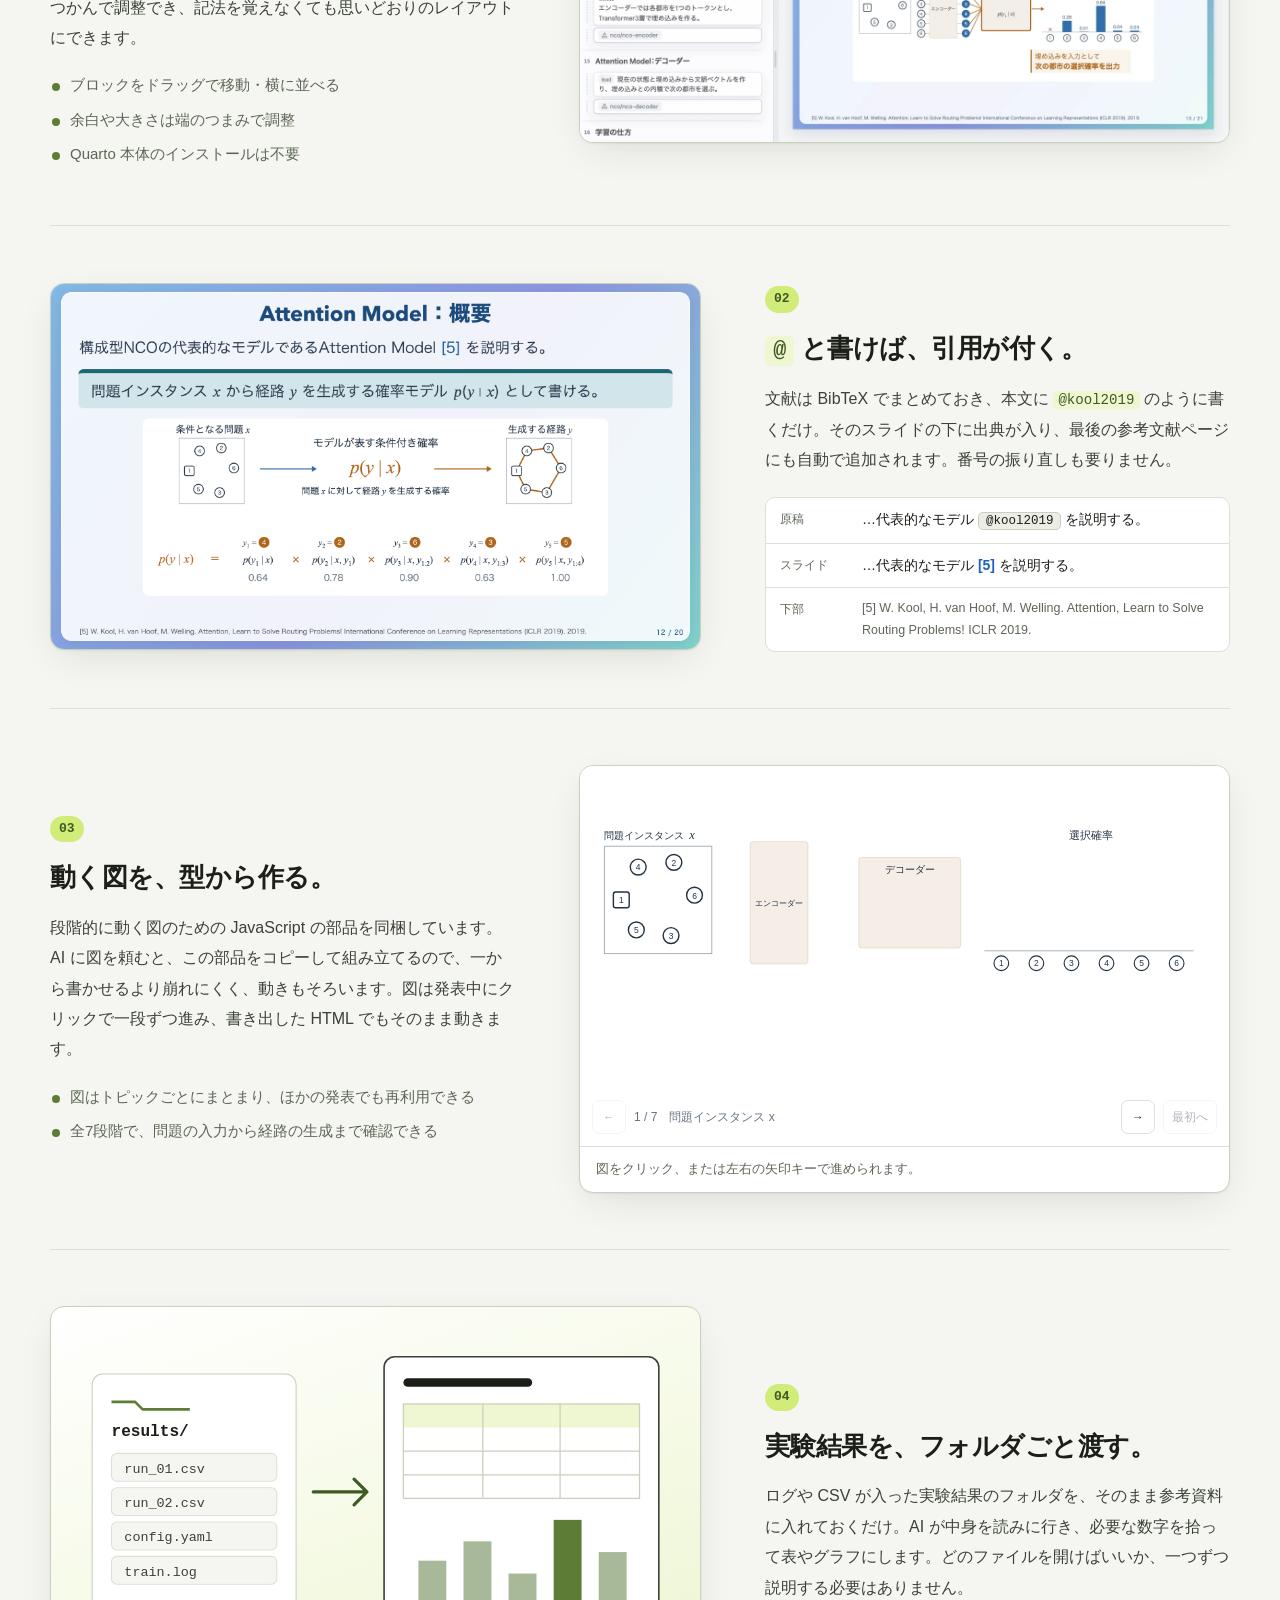
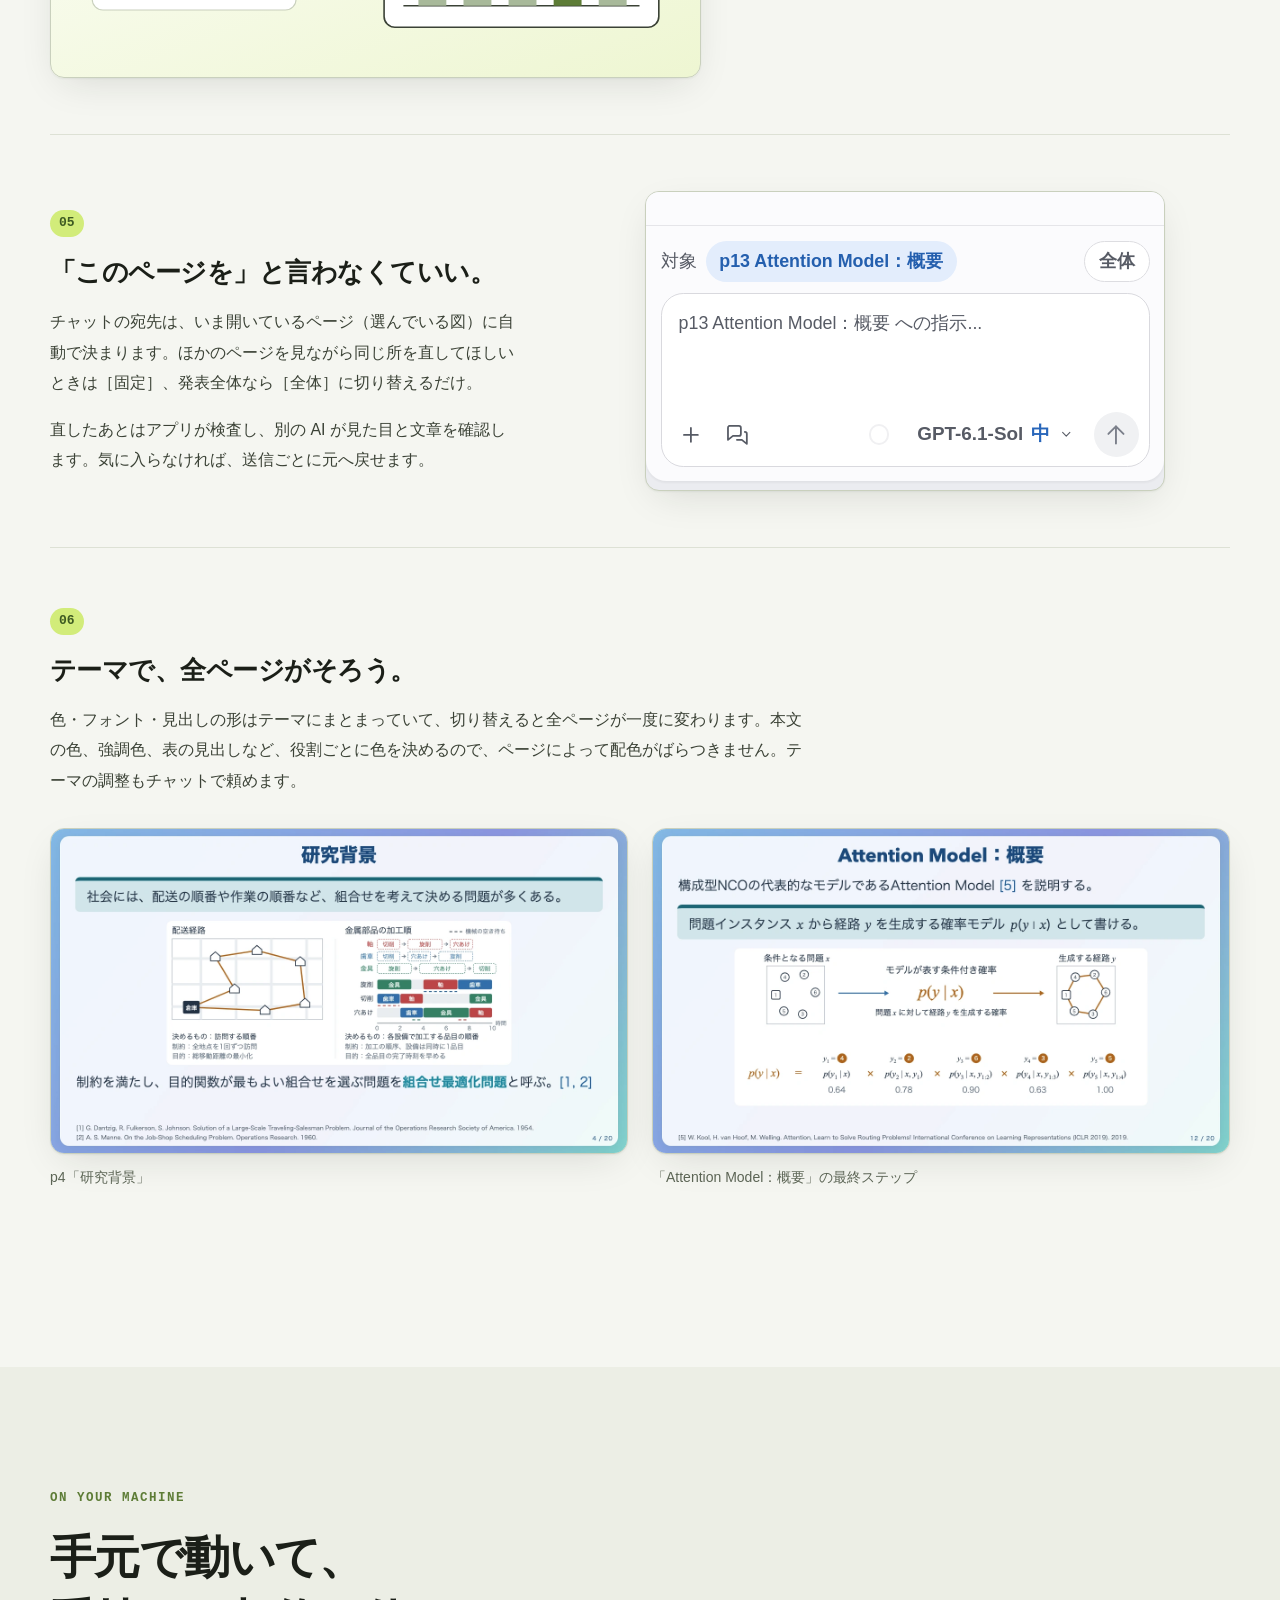
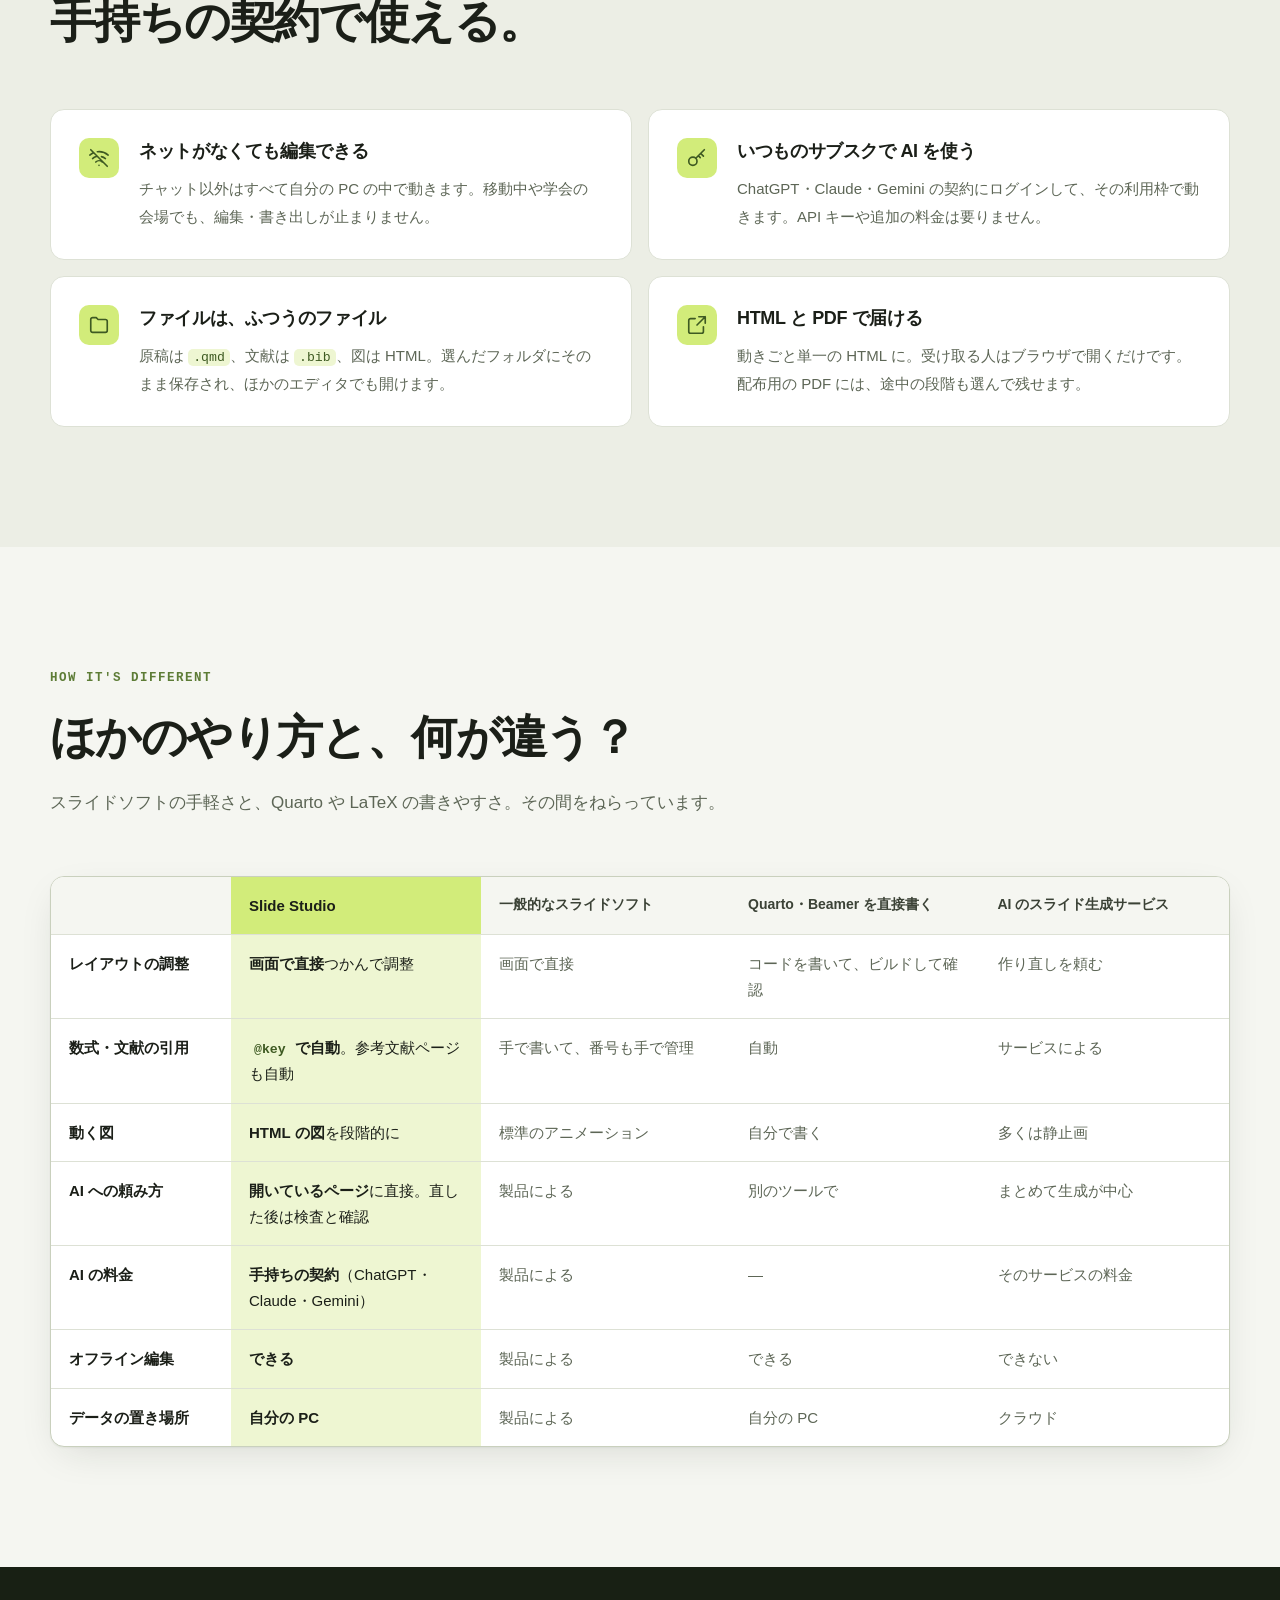
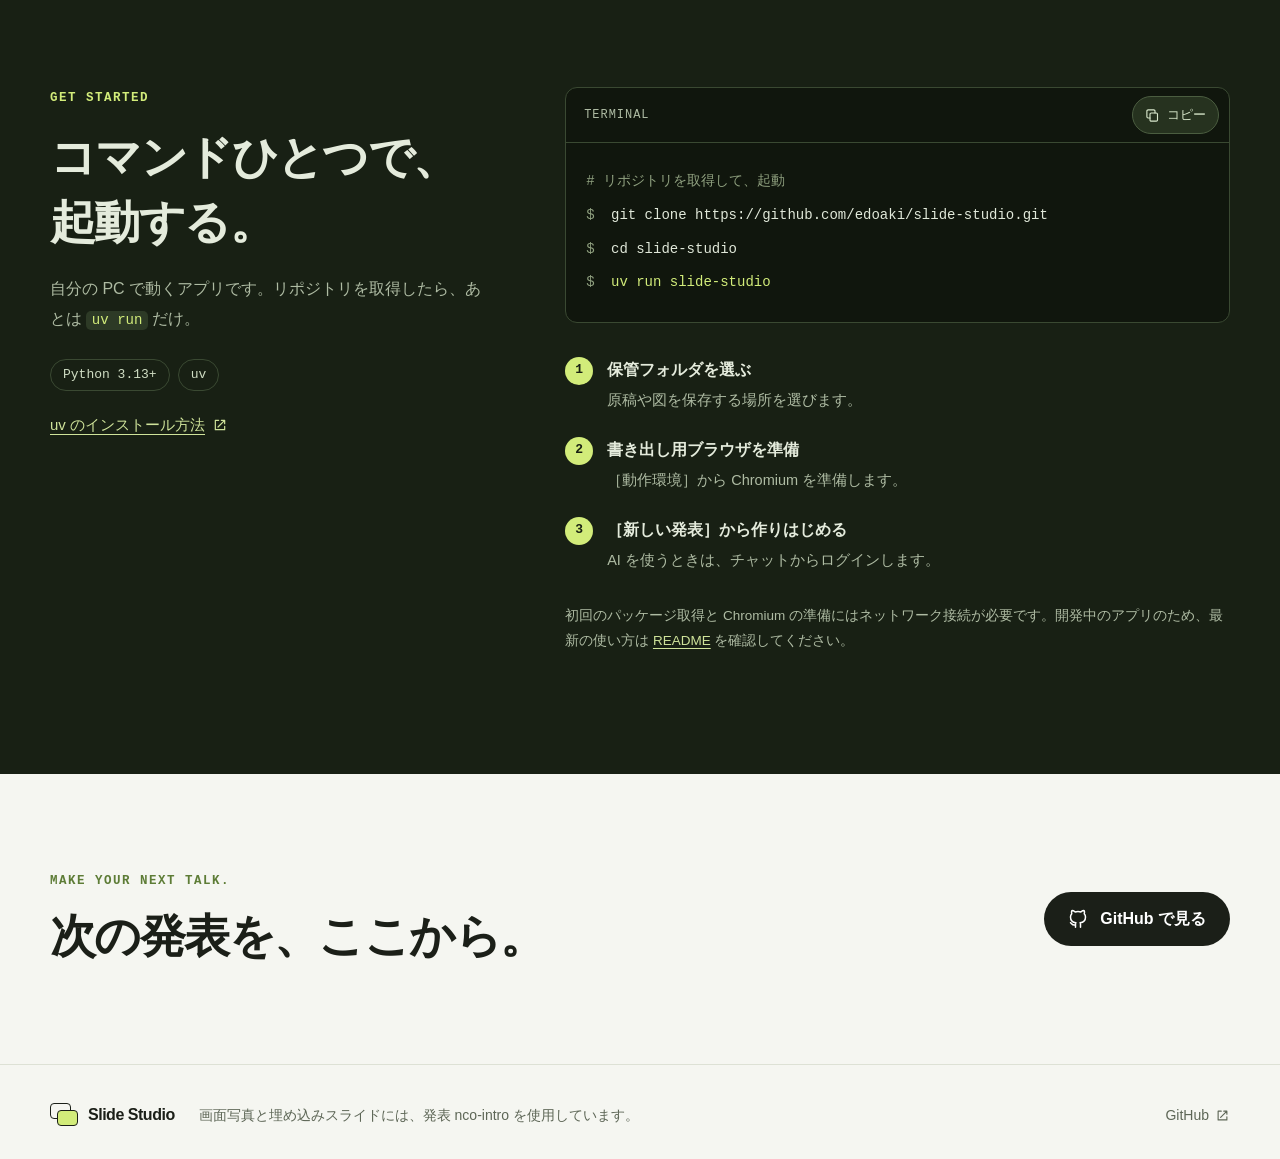
==== commit 84882832: "Improve feature previews with crisp slides and interactive figures" ====
--- a/index.html
+++ b/index.html
@@ -122,8 +122,8 @@
                 <div class="cite-row cite-foot"><span class="cite-label">下部</span><span>[5] W. Kool, H. van Hoof, M. Welling. Attention, Learn to Solve Routing Problems! ICLR 2019.</span></div>
               </div>
             </div>
-            <button class="shot crop" type="button" style="--x:470;--y:520;--cw:930;--ch:200" data-zoom="assets/screenshots/editor.webp" data-caption="本文の @kool2019 が [5] になり、スライドの下に出典が入っています。" aria-label="引用が入ったスライドの画面を拡大">
-              <img src="assets/screenshots/editor.webp" width="1800" height="1050" alt="スライド下部に自動で入った出典" loading="lazy">
+            <button class="shot" type="button" data-zoom="assets/slides/citation-example.webp" data-caption="本文の @kool2019 が [5] になり、スライドの下に出典が入っています。" aria-label="引用が入ったスライドの画面を拡大">
+              <img src="assets/slides/citation-example.webp" width="3840" height="2160" alt="Attention Model：概要のスライド。本文の引用番号 [5] と、下部に自動で入った出典" loading="lazy">
             </button>
           </article>
 
@@ -134,12 +134,13 @@
               <p>段階的に動く図のための JavaScript の部品を同梱しています。AI に図を頼むと、この部品をコピーして組み立てるので、一から書かせるより崩れにくく、動きもそろいます。図は発表中にクリックで一段ずつ進み、書き出した HTML でもそのまま動きます。</p>
               <ul class="feature-list">
                 <li>図はトピックごとにまとまり、ほかの発表でも再利用できる</li>
-                <li>右上の <span class="step-badge">①–⑦</span> は段階の数</li>
+                <li>全7段階で、問題の入力から経路の生成まで確認できる</li>
               </ul>
             </div>
-            <button class="shot crop" type="button" style="--x:600;--y:350;--cw:740;--ch:270" data-zoom="assets/screenshots/editor.webp" data-caption="7 段階で動く HTML の図。上のスライドの 13 ページで実際に動かせます。" aria-label="段階的に動く図の画面を拡大">
-              <img src="assets/screenshots/editor.webp" width="1800" height="1050" alt="エンコーダーとデコーダーを経て選択確率を出す、段階的に動く図" loading="lazy">
-            </button>
+            <figure class="figure-demo">
+              <iframe class="figure-frame" src="assets/figures/nco-overview/index.html" title="構成型NCOの処理：7段階で操作できるHTMLの図" loading="lazy"></iframe>
+              <figcaption>図をクリック、または左右の矢印キーで進められます。</figcaption>
+            </figure>
           </article>
 
           <article class="feature">
@@ -184,20 +185,50 @@
               <p>チャットの宛先は、いま開いているページ（選んでいる図）に自動で決まります。ほかのページを見ながら同じ所を直してほしいときは［固定］、発表全体なら［全体］に切り替えるだけ。</p>
               <p>直したあとはアプリが検査し、別の AI が見た目と文章を確認します。気に入らなければ、送信ごとに元へ戻せます。</p>
             </div>
-            <button class="shot crop crop-tall" type="button" style="--x:1430;--y:840;--cw:360;--ch:210" data-zoom="assets/screenshots/editor.webp" data-caption="入力欄の上に「対象 p13 Attention Model：概要」と、いま開いているページが自動で入っています。" aria-label="チャットの対象表示の画面を拡大">
-              <img src="assets/screenshots/editor.webp" width="1800" height="1050" alt="チャット入力欄の上に表示された、対象ページ p13 と［全体］ボタン" loading="lazy">
-            </button>
-          </article>
-
-          <article class="feature">
+            <div class="chat-preview" role="img" aria-label="チャット入力欄の例。対象は p13 Attention Model：概要。全体ボタン、指示の入力欄、GPT-6.1-Sol のモデル表示が並んでいます。">
+              <div class="chat-preview-top"></div>
+              <div class="chat-preview-panel">
+                <div class="chat-preview-target">
+                  <span>対象</span>
+                  <span class="chat-preview-page">p13 Attention Model：概要</span>
+                  <span class="chat-preview-scope">全体</span>
+                </div>
+                <div class="chat-preview-composer">
+                  <div class="chat-preview-placeholder">p13 Attention Model：概要 への指示...</div>
+                  <div class="chat-preview-toolbar">
+                    <svg class="chat-preview-icon" viewBox="0 0 24 24" aria-hidden="true"><path d="M12 5v14M5 12h14"/></svg>
+                    <svg class="chat-preview-icon chat-preview-comments" viewBox="0 0 24 24" aria-hidden="true"><path d="M4 3h10a2 2 0 0 1 2 2v6a2 2 0 0 1-2 2H8l-5 4V5a2 2 0 0 1 1-2Z"/><path d="M12 17h5l5 4V11a2 2 0 0 0-2-2"/></svg>
+                    <span class="chat-preview-spacer"></span>
+                    <span class="chat-preview-indicator"></span>
+                    <span class="chat-preview-model">GPT-6.1-Sol <span>中</span></span>
+                    <svg class="chat-preview-chevron" viewBox="0 0 24 24" aria-hidden="true"><path d="m6 9 6 6 6-6"/></svg>
+                    <span class="chat-preview-send"><svg viewBox="0 0 24 24" aria-hidden="true"><path d="M12 20V4m-7 7 7-7 7 7"/></svg></span>
+                  </div>
+                </div>
+              </div>
+            </div>
+          </article>
+
+          <article class="feature feature-theme">
             <div class="feature-text">
               <span class="feature-no">06</span>
               <h3>テーマで、全ページがそろう。</h3>
               <p>色・フォント・見出しの形はテーマにまとまっていて、切り替えると全ページが一度に変わります。本文の色、強調色、表の見出しなど、役割ごとに色を決めるので、ページによって配色がばらつきません。テーマの調整もチャットで頼めます。</p>
             </div>
-            <button class="shot crop" type="button" style="--x:10;--y:75;--cw:1780;--ch:740" data-zoom="assets/screenshots/theme.webp" data-caption="テーマのタブ。色を役割ごとに決め、見出しと本文のフォントも選べます。" aria-label="テーマ編集の画面を拡大">
-              <img src="assets/screenshots/theme.webp" width="1800" height="1050" alt="テーマの一覧と、本文・強調色・表などの色を役割ごとに設定する画面" loading="lazy">
-            </button>
+            <div class="theme-examples">
+              <figure>
+                <button class="shot" type="button" data-zoom="assets/slides/theme-background.webp" data-caption="p4「研究背景」。mist テーマを適用した実際のスライドです。" aria-label="p4「研究背景」のスライドを拡大">
+                  <img src="assets/slides/theme-background.webp" width="1280" height="720" alt="研究背景のスライド。本文と配送・作業の順番を表す図に共通のテーマを適用" loading="lazy">
+                </button>
+                <figcaption>p4「研究背景」</figcaption>
+              </figure>
+              <figure>
+                <button class="shot" type="button" data-zoom="assets/slides/theme-attention-overview.webp" data-caption="「Attention Model：概要」の最終ステップ。mist テーマを適用した実際のスライドです。" aria-label="「Attention Model：概要」の最終ステップを拡大">
+                  <img src="assets/slides/theme-attention-overview.webp" width="1280" height="720" alt="Attention Model：概要の最終ステップ。数式と図に研究背景と同じテーマを適用" loading="lazy">
+                </button>
+                <figcaption>「Attention Model：概要」の最終ステップ</figcaption>
+              </figure>
+            </div>
           </article>
         </div>
       </section>
--- a/styles.css
+++ b/styles.css
@@ -97,13 +97,38 @@
 .feature:first-of-type { border-top:0; padding-top:0; }
 .feature:nth-of-type(even) { grid-template-columns:minmax(0,7fr) minmax(0,5fr); }
 .feature:nth-of-type(even) .feature-text { order:2; }
+.feature.feature-theme { display:block; }
+.feature-theme .feature-text { max-width:760px; }
+.theme-examples { display:grid; grid-template-columns:repeat(2,minmax(0,1fr)); gap:24px; margin-top:32px; }
+.theme-examples figcaption { margin-top:10px; font-size:14px; color:var(--muted); }
 .feature-no { display:inline-block; font-family:var(--mono); font-size:13px; font-weight:600; color:var(--green); background:var(--lime); padding:1px 9px; border-radius:999px; margin-bottom:16px; }
 .feature-text p { margin-top:16px; color:var(--ink-2); }
 .feature-list { margin:18px 0 0; padding:0; list-style:none; display:grid; gap:6px; font-size:15px; color:var(--muted); }
 .feature-list li { position:relative; padding-left:20px; }
 .feature-list li::before { content:""; position:absolute; left:2px; top:.8em; width:8px; height:8px; border-radius:50%; background:var(--green-2); }
 .step-badge { display:inline-block; padding:0 8px; border-radius:999px; background:#1f5fbf; color:#fff; font-size:12px; font-weight:700; line-height:1.8; }
-.crop-tall { max-width:520px; justify-self:center; }
+.chat-preview { container-type:inline-size; width:100%; max-width:520px; min-width:0; justify-self:center; overflow:hidden; border:1px solid var(--line-2); border-radius:var(--radius); background:#ebecf0; box-shadow:var(--shadow); font-family:Arial,"Hiragino Kaku Gothic ProN","Yu Gothic",sans-serif; color:#575b65; }
+.chat-preview-top { height:6.6cqw; background:#fbfbfd; border-bottom:1px solid #e5e5e9; }
+.chat-preview-panel { padding:2.9cqw 2.8cqw 2.8cqw; margin-bottom:1.8cqw; border-radius:0 0 4cqw 4cqw; background:#fbfbfd; box-shadow:0 2px 2px #2425300c; font-size:3.45cqw; line-height:1.4; }
+.chat-preview-target { display:flex; align-items:center; gap:1.8cqw; margin-bottom:2.2cqw; white-space:nowrap; }
+.chat-preview-page { overflow:hidden; text-overflow:ellipsis; padding:1.5cqw 2.6cqw; border-radius:999px; background:#e3edfc; color:#245fae; font-weight:700; }
+.chat-preview-scope { margin-left:auto; padding:1.3cqw 2.7cqw; border:1px solid #dddde1; border-radius:999px; background:#fff; font-weight:700; }
+.chat-preview-composer { display:flex; flex-direction:column; justify-content:space-between; height:33.5cqw; padding:3.3cqw 1.8cqw 1.6cqw 3.3cqw; border:1px solid #d9d9de; border-radius:4.3cqw; background:#fff; }
+.chat-preview-placeholder { overflow:hidden; text-overflow:ellipsis; white-space:nowrap; }
+.chat-preview-toolbar { display:flex; align-items:center; gap:1.8cqw; }
+.chat-preview-icon, .chat-preview-chevron, .chat-preview-send svg { flex-shrink:0; fill:none; stroke:currentColor; stroke-width:1.8; stroke-linecap:round; stroke-linejoin:round; }
+.chat-preview-icon { width:4.6cqw; height:4.6cqw; }
+.chat-preview-comments { margin-left:2.6cqw; }
+.chat-preview-spacer { flex:1; }
+.chat-preview-indicator { width:4cqw; height:4cqw; margin-right:3.6cqw; border:2px solid #f0f0f2; border-radius:50%; }
+.chat-preview-model { flex-shrink:0; font-size:3.65cqw; font-weight:700; white-space:nowrap; }
+.chat-preview-model span { margin-left:.5cqw; color:#2866ba; }
+.chat-preview-chevron { width:2.8cqw; height:2.8cqw; }
+.chat-preview-send { display:grid; place-items:center; width:8.8cqw; height:8.8cqw; margin-left:2cqw; border-radius:50%; background:#f0f1f3; color:#7c808b; }
+.chat-preview-send svg { width:5cqw; height:5cqw; }
+.figure-demo { min-width:0; overflow:hidden; border:1px solid var(--line-2); border-radius:var(--radius); background:#fff; box-shadow:var(--shadow); }
+.figure-frame { display:block; width:100%; height:380px; border:0; }
+.figure-demo figcaption { padding:10px 16px; border-top:1px solid var(--line); font-size:13px; color:var(--muted); }
 
 .cite-demo { margin-top:22px; border:1px solid var(--line); border-radius:10px; background:var(--card); font-size:14px; line-height:1.7; overflow:hidden; }
 .cite-row { display:grid; grid-template-columns:72px 1fr; gap:10px; padding:10px 14px; border-top:1px solid var(--line); }
@@ -210,6 +235,8 @@
   .hero-callouts { display:none; }
 }
 @media (max-width:720px) {
+  .theme-examples { grid-template-columns:minmax(0,1fr); }
+  .figure-frame { height:280px; }
   .container { width:calc(100% - 32px); }
   .section { padding-block:68px; }
   .desktop-nav { display:none; }
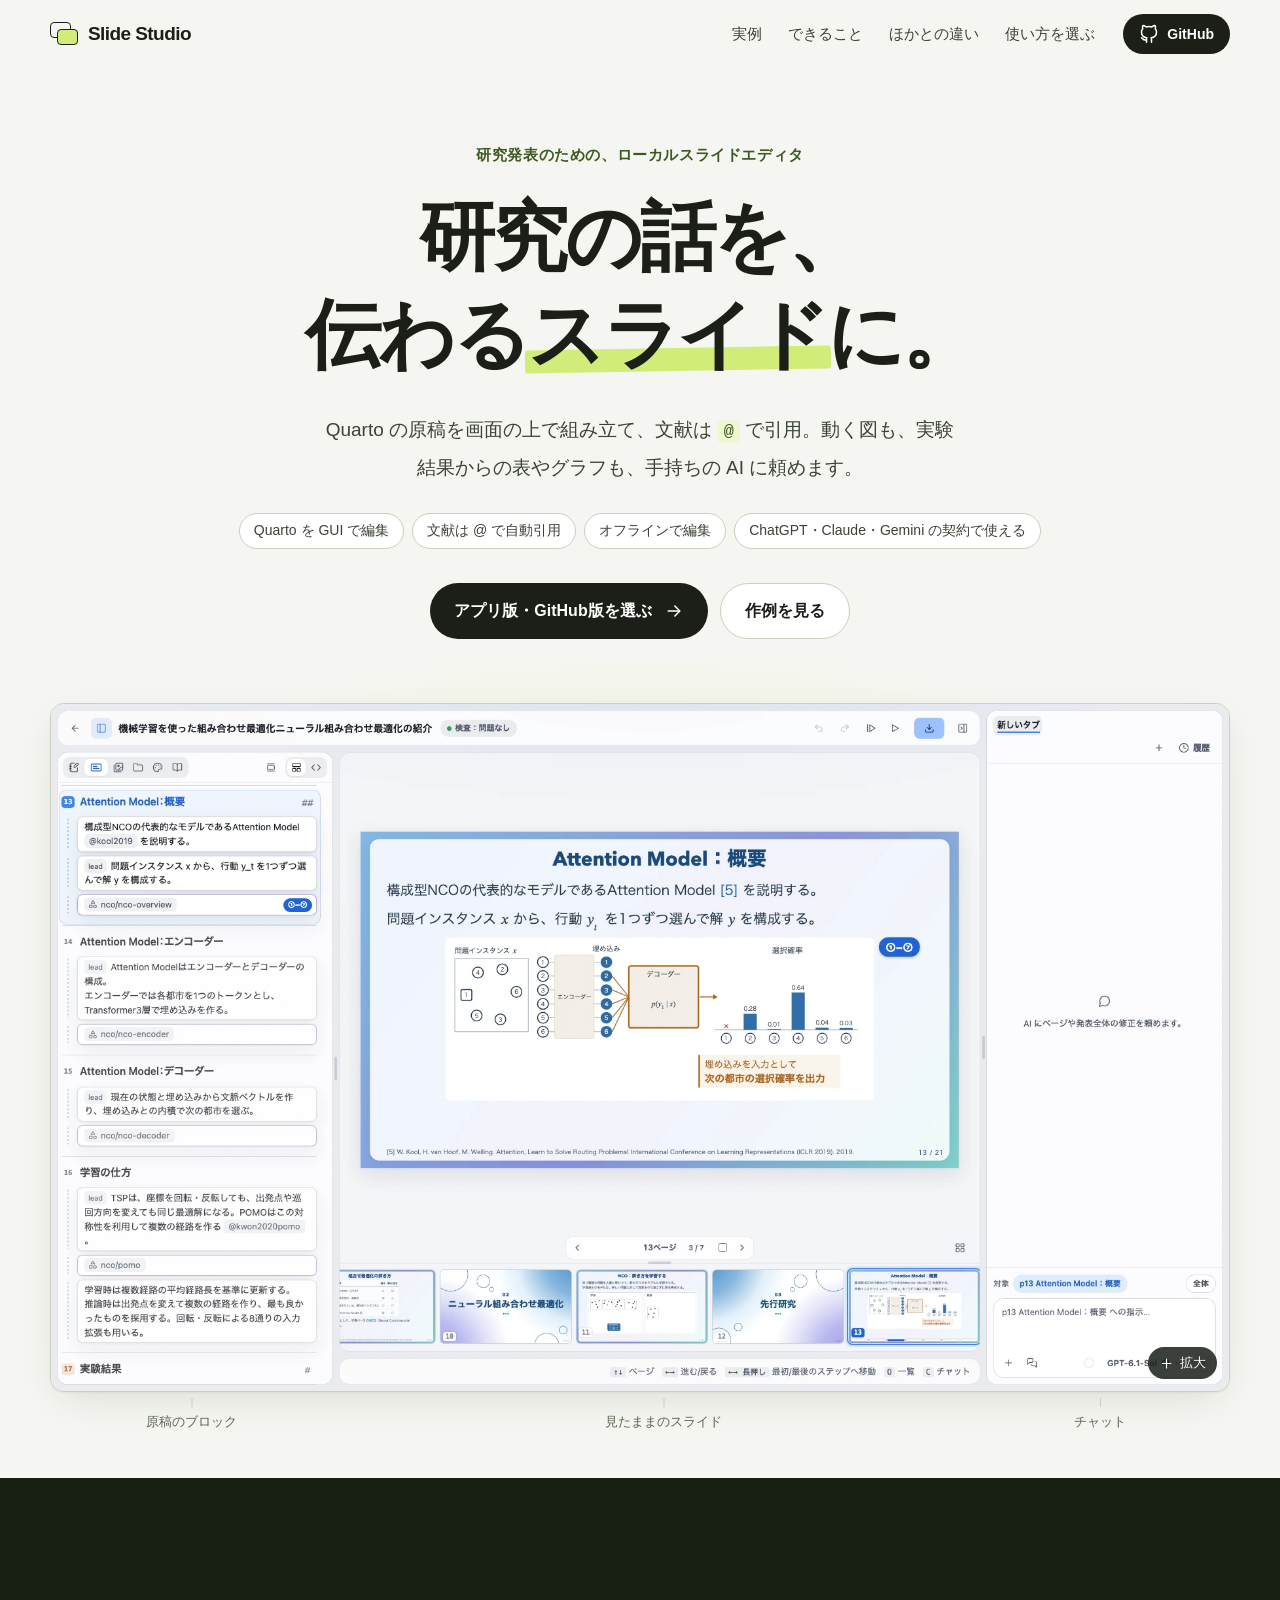
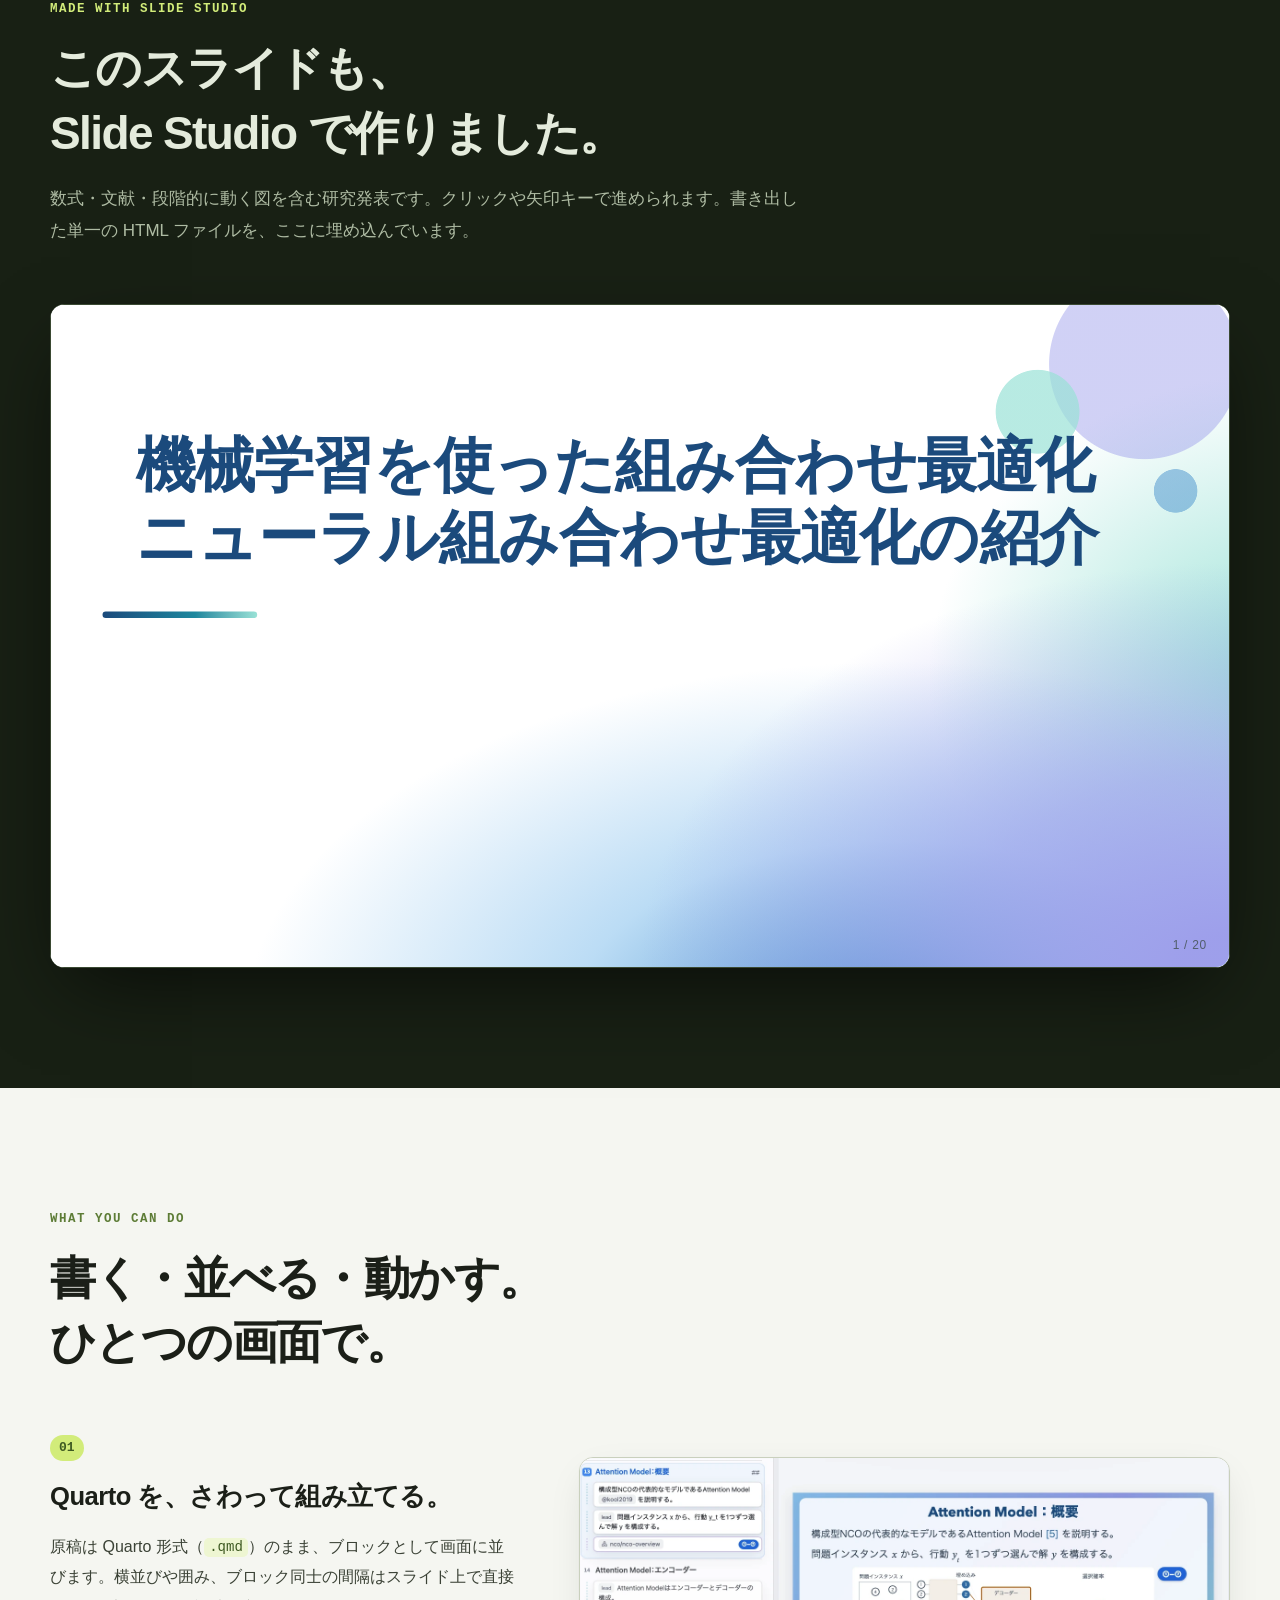
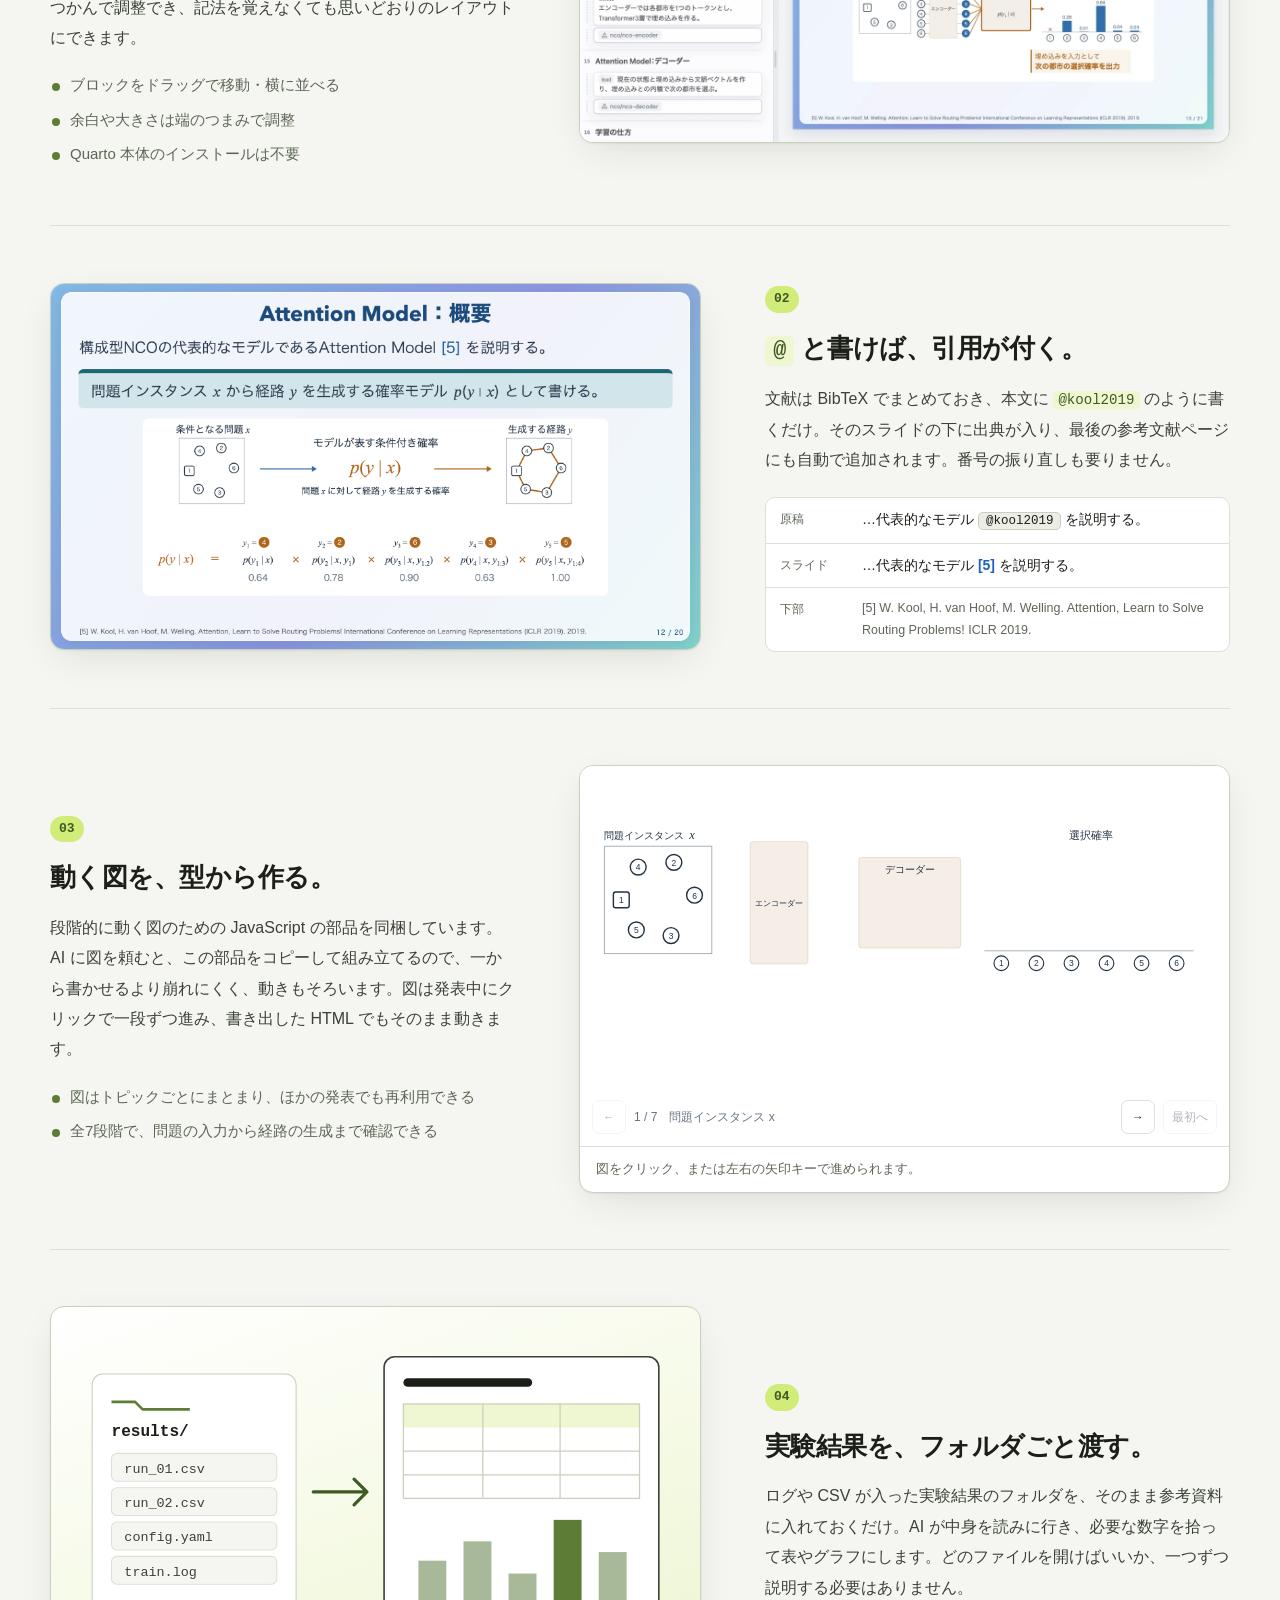
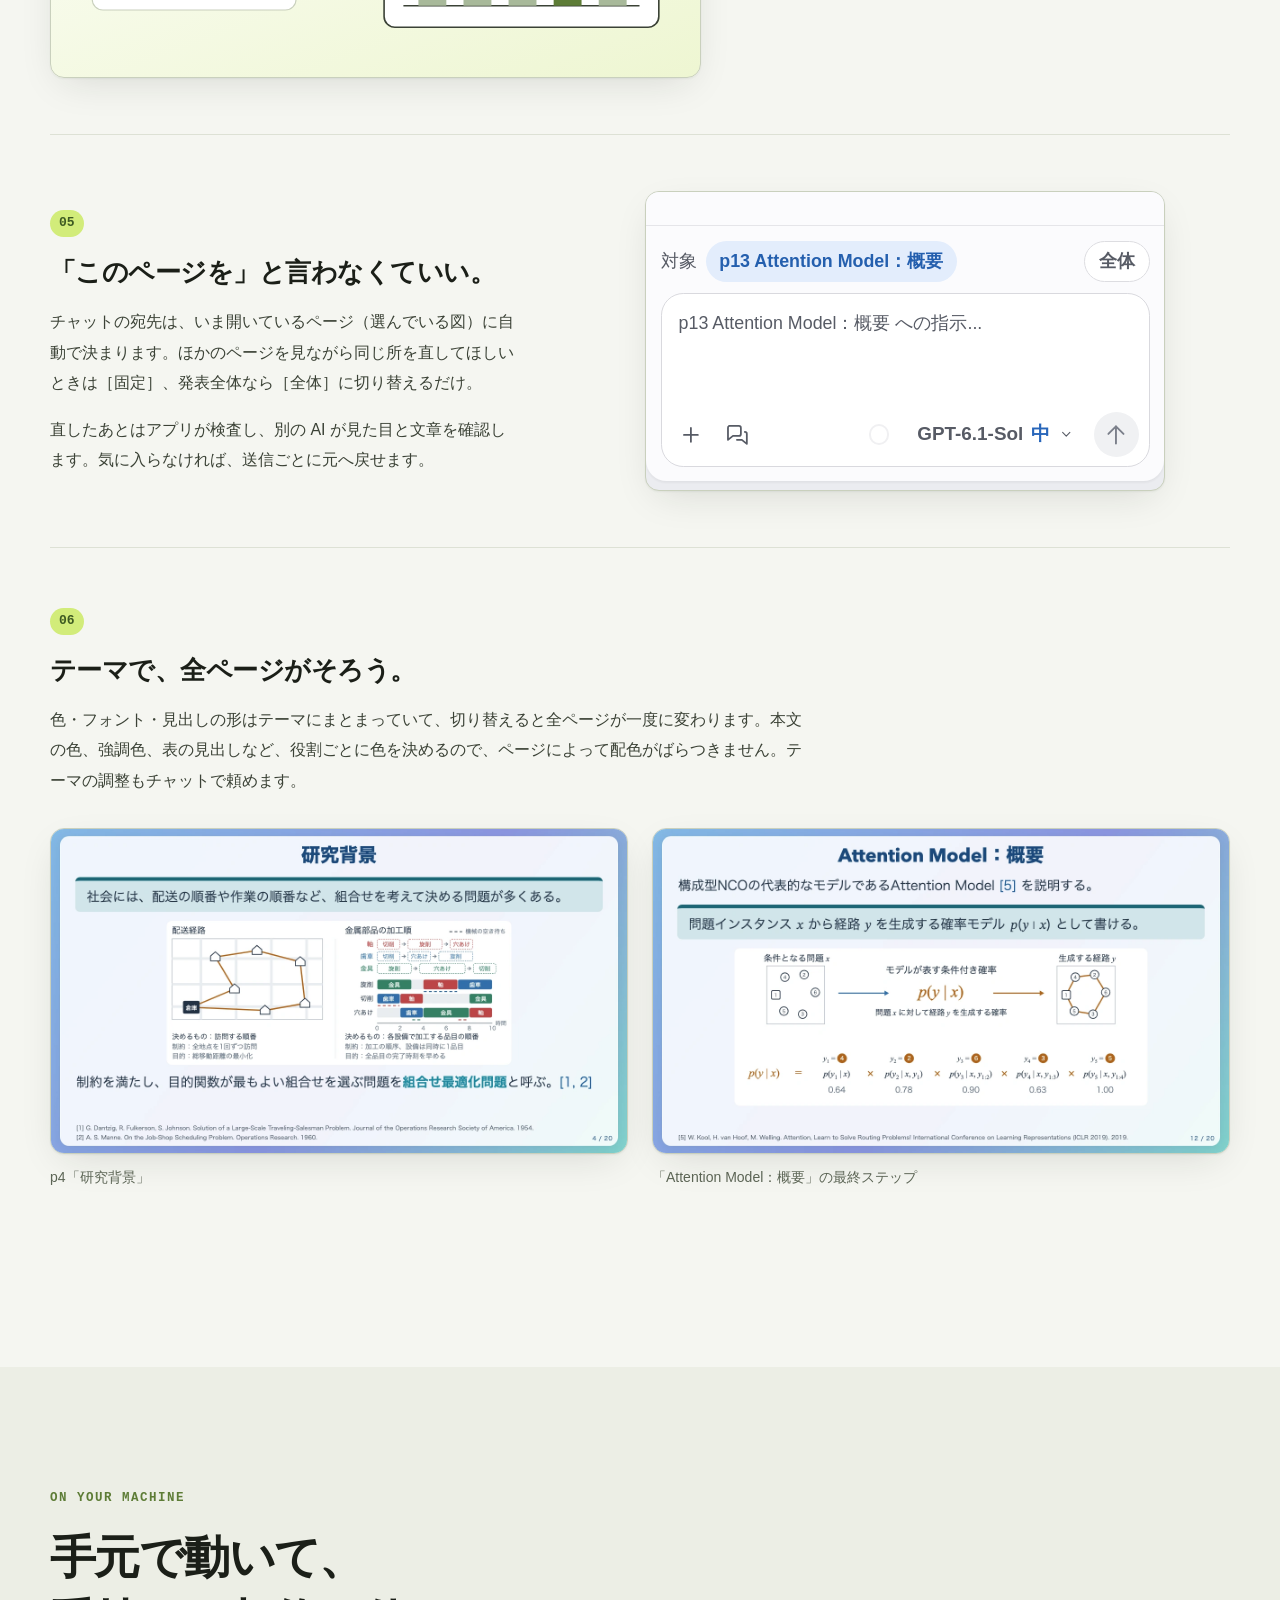
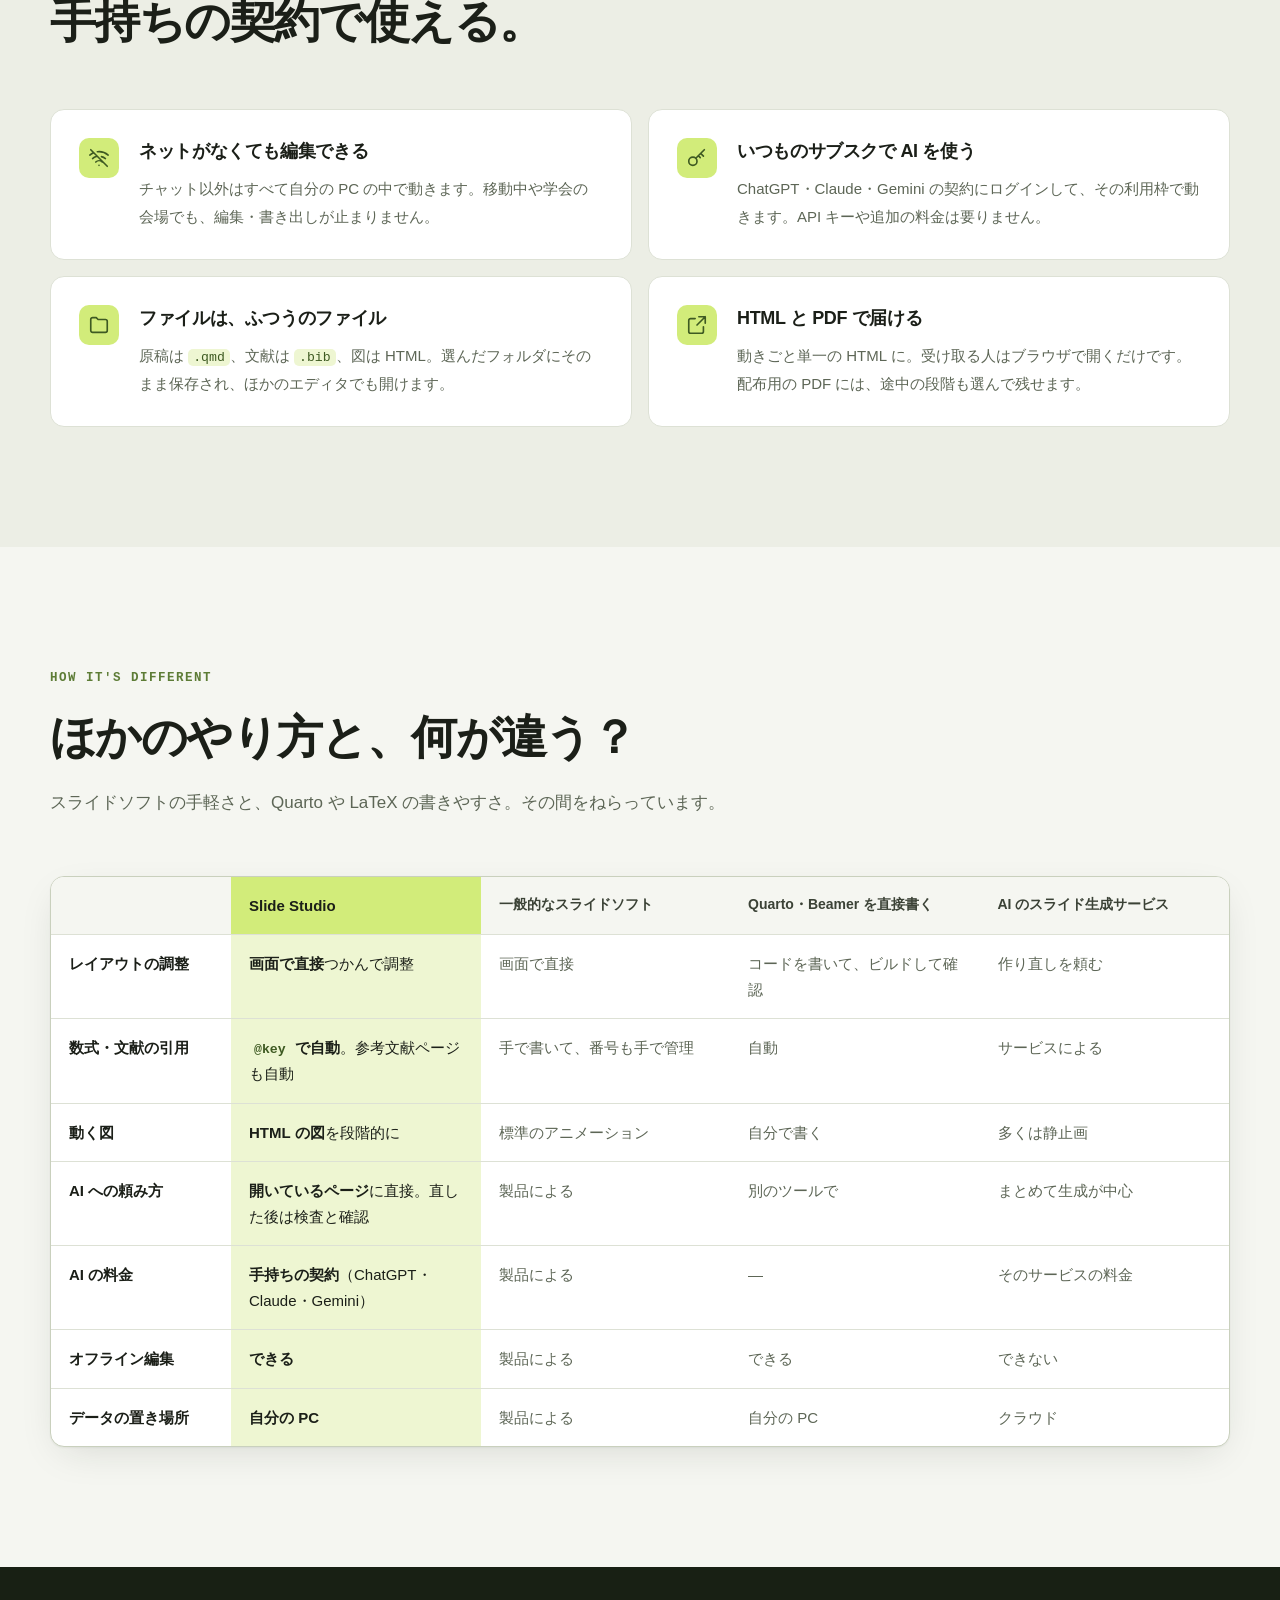
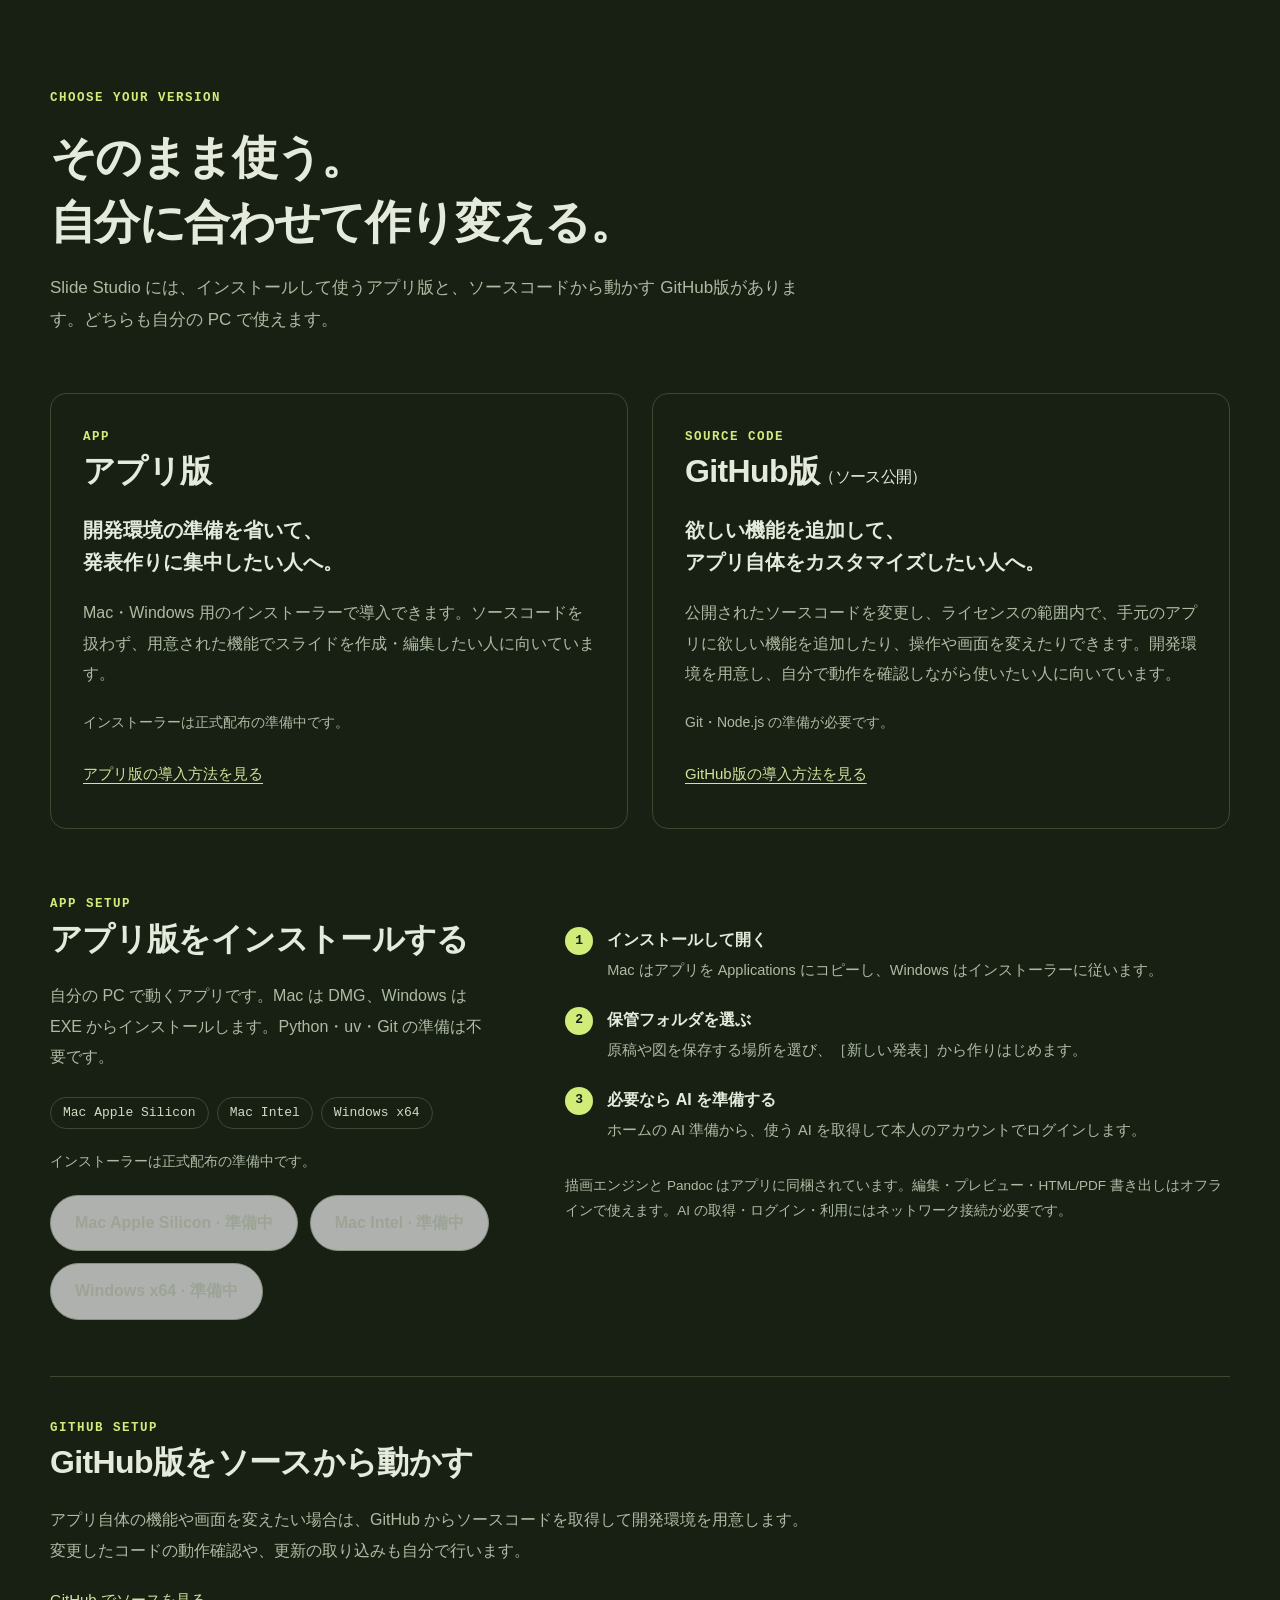
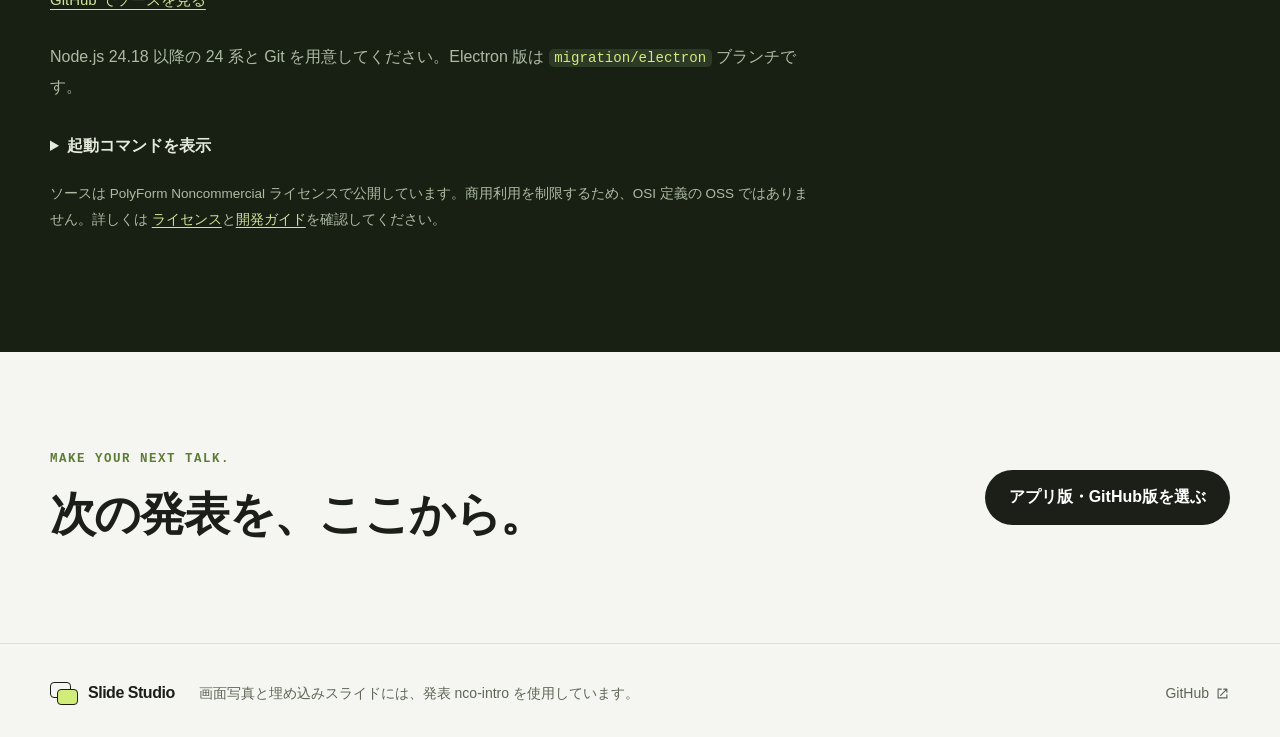
==== commit 57638673: "Present app and GitHub editions with audience and setup guidance" ====
--- a/index.html
+++ b/index.html
@@ -33,7 +33,7 @@
       <div class="container header-inner">
         <a class="brand" href="#" aria-label="Slide Studio トップへ"><span class="brand-mark" aria-hidden="true"><span></span><span></span></span>Slide Studio</a>
         <nav class="desktop-nav" aria-label="メインナビゲーション">
-          <a href="#slides">実例</a><a href="#features">できること</a><a href="#compare">ほかとの違い</a><a href="#start">はじめる</a>
+          <a href="#slides">実例</a><a href="#features">できること</a><a href="#compare">ほかとの違い</a><a href="#start">使い方を選ぶ</a>
         </nav>
         <a class="header-start" href="https://github.com/edoaki/slide-studio" target="_blank" rel="noopener noreferrer"><svg class="icon"><use href="#i-github"/></svg><span>GitHub</span></a>
       </div>
@@ -54,7 +54,7 @@
               <li>ChatGPT・Claude・Gemini の契約で使える</li>
             </ul>
             <div class="hero-actions">
-              <a class="button button-primary" href="#start">はじめる <svg class="icon"><use href="#i-arrow"/></svg></a>
+              <a class="button button-primary" href="#start">アプリ版・GitHub版を選ぶ <svg class="icon"><use href="#i-arrow"/></svg></a>
               <a class="button button-ghost" href="#slides">作例を見る</a>
             </div>
           </div>
@@ -293,30 +293,72 @@
       </section>
 
       <!-- START -->
-      <section class="start section" id="start" aria-labelledby="start-heading"><div class="container start-layout">
+      <section class="start section" id="start" aria-labelledby="start-heading"><div class="container">
+        <div class="section-head">
+          <p class="kicker">CHOOSE YOUR VERSION</p>
+          <h2 id="start-heading">そのまま使う。<br>自分に合わせて作り変える。</h2>
+          <p class="section-lead">Slide Studio には、インストールして使うアプリ版と、ソースコードから動かす GitHub版があります。どちらも自分の PC で使えます。</p>
+        </div>
+        <div class="version-options">
+          <article class="version-card" aria-labelledby="app-version-heading">
+            <p class="kicker">APP</p>
+            <h3 id="app-version-heading">アプリ版</h3>
+            <p class="version-audience">開発環境の準備を省いて、<br>発表作りに集中したい人へ。</p>
+            <p>Mac・Windows 用のインストーラーで導入できます。ソースコードを扱わず、用意された機能でスライドを作成・編集したい人に向いています。</p>
+            <p class="version-status">インストーラーは正式配布の準備中です。</p>
+            <a class="inline-link" href="#app-start">アプリ版の導入方法を見る</a>
+          </article>
+          <article class="version-card" aria-labelledby="github-version-heading">
+            <p class="kicker">SOURCE CODE</p>
+            <h3 id="github-version-heading">GitHub版<span>（ソース公開）</span></h3>
+            <p class="version-audience">欲しい機能を追加して、<br>アプリ自体をカスタマイズしたい人へ。</p>
+            <p>公開されたソースコードを変更し、ライセンスの範囲内で、手元のアプリに欲しい機能を追加したり、操作や画面を変えたりできます。開発環境を用意し、自分で動作を確認しながら使いたい人に向いています。</p>
+            <p class="version-status">Git・Node.js の準備が必要です。</p>
+            <a class="inline-link" href="#github-start">GitHub版の導入方法を見る</a>
+          </article>
+        </div>
+        <div class="start-layout" id="app-start">
         <div class="start-intro">
-          <p class="kicker">GET STARTED</p>
-          <h2 id="start-heading">コマンドひとつで、<br>起動する。</h2>
-          <p>自分の PC で動くアプリです。リポジトリを取得したら、あとは <code>uv run</code> だけ。</p>
-          <div class="requirements"><span>Python 3.13+</span><span>uv</span></div>
-          <a class="inline-link" href="https://docs.astral.sh/uv/getting-started/installation/" target="_blank" rel="noopener noreferrer">uv のインストール方法 <svg class="icon"><use href="#i-external"/></svg></a>
+          <p class="kicker">APP SETUP</p>
+          <h3>アプリ版をインストールする</h3>
+          <p>自分の PC で動くアプリです。Mac は DMG、Windows は EXE からインストールします。Python・uv・Git の準備は不要です。</p>
+          <div class="requirements"><span>Mac Apple Silicon</span><span>Mac Intel</span><span>Windows x64</span></div>
+          <p class="setup-note" id="download-status">インストーラーは正式配布の準備中です。</p>
+          <div class="download-options" aria-label="アプリのダウンロード">
+            <button class="button button-ghost" data-download="mac-arm64" disabled>Mac Apple Silicon · 準備中</button>
+            <button class="button button-ghost" data-download="mac-x64" disabled>Mac Intel · 準備中</button>
+            <button class="button button-ghost" data-download="win-x64" disabled>Windows x64 · 準備中</button>
+          </div>
         </div>
         <div class="start-instructions">
-          <div class="terminal"><div class="terminal-header"><span>TERMINAL</span><button id="copy-command" class="copy-button" type="button" aria-label="導入コマンドをコピー"><svg class="icon"><use href="#i-copy"/></svg><span>コピー</span></button></div><pre><code><span class="code-comment"># リポジトリを取得して、起動</span>
-<span class="code-prompt">$</span> git clone https://github.com/edoaki/slide-studio.git
+          <ol class="first-steps">
+            <li><span>1</span><div><strong>インストールして開く</strong><p>Mac はアプリを Applications にコピーし、Windows はインストーラーに従います。</p></div></li>
+            <li><span>2</span><div><strong>保管フォルダを選ぶ</strong><p>原稿や図を保存する場所を選び、［新しい発表］から作りはじめます。</p></div></li>
+            <li><span>3</span><div><strong>必要なら AI を準備する</strong><p>ホームの AI 準備から、使う AI を取得して本人のアカウントでログインします。</p></div></li>
+          </ol>
+          <p class="setup-note">描画エンジンと Pandoc はアプリに同梱されています。編集・プレビュー・HTML/PDF 書き出しはオフラインで使えます。AI の取得・ログイン・利用にはネットワーク接続が必要です。</p>
+        </div>
+        </div>
+        <div class="github-start" id="github-start" aria-labelledby="github-start-heading">
+          <p class="kicker">GITHUB SETUP</p>
+          <h3 id="github-start-heading">GitHub版をソースから動かす</h3>
+          <p>アプリ自体の機能や画面を変えたい場合は、GitHub からソースコードを取得して開発環境を用意します。変更したコードの動作確認や、更新の取り込みも自分で行います。</p>
+          <a class="inline-link" href="https://github.com/edoaki/slide-studio/tree/migration/electron" target="_blank" rel="noopener noreferrer">GitHub でソースを見る</a>
+          <p>Node.js 24.18 以降の 24 系と Git を用意してください。Electron 版は <code>migration/electron</code> ブランチです。</p>
+          <details class="source-start"><summary>起動コマンドを表示</summary>
+            <div class="terminal"><div class="terminal-header"><span>TERMINAL</span><button id="copy-command" class="copy-button" type="button" aria-label="導入コマンドをコピー"><svg class="icon"><use href="#i-copy"/></svg><span>コピー</span></button></div><pre><code><span class="code-comment"># Electron 版を取得して、起動</span>
+<span class="code-prompt">$</span> git clone --branch migration/electron https://github.com/edoaki/slide-studio.git
 <span class="code-prompt">$</span> cd slide-studio
-<span class="code-prompt">$</span> <span class="code-highlight">uv run slide-studio</span></code></pre></div>
-          <p id="copy-status" class="sr-only" role="status" aria-live="polite"></p>
-          <ol class="first-steps">
-            <li><span>1</span><div><strong>保管フォルダを選ぶ</strong><p>原稿や図を保存する場所を選びます。</p></div></li>
-            <li><span>2</span><div><strong>書き出し用ブラウザを準備</strong><p>［動作環境］から Chromium を準備します。</p></div></li>
-            <li><span>3</span><div><strong>［新しい発表］から作りはじめる</strong><p>AI を使うときは、チャットからログインします。</p></div></li>
-          </ol>
-          <p class="setup-note">初回のパッケージ取得と Chromium の準備にはネットワーク接続が必要です。開発中のアプリのため、最新の使い方は <a href="https://github.com/edoaki/slide-studio#readme" target="_blank" rel="noopener noreferrer">README</a> を確認してください。</p>
+<span class="code-prompt">$</span> npm install
+<span class="code-prompt">$</span> <span class="code-highlight">npm start</span></code></pre></div>
+            <p id="copy-status" class="sr-only" role="status" aria-live="polite"></p>
+            <p><code>npm run browser</code> では、同じローカルアプリの編集画面をブラウザーで開けます。このサイト上で動くクラウドサービスではありません。</p>
+          </details>
+          <p class="setup-note">ソースは PolyForm Noncommercial ライセンスで公開しています。商用利用を制限するため、OSI 定義の OSS ではありません。詳しくは <a href="https://github.com/edoaki/slide-studio/blob/migration/electron/LICENSE">ライセンス</a>と<a href="https://github.com/edoaki/slide-studio/blob/migration/electron/CONTRIBUTING.md">開発ガイド</a>を確認してください。</p>
         </div>
       </div></section>
 
-      <section class="closing container"><div><p class="kicker">MAKE YOUR NEXT TALK.</p><h2>次の発表を、ここから。</h2></div><a class="button button-primary" href="https://github.com/edoaki/slide-studio" target="_blank" rel="noopener noreferrer"><svg class="icon"><use href="#i-github"/></svg> GitHub で見る</a></section>
+      <section class="closing container"><div><p class="kicker">MAKE YOUR NEXT TALK.</p><h2>次の発表を、ここから。</h2></div><a class="button button-primary" href="#start">アプリ版・GitHub版を選ぶ</a></section>
     </main>
 
     <footer class="site-footer"><div class="container footer-inner"><a class="brand" href="#"><span class="brand-mark" aria-hidden="true"><span></span><span></span></span>Slide Studio</a><p>画面写真と埋め込みスライドには、発表 nco-intro を使用しています。</p><a href="https://github.com/edoaki/slide-studio" target="_blank" rel="noopener noreferrer">GitHub <svg class="icon"><use href="#i-external"/></svg></a></div></footer>
--- a/styles.css
+++ b/styles.css
@@ -253,3 +253,29 @@
   .terminal pre { font-size:13px; padding:18px 16px; }
 }
 @media (prefers-reduced-motion:reduce) { html { scroll-behavior:auto; } *,*::before,*::after { animation-duration:.01ms!important; transition-duration:.01ms!important; } }
+
+.download-options { display:flex; flex-wrap:wrap; gap:12px; margin-top:20px; }
+.download-options button:disabled { opacity:.65; cursor:default; }
+.source-start { margin-top:28px; }
+.source-start summary { cursor:pointer; font-weight:700; }
+.source-start p { line-height:1.8; }
+.source-start .terminal { margin-top:16px; }
+
+/* App and source distribution choices */
+.start .section-lead { color:var(--night-muted); }
+.version-options { display:grid; grid-template-columns:repeat(2,minmax(0,1fr)); gap:24px; margin-bottom:64px; }
+.version-card { display:flex; flex-direction:column; align-items:flex-start; padding:32px; border:1px solid var(--night-line); border-radius:16px; }
+.version-card h3, .start-intro h3, .github-start h3 { font-size:clamp(24px,3vw,32px); line-height:1.4; }
+.version-card h3 span { display:inline-block; font-size:16px; font-weight:400; }
+.version-card > p:not(.kicker) { margin-top:20px; color:var(--night-muted); font-size:16px; line-height:1.9; }
+.version-card > p.version-audience { color:var(--night-text); font-size:20px; font-weight:650; line-height:1.6; }
+.version-card > p.version-status { margin-bottom:16px; font-size:14px; }
+.version-card .inline-link { margin-top:auto; }
+#app-start, #github-start { scroll-margin-top:100px; }
+.github-start { margin-top:56px; padding-top:40px; border-top:1px solid var(--night-line); }
+.github-start > p:not(.kicker) { max-width:760px; margin-top:20px; color:var(--night-muted); line-height:1.9; }
+.github-start .source-start { max-width:900px; }
+@media (max-width:720px) {
+  .version-options { grid-template-columns:minmax(0,1fr); gap:20px; margin-bottom:48px; }
+  .version-card { padding:24px; }
+}
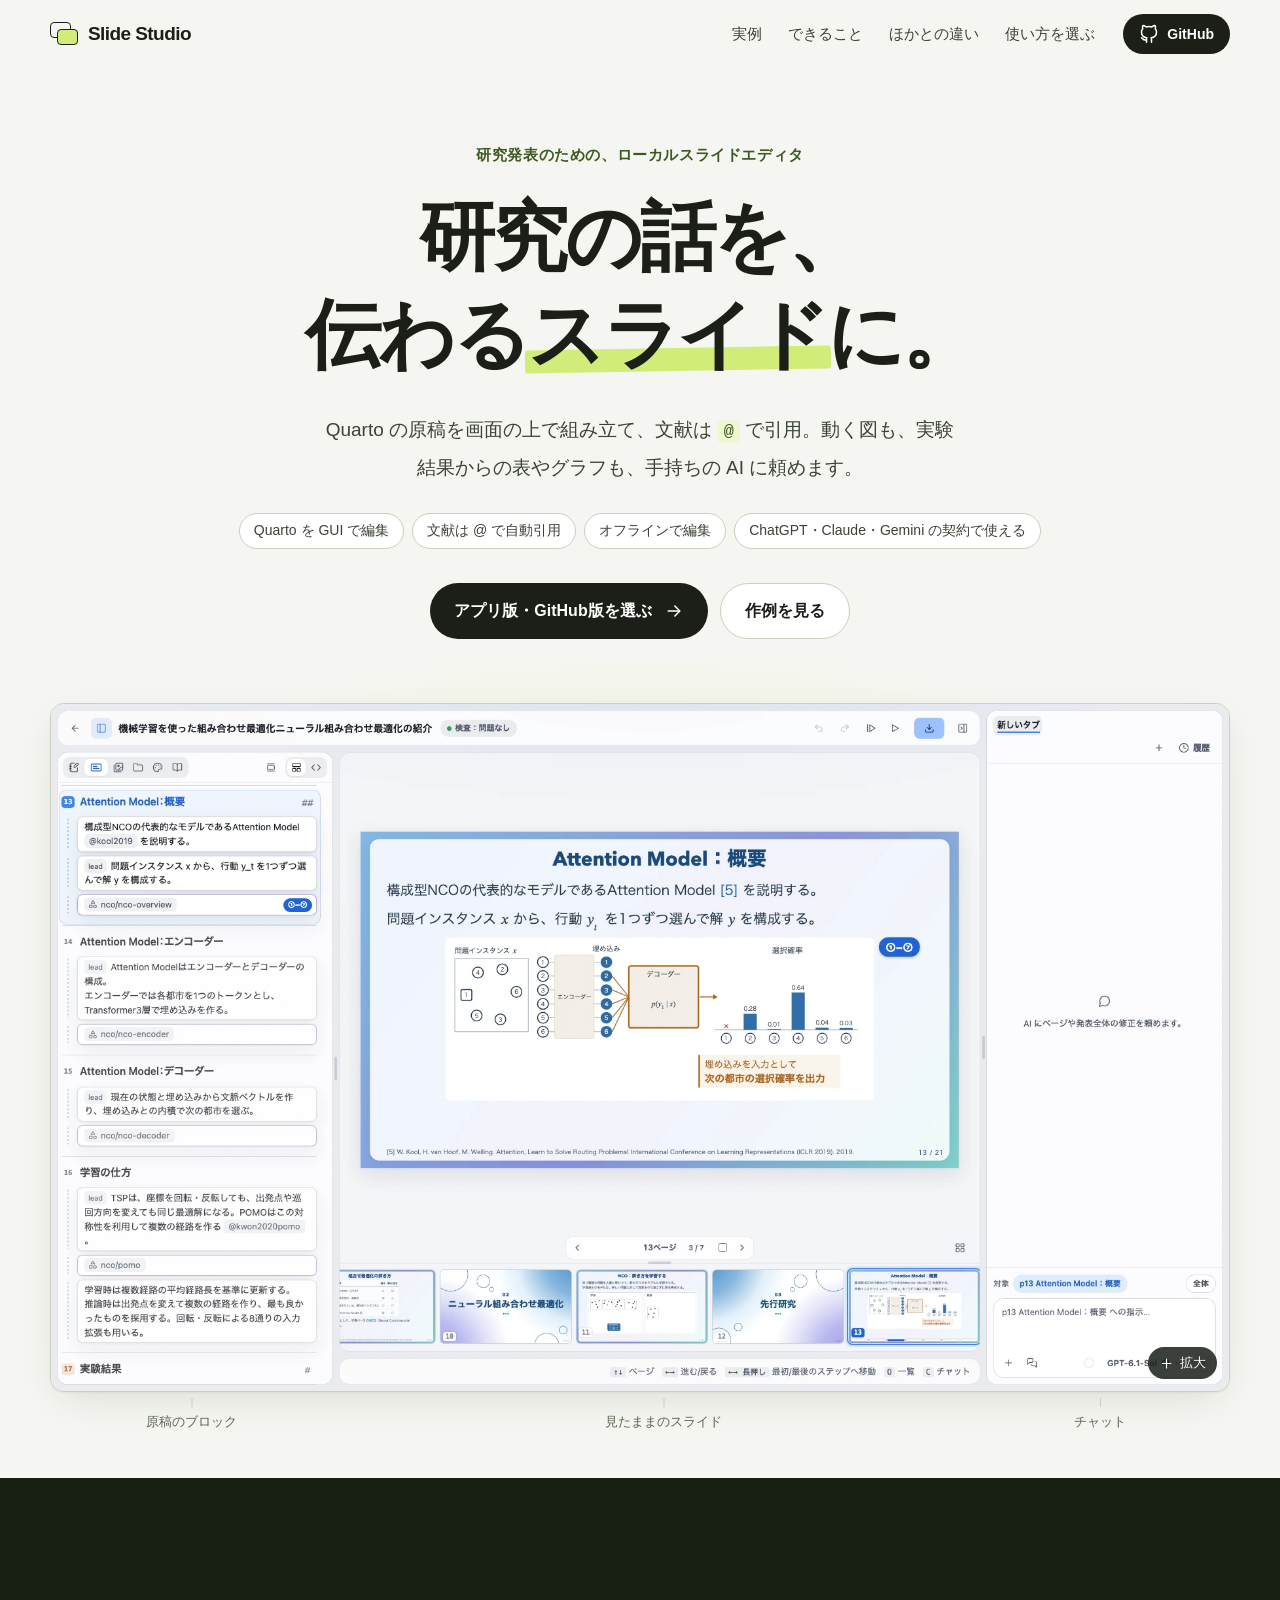
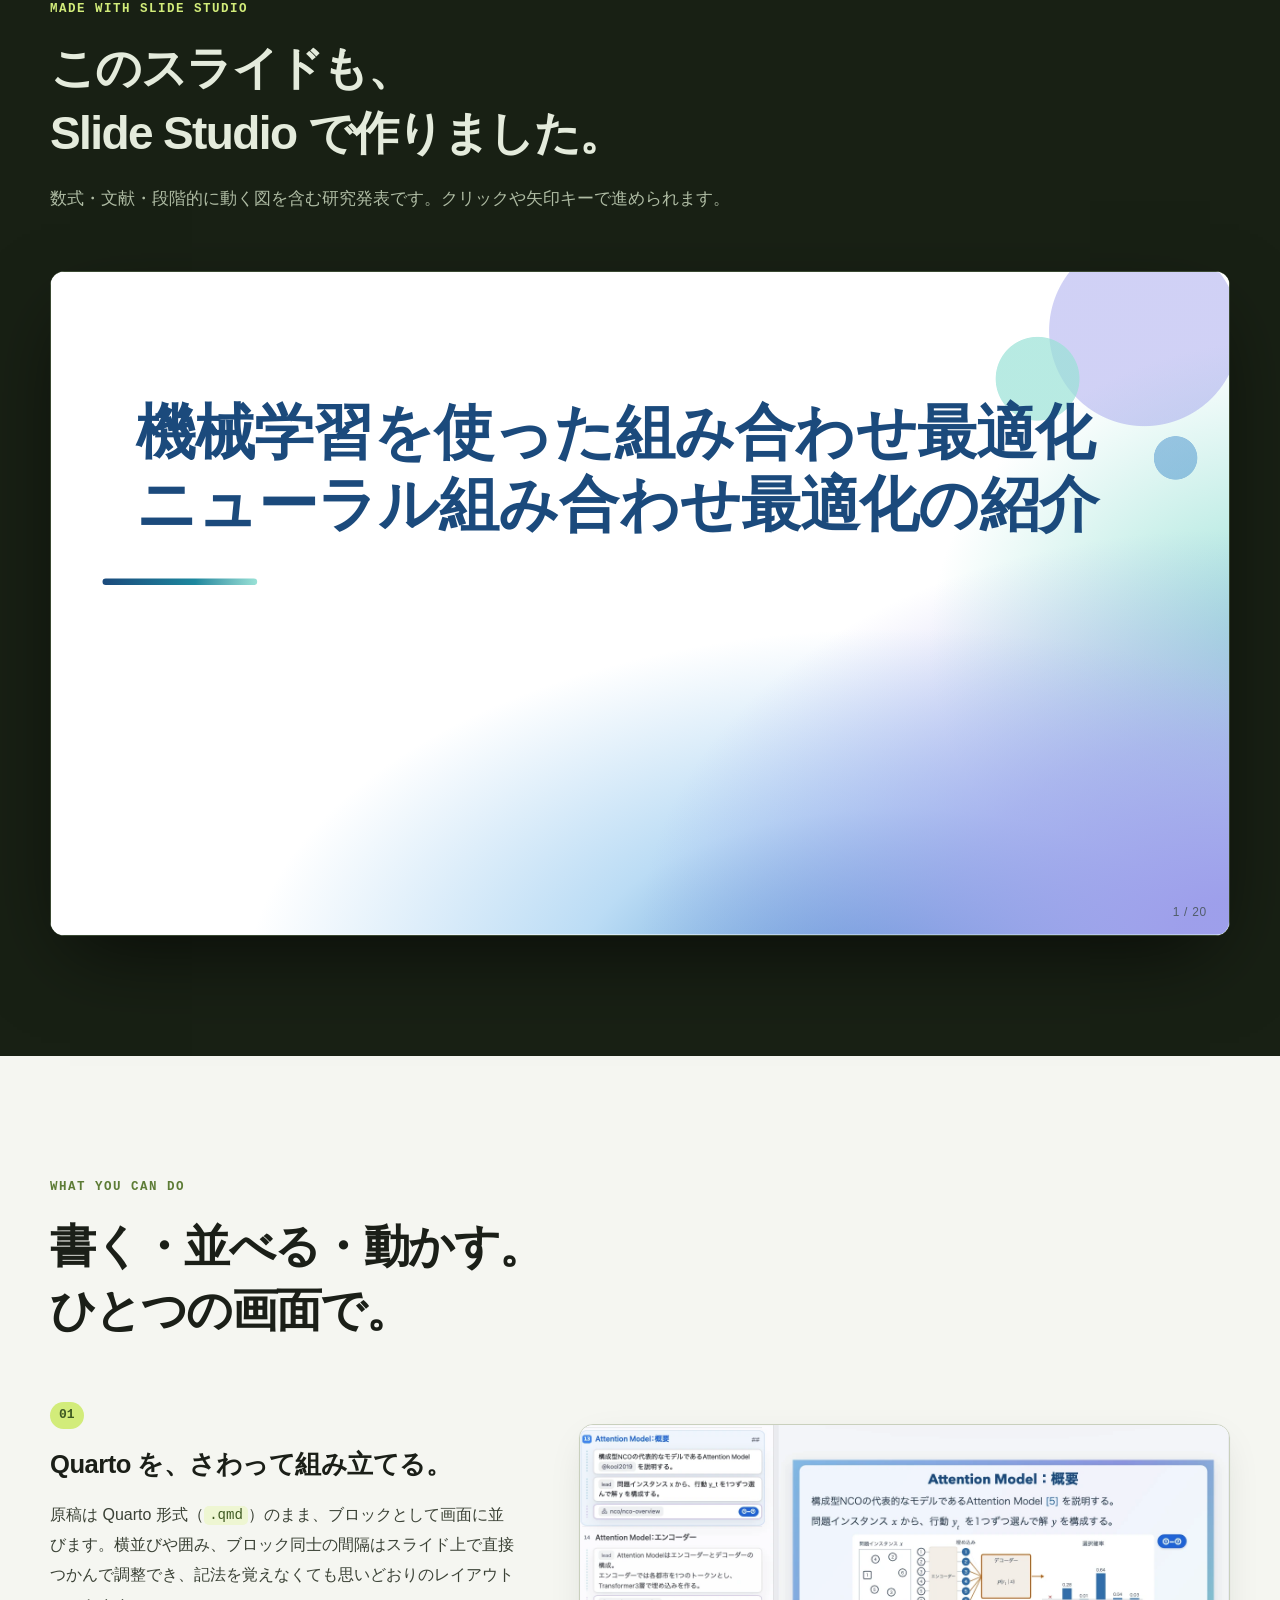
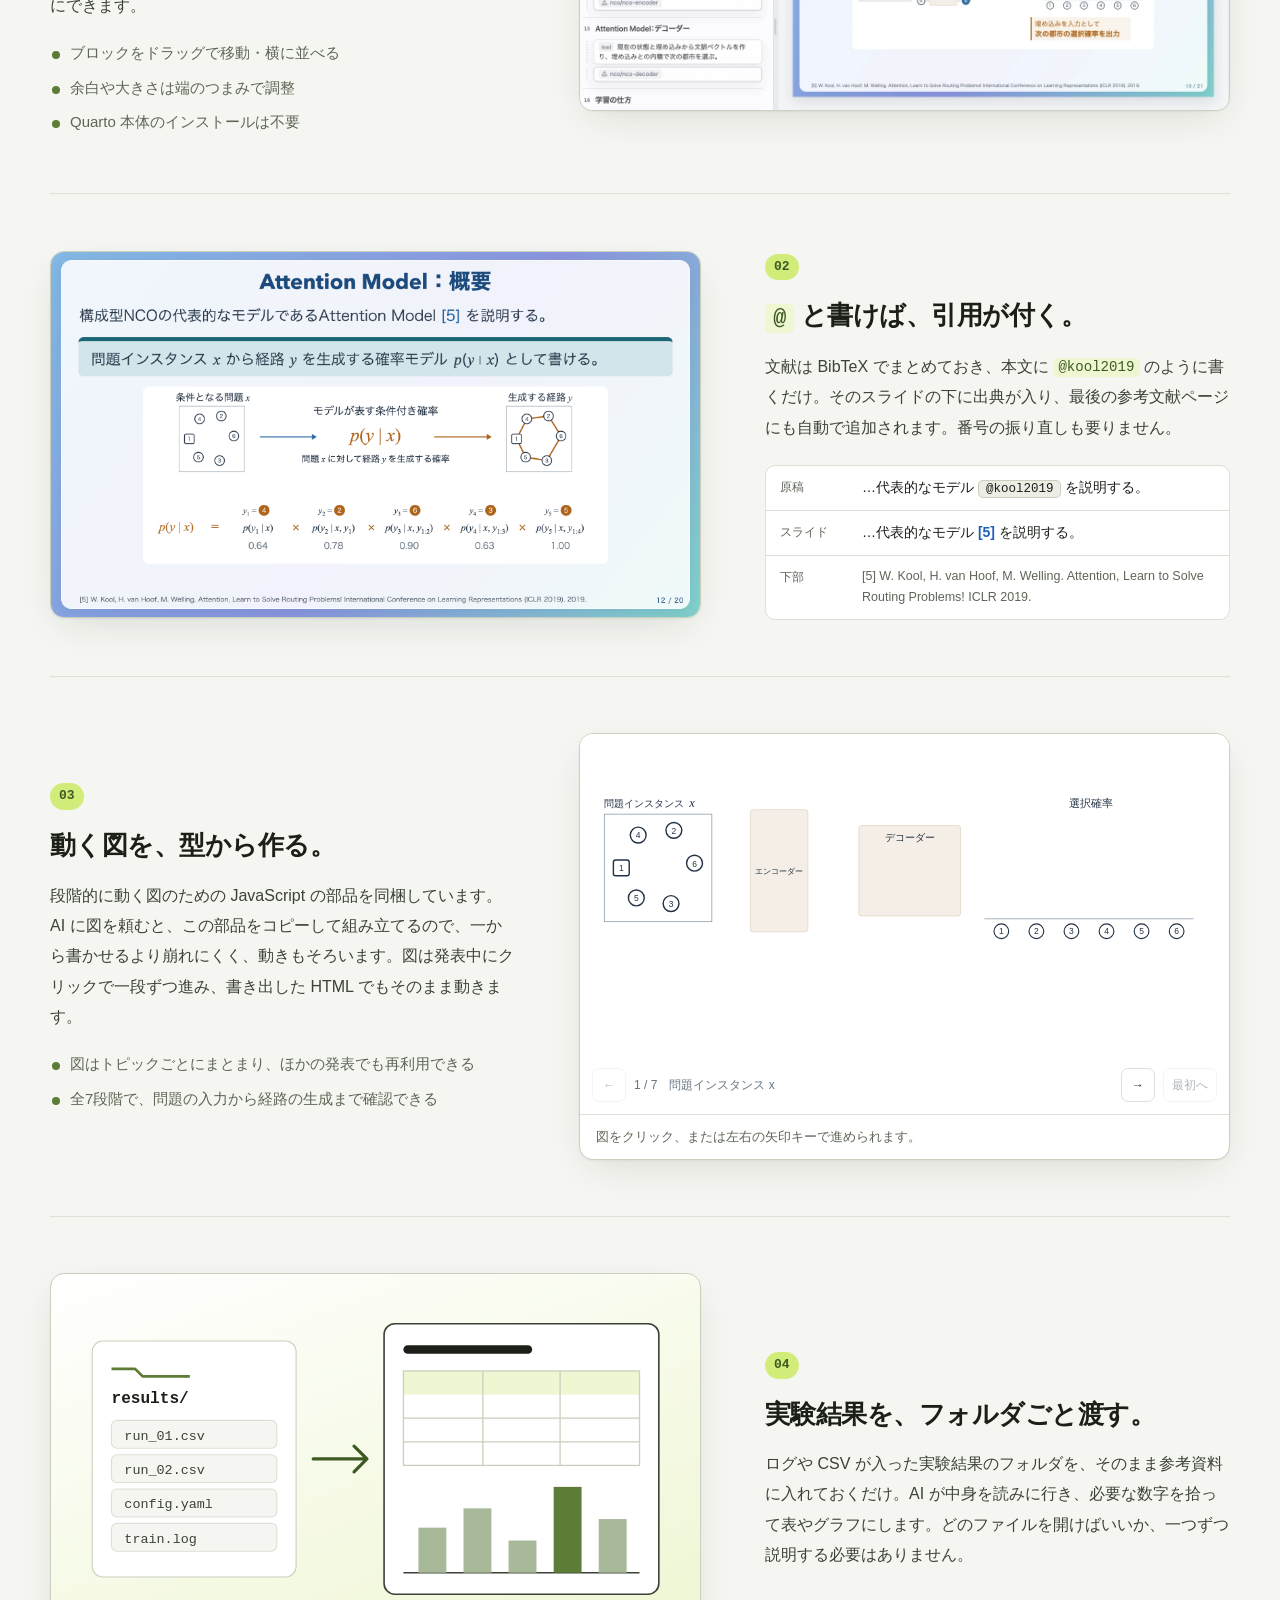
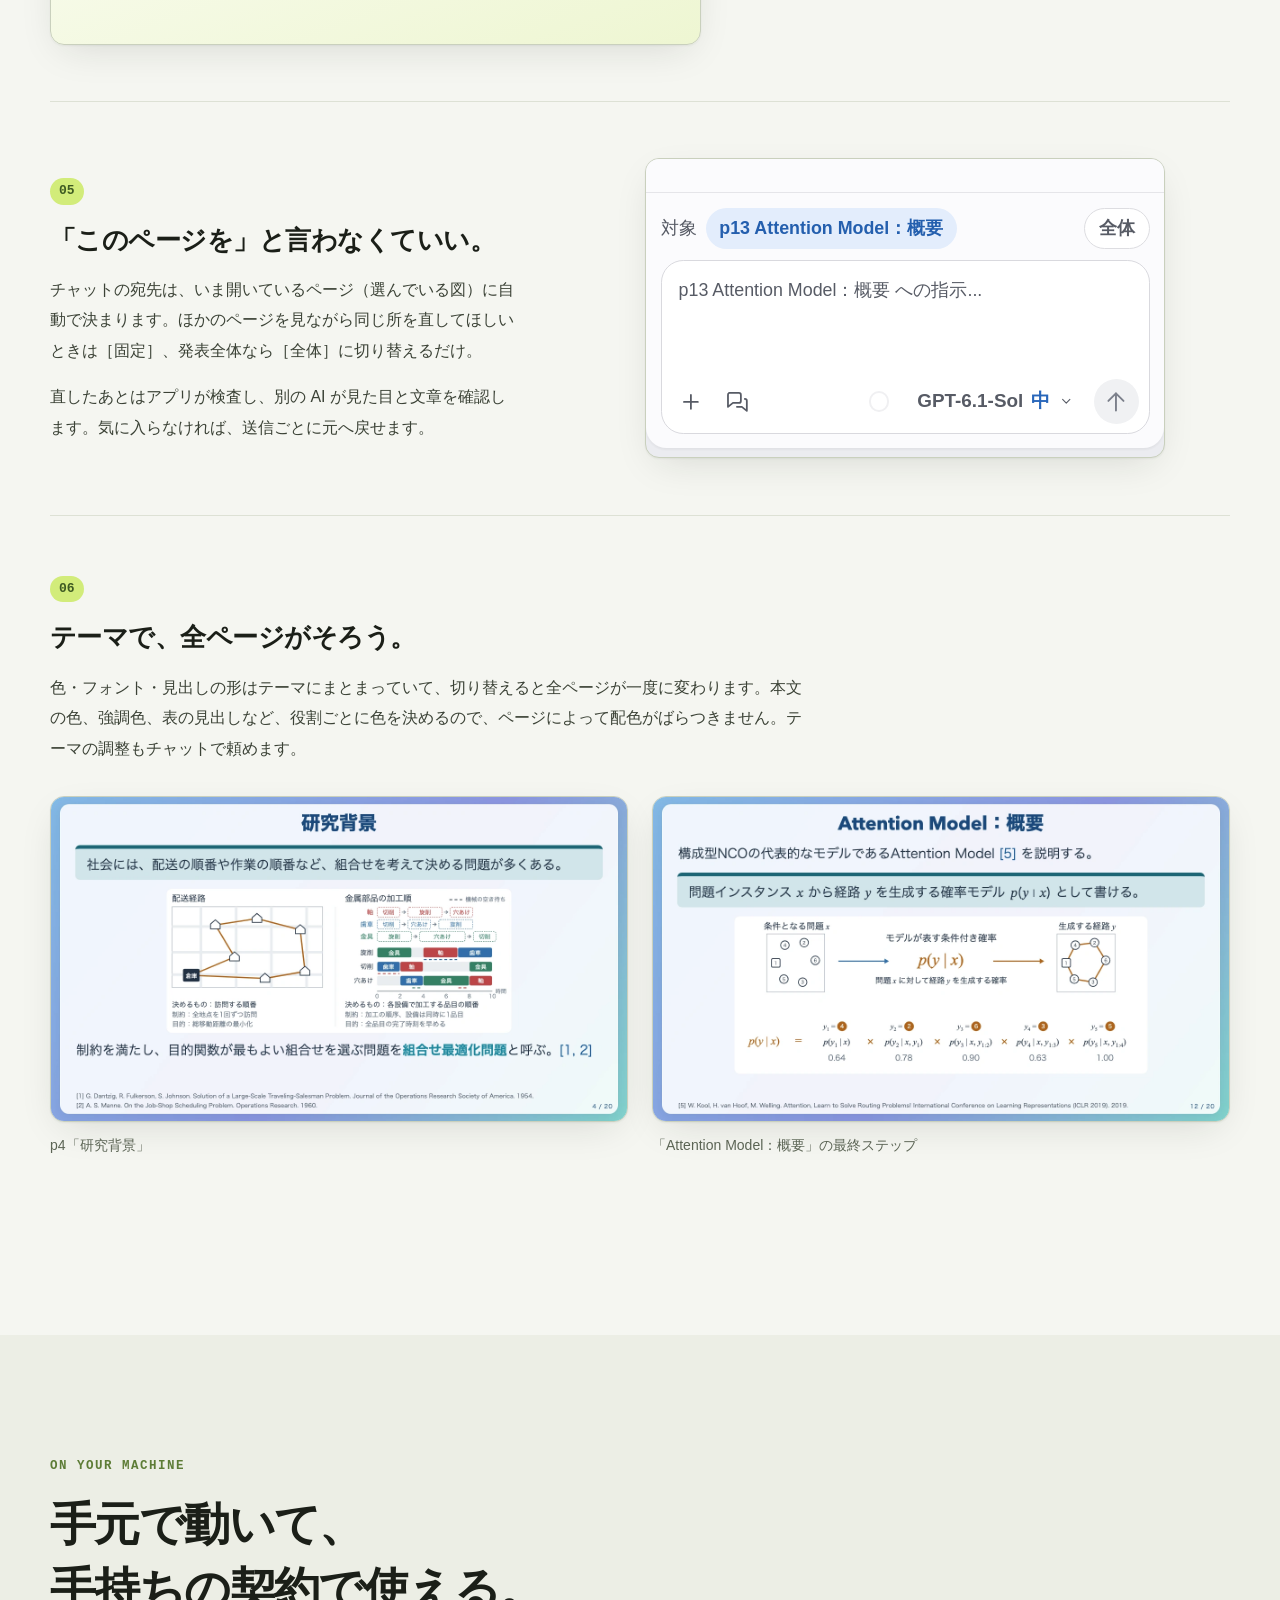
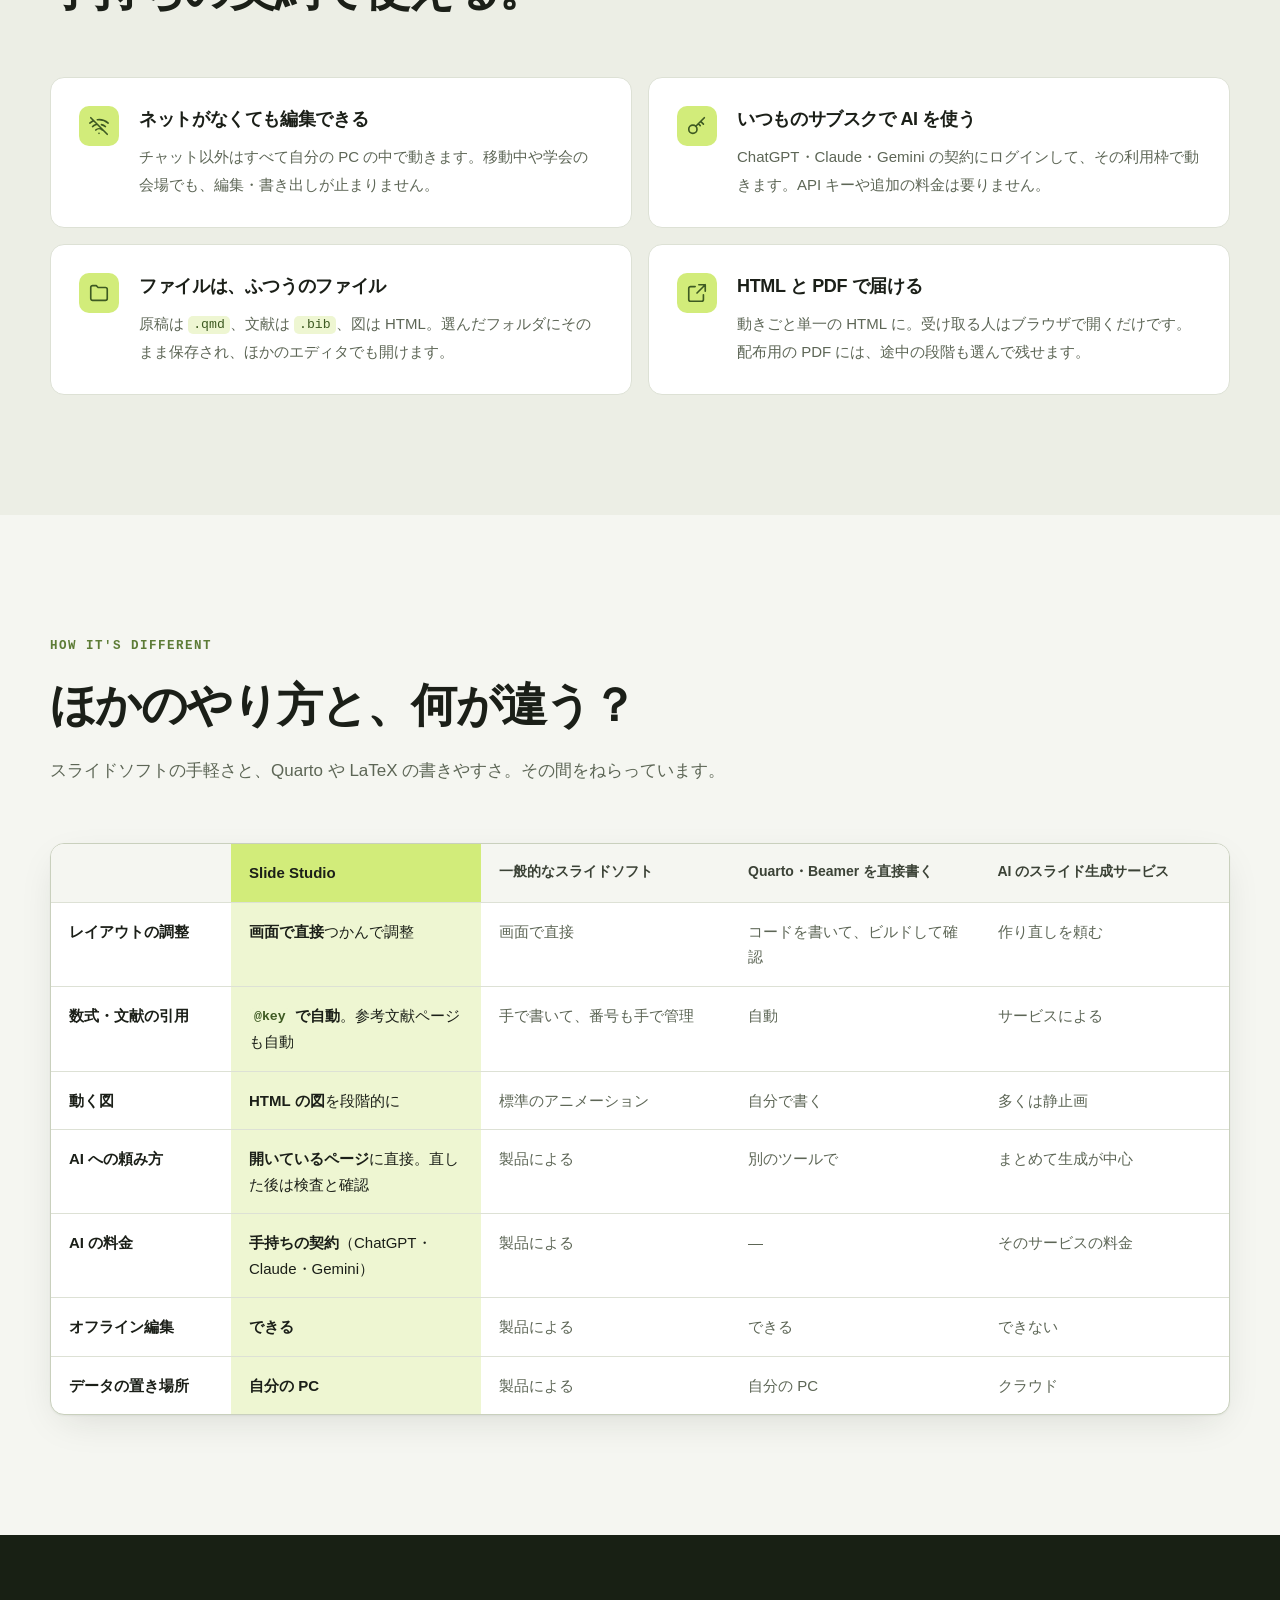
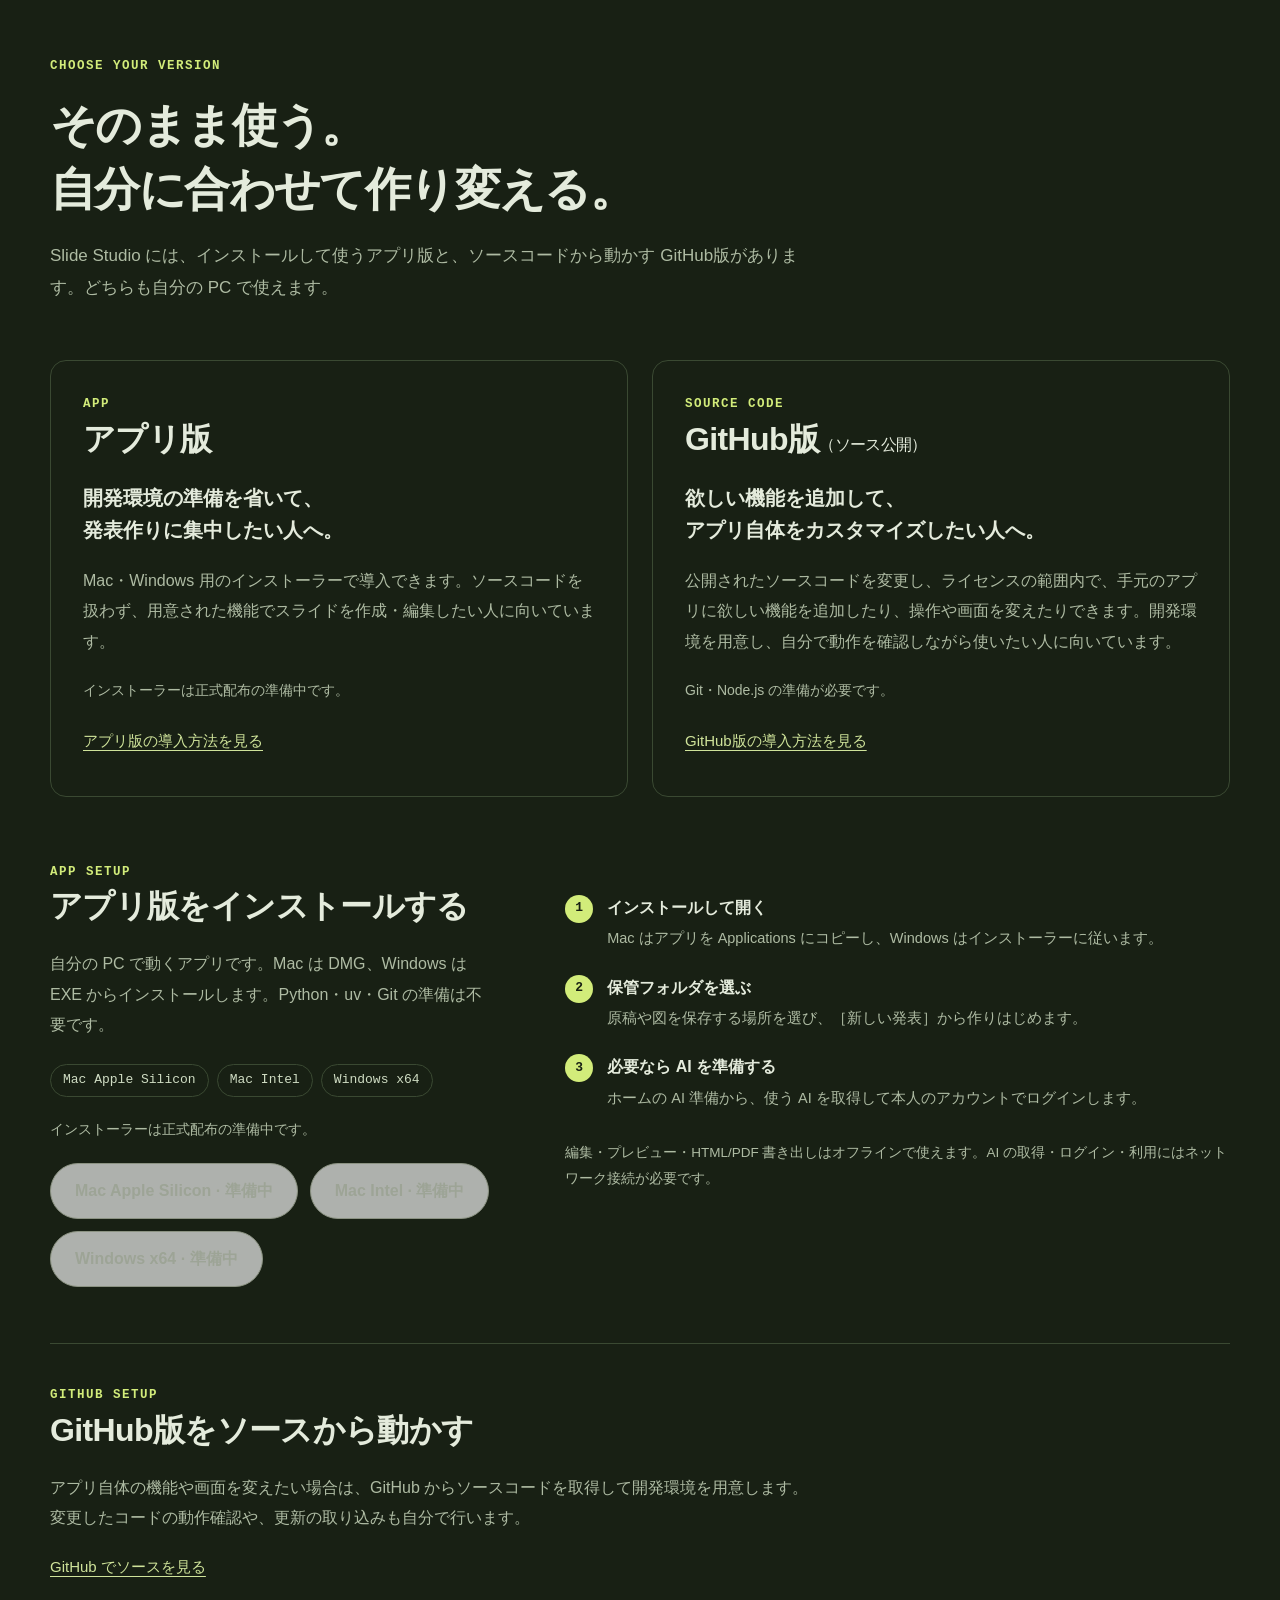
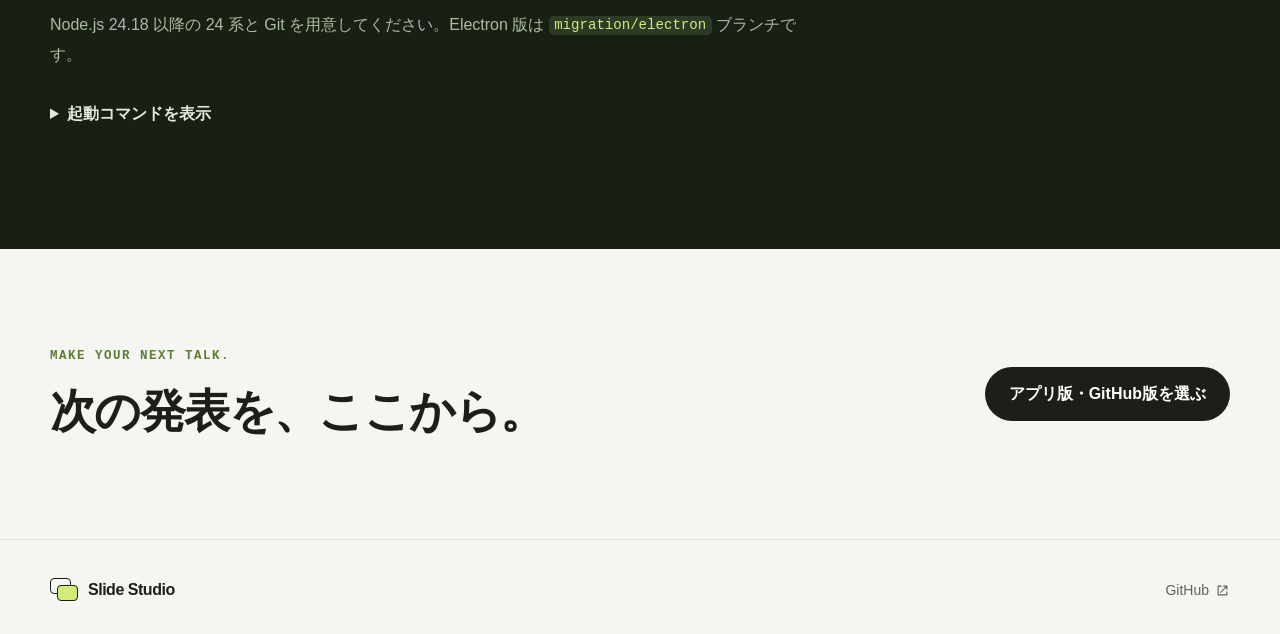
==== commit 280153cb: "Remove unnecessary visitor-facing implementation and source notices" ====
--- a/index.html
+++ b/index.html
@@ -60,7 +60,7 @@
           </div>
 
           <figure class="hero-figure">
-            <button class="shot" type="button" data-zoom="assets/screenshots/editor.webp" data-caption="左に原稿のブロック、中央にスライド、右にチャット。nco-intro を mist テーマで開いた実際の編集画面です。" aria-label="編集画面のスクリーンショットを拡大">
+            <button class="shot" type="button" data-zoom="assets/screenshots/editor.webp" data-caption="左に原稿のブロック、中央にスライド、右にチャット。実際の編集画面です。" aria-label="編集画面のスクリーンショットを拡大">
               <img src="assets/screenshots/editor.webp" width="1800" height="1050" alt="左に原稿のブロック、中央に図付きのスライド、右にチャットを並べた Slide Studio の編集画面" fetchpriority="high">
               <span class="zoom-hint"><svg class="icon"><use href="#i-plus"/></svg> 拡大</span>
             </button>
@@ -79,10 +79,10 @@
           <div class="section-head">
             <p class="kicker">MADE WITH SLIDE STUDIO</p>
             <h2 id="slides-heading">このスライドも、<br>Slide Studio で作りました。</h2>
-            <p class="section-lead">数式・文献・段階的に動く図を含む研究発表です。クリックや矢印キーで進められます。書き出した単一の HTML ファイルを、ここに埋め込んでいます。</p>
+            <p class="section-lead">数式・文献・段階的に動く図を含む研究発表です。クリックや矢印キーで進められます。</p>
           </div>
           <div class="demo-frame">
-            <iframe id="slide-frame" class="slide-frame" src="assets/slides/nco-intro.html" title="nco-intro：機械学習を使った組み合わせ最適化" loading="lazy" allow="fullscreen"></iframe>
+            <iframe id="slide-frame" class="slide-frame" src="assets/slides/nco-intro.html" title="研究発表の実例：機械学習を使った組み合わせ最適化" loading="lazy" allow="fullscreen"></iframe>
           </div>
         </div>
       </section>
@@ -336,7 +336,7 @@
             <li><span>2</span><div><strong>保管フォルダを選ぶ</strong><p>原稿や図を保存する場所を選び、［新しい発表］から作りはじめます。</p></div></li>
             <li><span>3</span><div><strong>必要なら AI を準備する</strong><p>ホームの AI 準備から、使う AI を取得して本人のアカウントでログインします。</p></div></li>
           </ol>
-          <p class="setup-note">描画エンジンと Pandoc はアプリに同梱されています。編集・プレビュー・HTML/PDF 書き出しはオフラインで使えます。AI の取得・ログイン・利用にはネットワーク接続が必要です。</p>
+          <p class="setup-note">編集・プレビュー・HTML/PDF 書き出しはオフラインで使えます。AI の取得・ログイン・利用にはネットワーク接続が必要です。</p>
         </div>
         </div>
         <div class="github-start" id="github-start" aria-labelledby="github-start-heading">
@@ -352,16 +352,15 @@
 <span class="code-prompt">$</span> npm install
 <span class="code-prompt">$</span> <span class="code-highlight">npm start</span></code></pre></div>
             <p id="copy-status" class="sr-only" role="status" aria-live="polite"></p>
-            <p><code>npm run browser</code> では、同じローカルアプリの編集画面をブラウザーで開けます。このサイト上で動くクラウドサービスではありません。</p>
+            <p><code>npm run browser</code> で、手元のアプリの編集画面をブラウザーで開けます。</p>
           </details>
-          <p class="setup-note">ソースは PolyForm Noncommercial ライセンスで公開しています。商用利用を制限するため、OSI 定義の OSS ではありません。詳しくは <a href="https://github.com/edoaki/slide-studio/blob/migration/electron/LICENSE">ライセンス</a>と<a href="https://github.com/edoaki/slide-studio/blob/migration/electron/CONTRIBUTING.md">開発ガイド</a>を確認してください。</p>
         </div>
       </div></section>
 
       <section class="closing container"><div><p class="kicker">MAKE YOUR NEXT TALK.</p><h2>次の発表を、ここから。</h2></div><a class="button button-primary" href="#start">アプリ版・GitHub版を選ぶ</a></section>
     </main>
 
-    <footer class="site-footer"><div class="container footer-inner"><a class="brand" href="#"><span class="brand-mark" aria-hidden="true"><span></span><span></span></span>Slide Studio</a><p>画面写真と埋め込みスライドには、発表 nco-intro を使用しています。</p><a href="https://github.com/edoaki/slide-studio" target="_blank" rel="noopener noreferrer">GitHub <svg class="icon"><use href="#i-external"/></svg></a></div></footer>
+    <footer class="site-footer"><div class="container footer-inner"><a class="brand" href="#"><span class="brand-mark" aria-hidden="true"><span></span><span></span></span>Slide Studio</a><a href="https://github.com/edoaki/slide-studio" target="_blank" rel="noopener noreferrer">GitHub <svg class="icon"><use href="#i-external"/></svg></a></div></footer>
 
     <dialog id="image-dialog" class="image-dialog" aria-label="画面写真の拡大表示"><div class="dialog-toolbar"><span>SLIDE STUDIO / SCREENSHOT</span><button id="close-dialog" type="button" aria-label="拡大表示を閉じる">閉じる <span aria-hidden="true">×</span></button></div><img id="dialog-image" alt="拡大した Slide Studio の画面"><p id="dialog-caption"></p></dialog>
   </body>
--- a/styles.css
+++ b/styles.css
@@ -211,8 +211,7 @@
 .site-footer { border-top:1px solid var(--line); padding-block:28px; font-size:14px; color:var(--muted); }
 .footer-inner { display:flex; align-items:center; gap:24px; }
 .footer-inner .brand { font-size:16px; color:var(--ink); }
-.footer-inner p { flex:1; }
-.footer-inner > a:last-child { display:inline-flex; align-items:center; gap:6px; min-height:44px; }
+.footer-inner > a:last-child { display:inline-flex; align-items:center; gap:6px; min-height:44px; margin-left:auto; }
 .footer-inner .icon { width:15px; height:15px; }
 
 /* dialog */
@@ -248,7 +247,6 @@
   .basic-card { padding:22px 20px; column-gap:16px; }
   .closing { flex-direction:column; align-items:flex-start; padding-block:68px; }
   .footer-inner { flex-wrap:wrap; gap:8px 20px; }
-  .footer-inner p { flex-basis:100%; order:3; }
   .cite-row { grid-template-columns:1fr; gap:2px; }
   .terminal pre { font-size:13px; padding:18px 16px; }
 }
